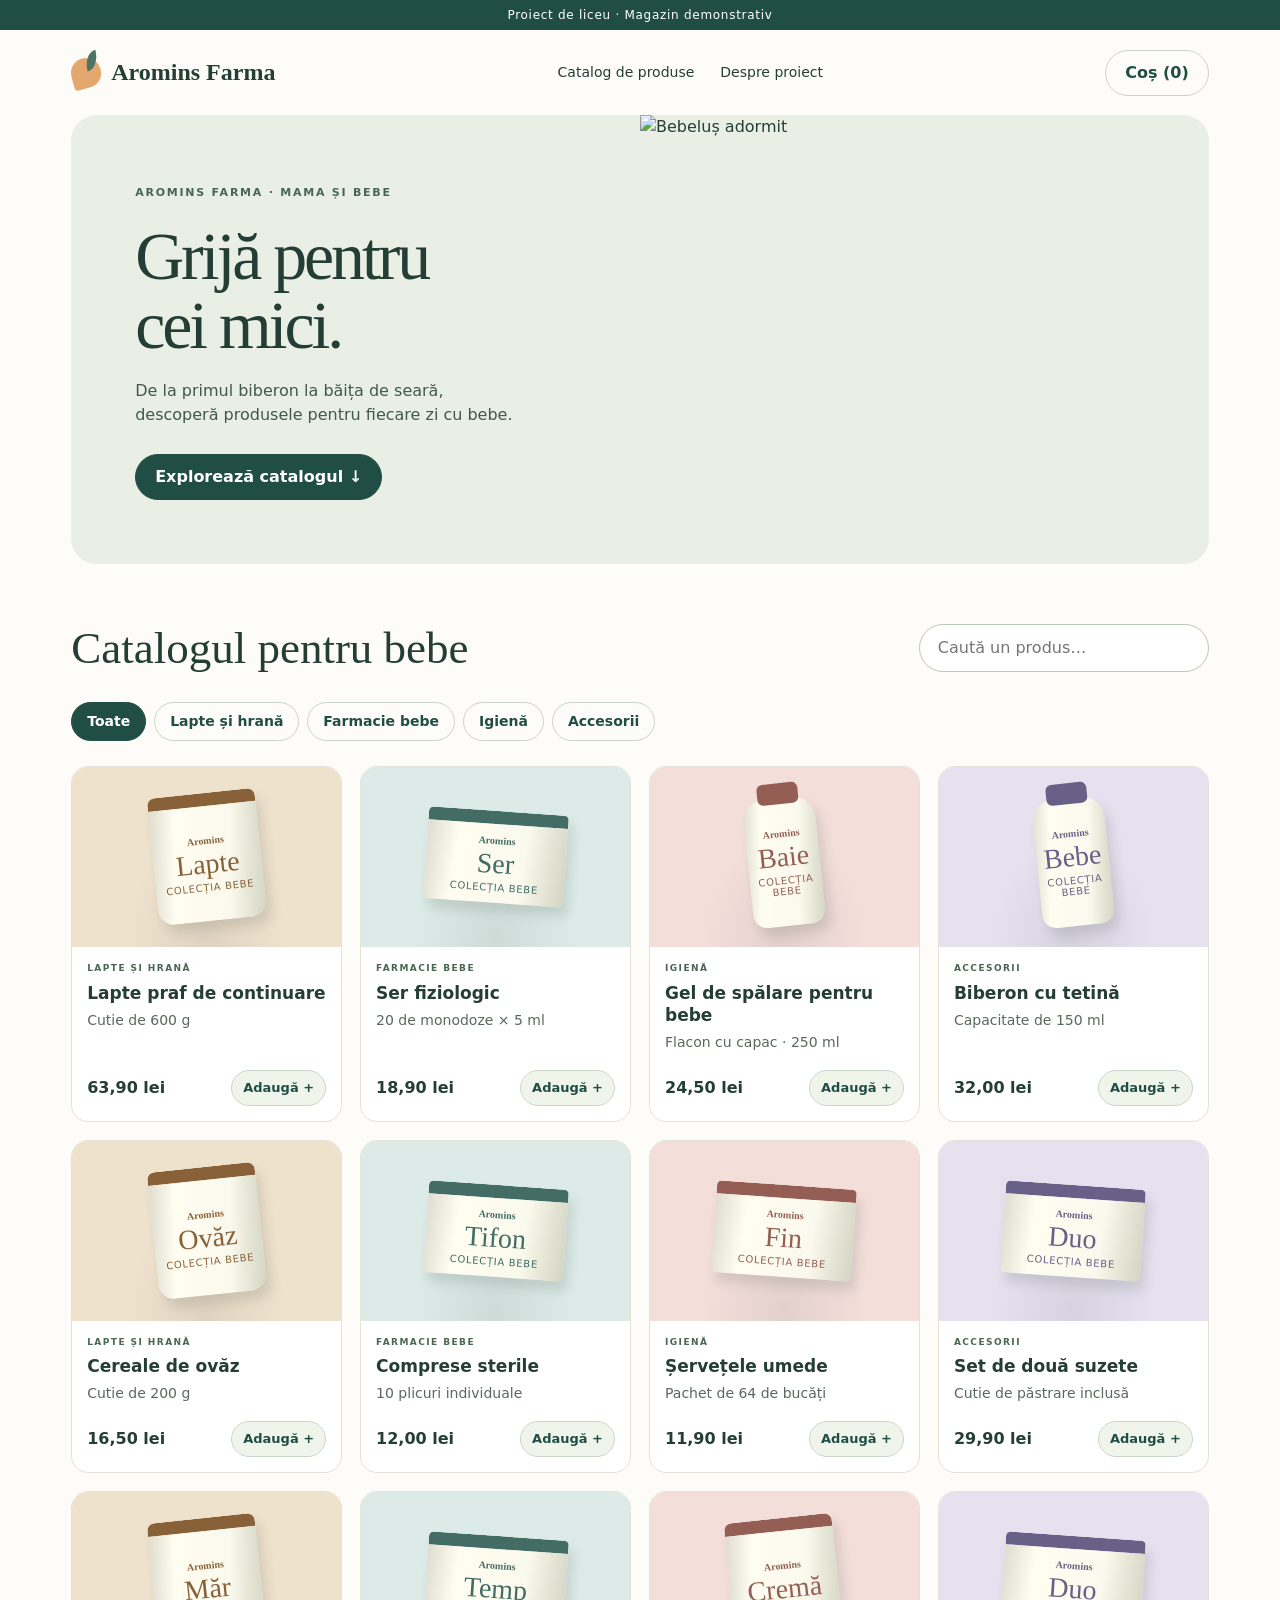
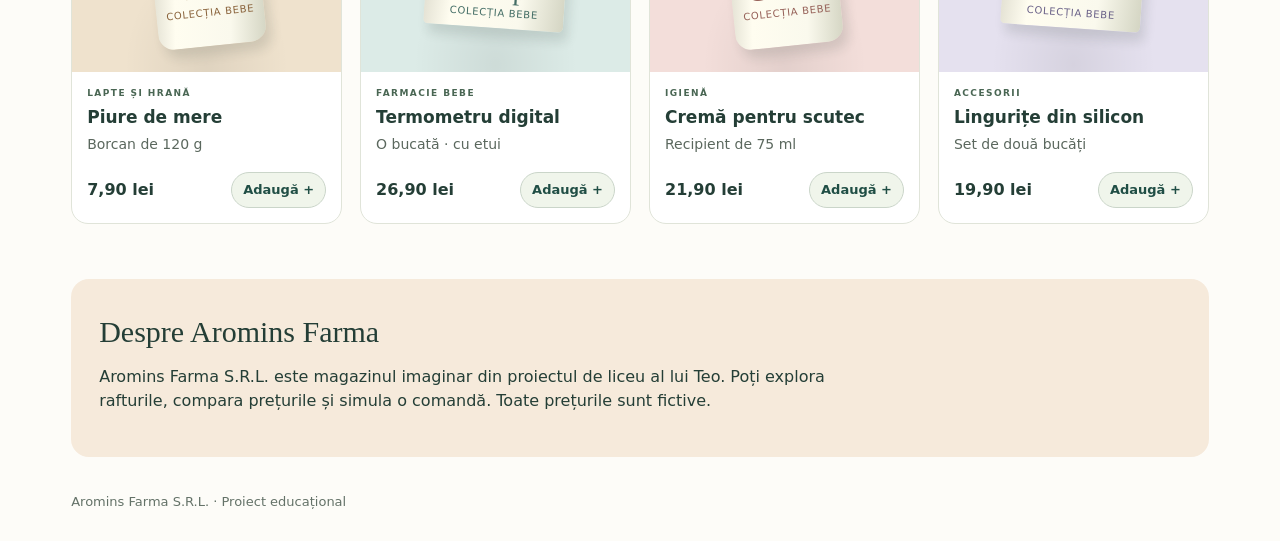
==== index.html @ c39a9236 "Adaugă index.html" ====
<!doctype html>
<html lang="ro"><head><meta charset="utf-8"><meta name="viewport" content="width=device-width,initial-scale=1"><meta name="theme-color" content="#204e45"><title>Aromins Farma · Pentru cei mici</title>
<style>
*{box-sizing:border-box}html{scroll-behavior:smooth}body{margin:0;color:#243e36;background:#fdfcf8;font:16px/1.5 system-ui,sans-serif}button,input{font:inherit}button,a{touch-action:manipulation}button{cursor:pointer}a{color:inherit;text-decoration:none}button:focus-visible,a:focus-visible,input:focus-visible{outline:3px solid #b25632;outline-offset:3px}.wrap{max-width:1240px;margin:auto;padding:0 clamp(18px,4vw,56px)}.strip{text-align:center;background:#204e45;color:white;font-size:12px;padding:6px;letter-spacing:.06em}header{display:flex;align-items:center;justify-content:space-between;gap:15px;min-height:85px}.logo{display:flex;align-items:center;gap:10px;font: bold 24px Georgia}.mark{position:relative;width:30px;height:30px;background:#e4a76d;border-radius:50% 50% 48% 12%;transform:rotate(-15deg)}.mark:after{content:'';position:absolute;width:13px;height:19px;background:#497466;border-radius:100% 0;top:-5px;right:0}nav{display:flex;gap:26px;font-size:14px}.btn,.chip,.cartbutton,.add{border:1px solid #cad5c9;border-radius:24px;padding:10px 19px;background:transparent;color:#204e45;font-weight:650}.btn,.chip[aria-pressed=true]{display:inline-block;background:#204e45;color:white;border-color:#204e45}.hero{display:grid;grid-template-columns:1fr 1fr;background:#e9efe5;border-radius:26px;overflow:hidden}.intro{padding:clamp(28px,5vw,76px);align-self:center}.eyebrow,.tag{font-weight:700;font-size:11px;letter-spacing:.16em;text-transform:uppercase;color:#496653}.intro h1{font:normal clamp(42px,5.3vw,76px)/1.02 Georgia;margin:19px 0;letter-spacing:-.045em}.intro p{max-width:380px;margin:0 0 27px;color:#42584c}.hero img{width:100%;height:100%;min-height:350px;object-fit:cover}.catalog{padding-top:50px}.heading{display:flex;align-items:center;justify-content:space-between;gap:12px;flex-wrap:wrap}h2{font:normal clamp(30px,4vw,45px) Georgia;margin:8px 0}input{background:white;color:inherit;border:1px solid #bac8ba;border-radius:24px;padding:11px 18px;width:min(100%,290px)}.filters{display:flex;flex-wrap:wrap;gap:8px;margin:20px 0 25px}.chip{font-size:14px;padding:8px 15px}.grid{display:grid;grid-template-columns:repeat(4,minmax(0,1fr));gap:18px}.card{background:white;border:1px solid #e0e4d9;border-radius:17px;overflow:hidden;display:flex;flex-direction:column}.art{height:180px;display:grid;place-items:center;background:radial-gradient(ellipse at 50% 96%,#0001,transparent 43%),var(--bg);overflow:hidden}.pack{position:relative;display:flex;flex-direction:column;align-items:center;justify-content:center;gap:2px;text-align:center;width:108px;height:128px;background:linear-gradient(95deg,#dfddcf,#fffdf0 22%,#faf9ed 69%,#d4d5c3);border-radius:8px 8px 16px 16px;border-top:13px solid var(--ink);box-shadow:5px 9px 11px #25332c21;transform:rotate(-6deg);color:var(--ink)}.pack small{font:bold 10px Georgia}.pack b{font:28px Georgia}.pack i{font:10px system-ui;letter-spacing:.07em}.art[data-shape=bottle] .pack{width:72px;border-radius:22px 22px 14px 14px;border-top:0;margin-top:10px}.art[data-shape=bottle] .pack:before{content:'';position:absolute;width:41px;height:21px;background:var(--ink);top:-15px;border-radius:6px}.art[data-shape=box] .pack{width:140px;height:92px;transform:rotate(4deg);border-radius:5px}.info{padding:15px;display:flex;flex-direction:column;flex:1}.info h3{font-size:17px;line-height:1.3;margin:6px 0}.info p{color:#5b685e;font-size:14px;margin:0 0 17px}.buy,.line,.total{display:flex;align-items:center;justify-content:space-between;gap:8px}.buy{margin-top:auto}.add{font-size:13px;padding:7px 11px;background:#f0f5eb}.tag{font-size:9px}.about{margin:55px 0 25px;padding:28px;background:#f6eadb;border-radius:18px}.about p{max-width:740px}.about h2{font-size:30px}footer{padding:10px 0 30px;color:#647268;font-size:13px}dialog{width:min(480px,94vw);border:0;border-radius:18px;color:inherit;padding:25px;box-shadow:0 12px 65px #0003}dialog::backdrop{background:#11291f70}.line{border-bottom:1px solid #dee5db;padding:12px 0}.qty{display:flex;align-items:center;gap:8px;white-space:nowrap}.qty button,.close{border:1px solid #bccbbb;background:white;border-radius:50%;height:33px;width:33px;color:inherit}.total{margin:18px 0}.notice{position:fixed;bottom:16px;left:50%;transform:translateX(-50%);background:#204e45;color:white;border-radius:16px;padding:9px 16px;pointer-events:none}.notice:empty{display:none}@media(max-width:850px){.grid{grid-template-columns:repeat(2,minmax(0,1fr))}nav{display:none}}@media(max-width:600px){header{min-height:70px}.logo{font-size:20px}.hero{grid-template-columns:1fr}.hero img{min-height:0;height:200px}.intro{padding:27px}.grid{gap:10px}.info{padding:10px}.buy{align-items:start;flex-direction:column}.art{height:145px}.pack{scale:.85}.chip{padding:7px 11px}.catalog{padding-top:30px}.cartbutton{padding:8px 13px}}@media(prefers-reduced-motion:reduce){html{scroll-behavior:auto}}
</style></head><body><div class="strip">Proiect de liceu · Magazin demonstrativ</div><div class="wrap"><header><a class="logo" href="#" aria-label="Aromins Farma, pagina principală"><span class="mark"></span>Aromins Farma</a><nav><a href="#catalog">Catalog de produse</a><a href="#despre">Despre proiect</a></nav><button class="cartbutton" id="openCart">Coș (<span id="count">0</span>)</button></header>
<main><section class="hero"><div class="intro"><span class="eyebrow">Aromins Farma · Mama și bebe</span><h1>Grijă pentru<br>cei mici.</h1><p>De la primul biberon la băița de seară, descoperă produsele pentru fiecare zi cu bebe.</p><a class="btn" href="#catalog">Explorează catalogul ↓</a></div><img alt="Bebeluș adormit" src="hero.jpg"></section>
<section class="catalog" id="catalog"><div class="heading"><h2>Catalogul pentru bebe</h2><input id="search" type="search" placeholder="Caută un produs…" aria-label="Caută un produs"></div><div id="filters" class="filters" aria-label="Categorii de produse"></div><div class="grid" id="grid"></div></section><section id="despre" class="about"><h2>Despre Aromins Farma</h2><p>Aromins Farma S.R.L. este magazinul imaginar din proiectul de liceu al lui Teo. Poți explora rafturile, compara prețurile și simula o comandă. Toate prețurile sunt fictive.</p></section></main><footer>Aromins Farma S.R.L. · Proiect educațional</footer></div>
<dialog id="cart" aria-labelledby="cartTitle"><div class="heading"><h2 id="cartTitle">Coșul tău</h2><button class="close" aria-label="Închide coșul">×</button></div><div id="items"></div><div class="total"><strong>Total</strong><strong id="total"></strong></div><button id="finish" class="btn">Finalizează comanda demo</button><p id="result" role="status"></p></dialog><div class="notice" role="status" id="notice"></div>
<script>
const categories=['Toate','Lapte și hrană','Farmacie bebe','Igienă','Accesorii'];
const products=[
['Lapte praf de continuare','Cutie de 600 g',1,6390,'Lapte','tin'],
['Ser fiziologic','20 de monodoze × 5 ml',2,1890,'Ser','box'],
['Gel de spălare pentru bebe','Flacon cu capac · 250 ml',3,2450,'Baie','bottle'],
['Biberon cu tetină','Capacitate de 150 ml',4,3200,'Bebe','bottle'],
['Cereale de ovăz','Cutie de 200 g',1,1650,'Ovăz','tin'],
['Comprese sterile','10 plicuri individuale',2,1200,'Tifon','box'],
['Șervețele umede','Pachet de 64 de bucăți',3,1190,'Fin','box'],
['Set de două suzete','Cutie de păstrare inclusă',4,2990,'Duo','box'],
['Piure de mere','Borcan de 120 g',1,790,'Măr','tin'],
['Termometru digital','O bucată · cu etui',2,2690,'Temp','box'],
['Cremă pentru scutec','Recipient de 75 ml',3,2190,'Cremă','tin'],
['Lingurițe din silicon','Set de două bucăți',4,1990,'Duo','box']];
const colors=[['#efe2cd','#886139'],['#dcebe7','#426c64'],['#f3deda','#945e55'],['#e5e1ef','#696087']];
const el=id=>document.getElementById(id);
const money=cents=>(cents/100).toLocaleString('ro-RO',{minimumFractionDigits:2,maximumFractionDigits:2})+' lei';
const normalize=s=>s.normalize('NFD').replace(/[\u0300-\u036f]/g,'').toLowerCase();
let selected=0, quantities=products.map(()=>0), timer;
try{const saved=JSON.parse(localStorage.getItem('aromins-cart'));if(Array.isArray(saved))quantities=quantities.map((_,i)=>Number.isSafeInteger(saved[i])&&saved[i]>=0&&saved[i]<=99?saved[i]:0)}catch{}
function renderCatalog(){
 el('filters').innerHTML=categories.map((name,i)=>`<button class="chip" data-cat="${i}" aria-pressed="${selected===i}">${name}</button>`).join('');
 const query=normalize(el('search').value.trim());
 el('grid').innerHTML=products.map(([name,size,cat,price,label,shape],i)=>{
 if((selected&&cat!==selected)||!normalize(name+' '+categories[cat]).includes(query))return '';
 const [bg,ink]=colors[cat-1];
 return `<article class="card"><div class="art" aria-hidden="true" data-shape="${shape}" style="--bg:${bg};--ink:${ink}"><span class="pack"><small>Aromins</small><b>${label}</b><i>COLECȚIA BEBE</i></span></div><div class="info"><span class="tag">${categories[cat]}</span><h3>${name}</h3><p>${size}</p><div class="buy"><strong>${money(price)}</strong><button class="add" data-add="${i}" aria-label="Adaugă în coș: ${name}">Adaugă +</button></div></div></article>`;
 }).join('')||'<p>Niciun produs găsit. Încearcă alt cuvânt sau altă categorie.</p>';
}
function renderCart(){
 const sum=quantities.reduce((a,b)=>a+b,0);
 el('count').textContent=sum;
 el('items').innerHTML=products.map(([name,,,price],i)=>quantities[i]?`<div class="line"><div><strong>${name}</strong><br>${money(price*quantities[i])}</div><span class="qty"><button data-index="${i}" data-change="-1" aria-label="Scade cantitatea pentru ${name}">−</button>${quantities[i]}<button data-index="${i}" data-change="1" aria-label="Crește cantitatea pentru ${name}">+</button></span></div>`:'').join('')||'<p>Coșul este gol.</p>';
 el('total').textContent=money(products.reduce((s,p,i)=>s+p[3]*quantities[i],0));
 el('finish').hidden=!sum;
 try{localStorage.setItem('aromins-cart',JSON.stringify(quantities))}catch{}
}
el('filters').onclick=e=>{if(e.target.dataset.cat!==undefined){selected=Number(e.target.dataset.cat);renderCatalog();el('filters').children[selected].focus()}};
el('search').oninput=renderCatalog;
el('grid').onclick=e=>{if(e.target.dataset.add===undefined)return;const i=Number(e.target.dataset.add);const full=quantities[i]>=99;if(!full)quantities[i]++;renderCart();el('notice').textContent=full?'Ai atins limita de 99 de bucăți.':products[i][0]+' · adăugat în coș';clearTimeout(timer);timer=setTimeout(()=>el('notice').textContent='',2200)};
el('openCart').onclick=()=>{el('result').textContent='';el('cart').showModal()};
el('cart').querySelector('.close').onclick=()=>el('cart').close();
el('items').onclick=e=>{if(e.target.dataset.change===undefined)return;const i=Number(e.target.dataset.index);quantities[i]=Math.min(99,Math.max(0,quantities[i]+Number(e.target.dataset.change)));renderCart()};
el('finish').onclick=()=>{const total=el('total').textContent;quantities.fill(0);renderCart();el('result').textContent='Comandă demonstrativă finalizată. Total simulat: '+total+'. Nu se efectuează plăți sau livrări.'};
renderCatalog();renderCart();
</script></body></html>
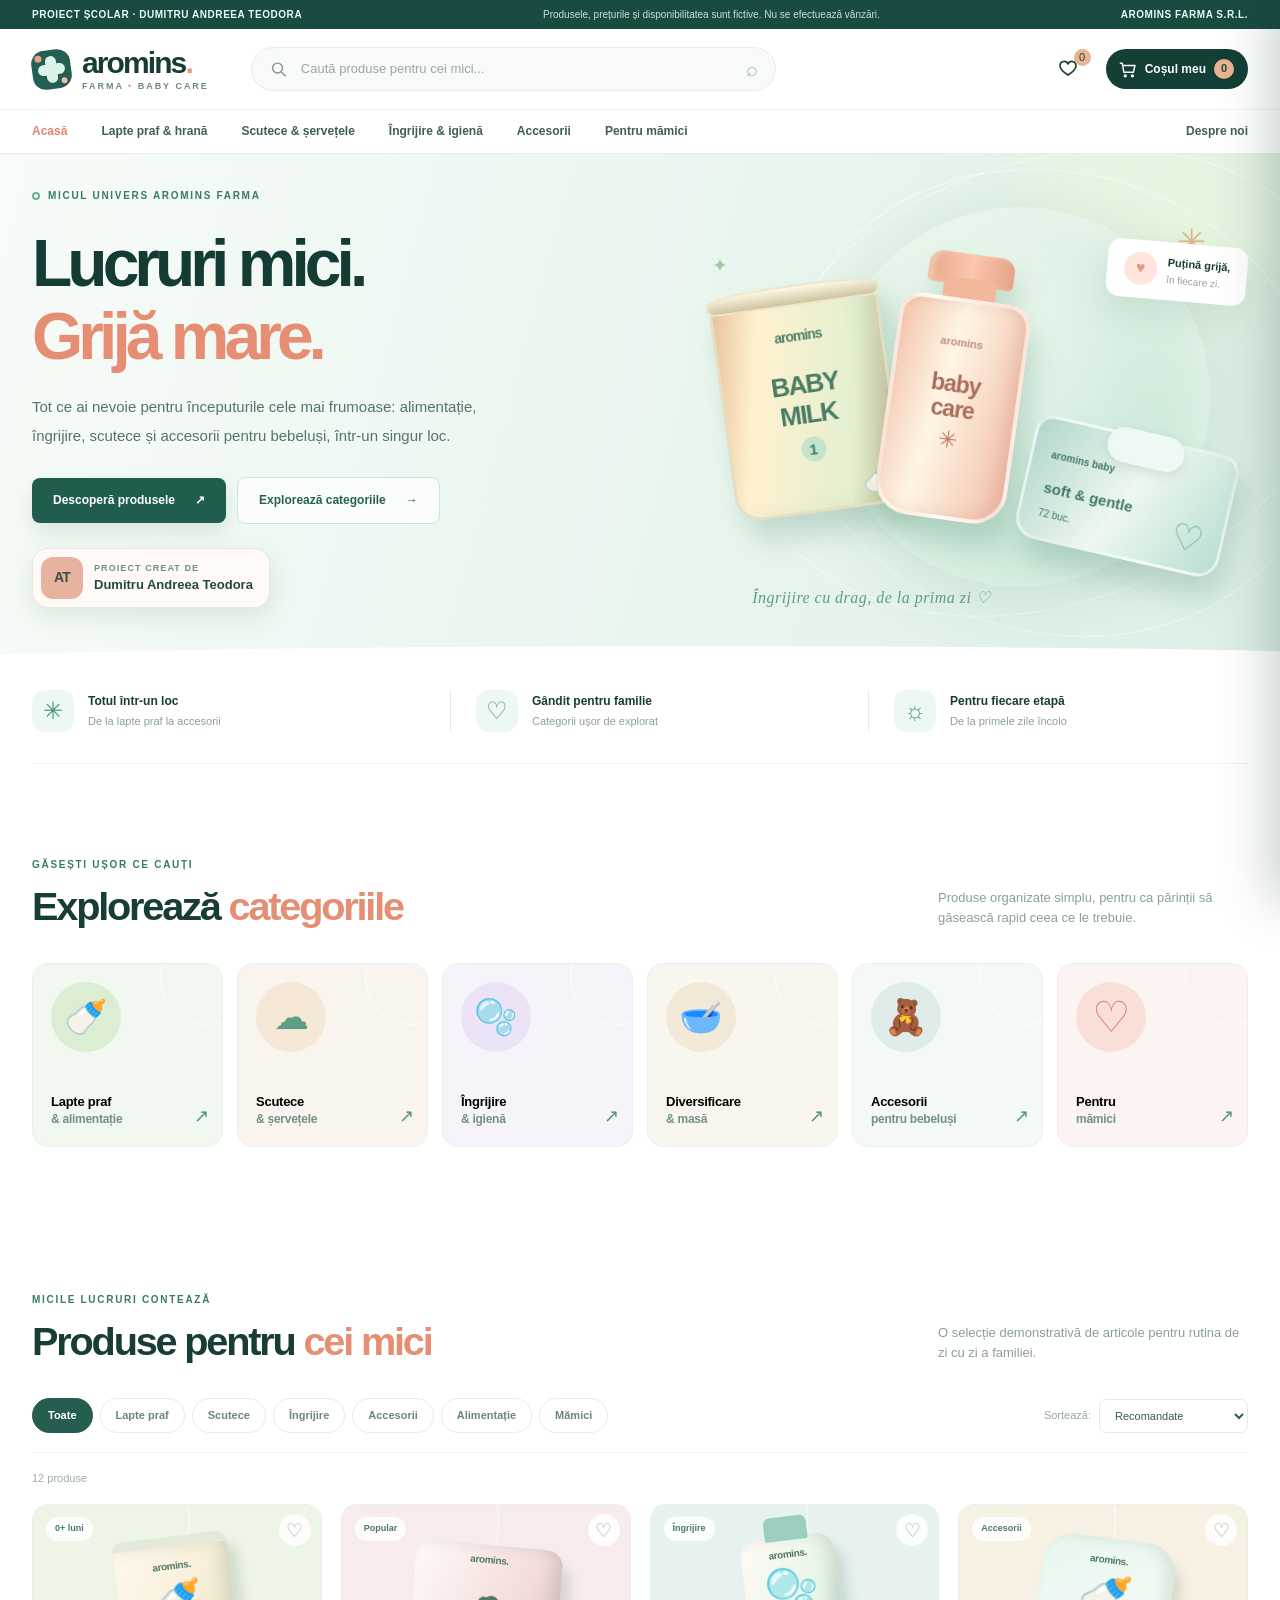
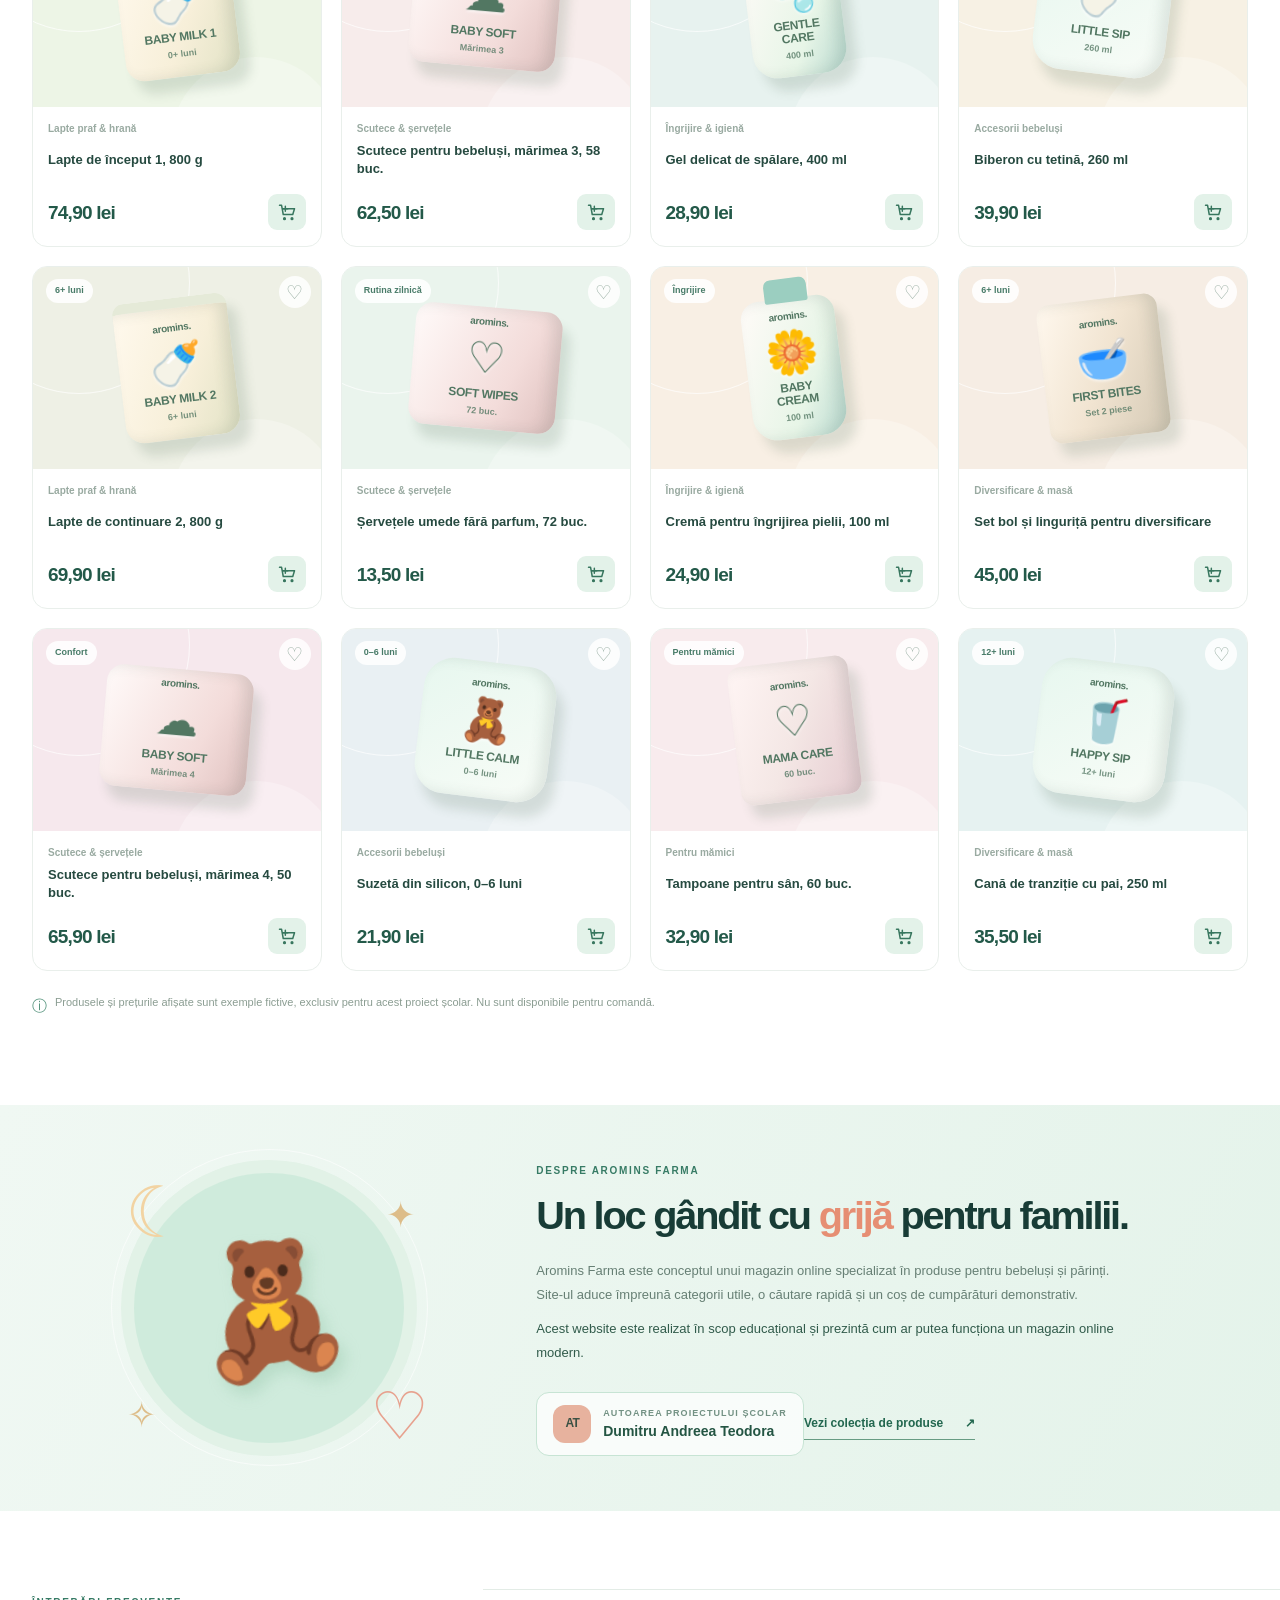
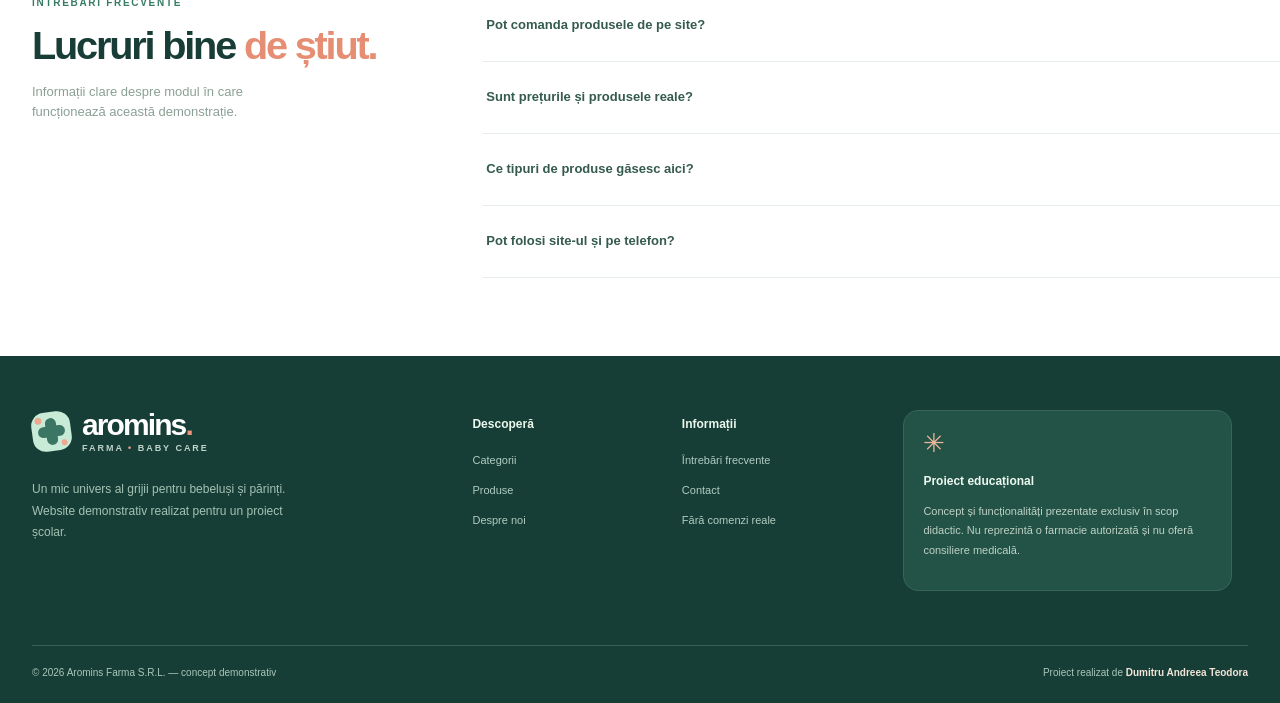
==== commit ef102b05: "Publică Aromins Farma — proiect Dumitru Andreea Teodora" ====
--- a/index.html
+++ b/index.html
@@ -1,55 +1,99 @@
 <!doctype html>
-<html lang="ro"><head><meta charset="utf-8"><meta name="viewport" content="width=device-width,initial-scale=1"><meta name="theme-color" content="#204e45"><title>Aromins Farma · Pentru cei mici</title>
-<style>
-*{box-sizing:border-box}html{scroll-behavior:smooth}body{margin:0;color:#243e36;background:#fdfcf8;font:16px/1.5 system-ui,sans-serif}button,input{font:inherit}button,a{touch-action:manipulation}button{cursor:pointer}a{color:inherit;text-decoration:none}button:focus-visible,a:focus-visible,input:focus-visible{outline:3px solid #b25632;outline-offset:3px}.wrap{max-width:1240px;margin:auto;padding:0 clamp(18px,4vw,56px)}.strip{text-align:center;background:#204e45;color:white;font-size:12px;padding:6px;letter-spacing:.06em}header{display:flex;align-items:center;justify-content:space-between;gap:15px;min-height:85px}.logo{display:flex;align-items:center;gap:10px;font: bold 24px Georgia}.mark{position:relative;width:30px;height:30px;background:#e4a76d;border-radius:50% 50% 48% 12%;transform:rotate(-15deg)}.mark:after{content:'';position:absolute;width:13px;height:19px;background:#497466;border-radius:100% 0;top:-5px;right:0}nav{display:flex;gap:26px;font-size:14px}.btn,.chip,.cartbutton,.add{border:1px solid #cad5c9;border-radius:24px;padding:10px 19px;background:transparent;color:#204e45;font-weight:650}.btn,.chip[aria-pressed=true]{display:inline-block;background:#204e45;color:white;border-color:#204e45}.hero{display:grid;grid-template-columns:1fr 1fr;background:#e9efe5;border-radius:26px;overflow:hidden}.intro{padding:clamp(28px,5vw,76px);align-self:center}.eyebrow,.tag{font-weight:700;font-size:11px;letter-spacing:.16em;text-transform:uppercase;color:#496653}.intro h1{font:normal clamp(42px,5.3vw,76px)/1.02 Georgia;margin:19px 0;letter-spacing:-.045em}.intro p{max-width:380px;margin:0 0 27px;color:#42584c}.hero img{width:100%;height:100%;min-height:350px;object-fit:cover}.catalog{padding-top:50px}.heading{display:flex;align-items:center;justify-content:space-between;gap:12px;flex-wrap:wrap}h2{font:normal clamp(30px,4vw,45px) Georgia;margin:8px 0}input{background:white;color:inherit;border:1px solid #bac8ba;border-radius:24px;padding:11px 18px;width:min(100%,290px)}.filters{display:flex;flex-wrap:wrap;gap:8px;margin:20px 0 25px}.chip{font-size:14px;padding:8px 15px}.grid{display:grid;grid-template-columns:repeat(4,minmax(0,1fr));gap:18px}.card{background:white;border:1px solid #e0e4d9;border-radius:17px;overflow:hidden;display:flex;flex-direction:column}.art{height:180px;display:grid;place-items:center;background:radial-gradient(ellipse at 50% 96%,#0001,transparent 43%),var(--bg);overflow:hidden}.pack{position:relative;display:flex;flex-direction:column;align-items:center;justify-content:center;gap:2px;text-align:center;width:108px;height:128px;background:linear-gradient(95deg,#dfddcf,#fffdf0 22%,#faf9ed 69%,#d4d5c3);border-radius:8px 8px 16px 16px;border-top:13px solid var(--ink);box-shadow:5px 9px 11px #25332c21;transform:rotate(-6deg);color:var(--ink)}.pack small{font:bold 10px Georgia}.pack b{font:28px Georgia}.pack i{font:10px system-ui;letter-spacing:.07em}.art[data-shape=bottle] .pack{width:72px;border-radius:22px 22px 14px 14px;border-top:0;margin-top:10px}.art[data-shape=bottle] .pack:before{content:'';position:absolute;width:41px;height:21px;background:var(--ink);top:-15px;border-radius:6px}.art[data-shape=box] .pack{width:140px;height:92px;transform:rotate(4deg);border-radius:5px}.info{padding:15px;display:flex;flex-direction:column;flex:1}.info h3{font-size:17px;line-height:1.3;margin:6px 0}.info p{color:#5b685e;font-size:14px;margin:0 0 17px}.buy,.line,.total{display:flex;align-items:center;justify-content:space-between;gap:8px}.buy{margin-top:auto}.add{font-size:13px;padding:7px 11px;background:#f0f5eb}.tag{font-size:9px}.about{margin:55px 0 25px;padding:28px;background:#f6eadb;border-radius:18px}.about p{max-width:740px}.about h2{font-size:30px}footer{padding:10px 0 30px;color:#647268;font-size:13px}dialog{width:min(480px,94vw);border:0;border-radius:18px;color:inherit;padding:25px;box-shadow:0 12px 65px #0003}dialog::backdrop{background:#11291f70}.line{border-bottom:1px solid #dee5db;padding:12px 0}.qty{display:flex;align-items:center;gap:8px;white-space:nowrap}.qty button,.close{border:1px solid #bccbbb;background:white;border-radius:50%;height:33px;width:33px;color:inherit}.total{margin:18px 0}.notice{position:fixed;bottom:16px;left:50%;transform:translateX(-50%);background:#204e45;color:white;border-radius:16px;padding:9px 16px;pointer-events:none}.notice:empty{display:none}@media(max-width:850px){.grid{grid-template-columns:repeat(2,minmax(0,1fr))}nav{display:none}}@media(max-width:600px){header{min-height:70px}.logo{font-size:20px}.hero{grid-template-columns:1fr}.hero img{min-height:0;height:200px}.intro{padding:27px}.grid{gap:10px}.info{padding:10px}.buy{align-items:start;flex-direction:column}.art{height:145px}.pack{scale:.85}.chip{padding:7px 11px}.catalog{padding-top:30px}.cartbutton{padding:8px 13px}}@media(prefers-reduced-motion:reduce){html{scroll-behavior:auto}}
-</style></head><body><div class="strip">Proiect de liceu · Magazin demonstrativ</div><div class="wrap"><header><a class="logo" href="#" aria-label="Aromins Farma, pagina principală"><span class="mark"></span>Aromins Farma</a><nav><a href="#catalog">Catalog de produse</a><a href="#despre">Despre proiect</a></nav><button class="cartbutton" id="openCart">Coș (<span id="count">0</span>)</button></header>
-<main><section class="hero"><div class="intro"><span class="eyebrow">Aromins Farma · Mama și bebe</span><h1>Grijă pentru<br>cei mici.</h1><p>De la primul biberon la băița de seară, descoperă produsele pentru fiecare zi cu bebe.</p><a class="btn" href="#catalog">Explorează catalogul ↓</a></div><img alt="Bebeluș adormit" src="hero.jpg"></section>
-<section class="catalog" id="catalog"><div class="heading"><h2>Catalogul pentru bebe</h2><input id="search" type="search" placeholder="Caută un produs…" aria-label="Caută un produs"></div><div id="filters" class="filters" aria-label="Categorii de produse"></div><div class="grid" id="grid"></div></section><section id="despre" class="about"><h2>Despre Aromins Farma</h2><p>Aromins Farma S.R.L. este magazinul imaginar din proiectul de liceu al lui Teo. Poți explora rafturile, compara prețurile și simula o comandă. Toate prețurile sunt fictive.</p></section></main><footer>Aromins Farma S.R.L. · Proiect educațional</footer></div>
-<dialog id="cart" aria-labelledby="cartTitle"><div class="heading"><h2 id="cartTitle">Coșul tău</h2><button class="close" aria-label="Închide coșul">×</button></div><div id="items"></div><div class="total"><strong>Total</strong><strong id="total"></strong></div><button id="finish" class="btn">Finalizează comanda demo</button><p id="result" role="status"></p></dialog><div class="notice" role="status" id="notice"></div>
-<script>
-const categories=['Toate','Lapte și hrană','Farmacie bebe','Igienă','Accesorii'];
-const products=[
-['Lapte praf de continuare','Cutie de 600 g',1,6390,'Lapte','tin'],
-['Ser fiziologic','20 de monodoze × 5 ml',2,1890,'Ser','box'],
-['Gel de spălare pentru bebe','Flacon cu capac · 250 ml',3,2450,'Baie','bottle'],
-['Biberon cu tetină','Capacitate de 150 ml',4,3200,'Bebe','bottle'],
-['Cereale de ovăz','Cutie de 200 g',1,1650,'Ovăz','tin'],
-['Comprese sterile','10 plicuri individuale',2,1200,'Tifon','box'],
-['Șervețele umede','Pachet de 64 de bucăți',3,1190,'Fin','box'],
-['Set de două suzete','Cutie de păstrare inclusă',4,2990,'Duo','box'],
-['Piure de mere','Borcan de 120 g',1,790,'Măr','tin'],
-['Termometru digital','O bucată · cu etui',2,2690,'Temp','box'],
-['Cremă pentru scutec','Recipient de 75 ml',3,2190,'Cremă','tin'],
-['Lingurițe din silicon','Set de două bucăți',4,1990,'Duo','box']];
-const colors=[['#efe2cd','#886139'],['#dcebe7','#426c64'],['#f3deda','#945e55'],['#e5e1ef','#696087']];
-const el=id=>document.getElementById(id);
-const money=cents=>(cents/100).toLocaleString('ro-RO',{minimumFractionDigits:2,maximumFractionDigits:2})+' lei';
-const normalize=s=>s.normalize('NFD').replace(/[\u0300-\u036f]/g,'').toLowerCase();
-let selected=0, quantities=products.map(()=>0), timer;
-try{const saved=JSON.parse(localStorage.getItem('aromins-cart'));if(Array.isArray(saved))quantities=quantities.map((_,i)=>Number.isSafeInteger(saved[i])&&saved[i]>=0&&saved[i]<=99?saved[i]:0)}catch{}
-function renderCatalog(){
- el('filters').innerHTML=categories.map((name,i)=>`<button class="chip" data-cat="${i}" aria-pressed="${selected===i}">${name}</button>`).join('');
- const query=normalize(el('search').value.trim());
- el('grid').innerHTML=products.map(([name,size,cat,price,label,shape],i)=>{
- if((selected&&cat!==selected)||!normalize(name+' '+categories[cat]).includes(query))return '';
- const [bg,ink]=colors[cat-1];
- return `<article class="card"><div class="art" aria-hidden="true" data-shape="${shape}" style="--bg:${bg};--ink:${ink}"><span class="pack"><small>Aromins</small><b>${label}</b><i>COLECȚIA BEBE</i></span></div><div class="info"><span class="tag">${categories[cat]}</span><h3>${name}</h3><p>${size}</p><div class="buy"><strong>${money(price)}</strong><button class="add" data-add="${i}" aria-label="Adaugă în coș: ${name}">Adaugă +</button></div></div></article>`;
- }).join('')||'<p>Niciun produs găsit. Încearcă alt cuvânt sau altă categorie.</p>';
-}
-function renderCart(){
- const sum=quantities.reduce((a,b)=>a+b,0);
- el('count').textContent=sum;
- el('items').innerHTML=products.map(([name,,,price],i)=>quantities[i]?`<div class="line"><div><strong>${name}</strong><br>${money(price*quantities[i])}</div><span class="qty"><button data-index="${i}" data-change="-1" aria-label="Scade cantitatea pentru ${name}">−</button>${quantities[i]}<button data-index="${i}" data-change="1" aria-label="Crește cantitatea pentru ${name}">+</button></span></div>`:'').join('')||'<p>Coșul este gol.</p>';
- el('total').textContent=money(products.reduce((s,p,i)=>s+p[3]*quantities[i],0));
- el('finish').hidden=!sum;
- try{localStorage.setItem('aromins-cart',JSON.stringify(quantities))}catch{}
-}
-el('filters').onclick=e=>{if(e.target.dataset.cat!==undefined){selected=Number(e.target.dataset.cat);renderCatalog();el('filters').children[selected].focus()}};
-el('search').oninput=renderCatalog;
-el('grid').onclick=e=>{if(e.target.dataset.add===undefined)return;const i=Number(e.target.dataset.add);const full=quantities[i]>=99;if(!full)quantities[i]++;renderCart();el('notice').textContent=full?'Ai atins limita de 99 de bucăți.':products[i][0]+' · adăugat în coș';clearTimeout(timer);timer=setTimeout(()=>el('notice').textContent='',2200)};
-el('openCart').onclick=()=>{el('result').textContent='';el('cart').showModal()};
-el('cart').querySelector('.close').onclick=()=>el('cart').close();
-el('items').onclick=e=>{if(e.target.dataset.change===undefined)return;const i=Number(e.target.dataset.index);quantities[i]=Math.min(99,Math.max(0,quantities[i]+Number(e.target.dataset.change)));renderCart()};
-el('finish').onclick=()=>{const total=el('total').textContent;quantities.fill(0);renderCart();el('result').textContent='Comandă demonstrativă finalizată. Total simulat: '+total+'. Nu se efectuează plăți sau livrări.'};
-renderCatalog();renderCart();
-</script></body></html>+<html lang="ro">
+<head>
+  <meta charset="UTF-8" />
+  <meta name="viewport" content="width=device-width, initial-scale=1" />
+  <meta name="description" content="Aromins Farma S.R.L. — concept de magazin online pentru bebeluși, proiect școlar realizat de Dumitru Andreea Teodora." />
+  <meta name="author" content="Dumitru Andreea Teodora" />
+  <meta name="theme-color" content="#194b43" />
+  <title>Aromins Farma — proiect Dumitru Andreea Teodora</title>
+  <link rel="stylesheet" href="styles.css" />
+  <script src="app.js" defer></script>
+</head>
+<body>
+  <div class="demo-strip"><span>PROIECT ȘCOLAR · DUMITRU ANDREEA TEODORA</span><span class="strip-mid">Produsele, prețurile și disponibilitatea sunt fictive. Nu se efectuează vânzări.</span><span>AROMINS FARMA S.R.L.</span></div>
+  <header class="site-header">
+    <div class="header-primary container">
+      <a class="brand" href="#acasa" aria-label="Aromins Farma - prima pagină">
+        <span class="brand-mark"><span></span><span></span><span></span><span></span></span>
+        <span class="brand-stack"><strong>aromins<span>.</span></strong><small>FARMA <em>•</em> BABY CARE</small></span>
+      </a>
+      <div class="header-search">
+        <svg viewBox="0 0 24 24" aria-hidden="true"><circle cx="10.8" cy="10.8" r="6.2"/><path d="m16 16 4.5 4.5"/></svg>
+        <input id="searchInput" type="search" placeholder="Caută produse pentru cei mici..." aria-label="Caută produse" autocomplete="off" />
+        <kbd>⌕</kbd>
+      </div>
+      <div class="header-actions">
+        <button class="icon-button mobile-search-button" id="mobileSearchButton" aria-label="Deschide căutarea"><svg viewBox="0 0 24 24"><circle cx="10.8" cy="10.8" r="6.2"/><path d="m16 16 4.5 4.5"/></svg></button>
+        <button class="icon-button favorites-button" id="favoritesButton" aria-label="Afișează produsele favorite" title="Favorite"><svg viewBox="0 0 24 24"><path d="M20.8 8.1c0 4.8-8.8 10.5-8.8 10.5S3.2 12.9 3.2 8.1a4.6 4.6 0 0 1 8.8-1.6 4.6 4.6 0 0 1 8.8 1.6Z"/></svg><span class="counter favorite-counter" id="favoriteCount" hidden>0</span></button>
+        <button class="cart-button" id="cartButton" aria-label="Deschide coșul"><svg viewBox="0 0 24 24"><path d="M3 4h2.3l2.2 11.5h11.9l2-8.5H6"/><circle cx="9.2" cy="20" r="1.15"/><circle cx="18.2" cy="20" r="1.15"/></svg><span>Coșul meu</span><span class="counter" id="cartCount">0</span></button>
+      </div>
+    </div>
+    <nav class="header-nav" aria-label="Navigare principală"><div class="container nav-links">
+      <a class="nav-home" href="#acasa">Acasă</a>
+      <button type="button" data-cat-nav="lapte">Lapte praf & hrană</button>
+      <button type="button" data-cat-nav="scutece">Scutece & șervețele</button>
+      <button type="button" data-cat-nav="ingrijire">Îngrijire & igienă</button>
+      <button type="button" data-cat-nav="accesorii">Accesorii</button>
+      <button type="button" data-cat-nav="mamici">Pentru mămici</button>
+      <a class="nav-about" href="#despre">Despre noi</a>
+    </div></nav>
+  </header>
+  <main>
+    <section class="hero" id="acasa">
+      <div class="container hero-inner">
+        <div class="hero-copy">
+          <div class="eyebrow"><span class="eyebrow-dot"></span> MICUL UNIVERS AROMINS FARMA</div>
+          <h1>Lucruri mici.<br><em>Grijă mare.</em></h1>
+          <p>Tot ce ai nevoie pentru începuturile cele mai frumoase: alimentație, îngrijire, scutece și accesorii pentru bebeluși, într-un singur loc.</p>
+          <div class="hero-actions"><a href="#produse" class="btn btn-primary">Descoperă produsele <span aria-hidden="true">↗</span></a><a href="#categorii" class="btn btn-soft">Explorează categoriile <span aria-hidden="true">→</span></a></div>
+          <div class="project-author"><span class="project-author-mark" aria-hidden="true">AT</span><span class="project-author-details"><small>PROIECT CREAT DE</small><strong>Dumitru Andreea Teodora</strong></span></div>
+        </div>
+        <div class="hero-art" aria-label="Ilustrație cu produse pentru bebeluși" role="img">
+          <div class="hero-sun"></div>
+          <div class="hero-orbit orbit-1"></div><div class="hero-orbit orbit-2"></div>
+          <div class="hero-circle"></div>
+          <div class="hero-sparkle sparkle-one">✳</div><div class="hero-sparkle sparkle-two">✦</div>
+          <div class="hero-item hero-tin"><div class="tin-lid"></div><small>aromins</small><strong>BABY<br>MILK</strong><span>1</span><i>🍼</i></div>
+          <div class="hero-item hero-bottle"><div class="bottle-cap"></div><div class="bottle-neck"></div><div class="bottle-body"><small>aromins</small><b>baby<br>care</b><i>✳</i></div></div>
+          <div class="hero-item hero-wipes"><small>aromins baby</small><b>soft & gentle</b><span>72 buc.</span><i>♡</i></div>
+          <div class="float-card"><span class="float-heart">♥</span><span><b>Puțină grijă,</b><small>în fiecare zi.</small></span></div>
+          <div class="hero-caption">Îngrijire cu drag, de la prima zi ♡</div>
+        </div>
+      </div>
+      <div class="hero-bottom-wave"></div>
+    </section>
+
+    <section class="benefits container" aria-label="Avantajele proiectului"><div class="benefit"><span class="benefit-icon">✳</span><div><strong>Totul într-un loc</strong><small>De la lapte praf la accesorii</small></div></div><div class="benefit"><span class="benefit-icon">♡</span><div><strong>Gândit pentru familie</strong><small>Categorii ușor de explorat</small></div></div><div class="benefit"><span class="benefit-icon">☼</span><div><strong>Pentru fiecare etapă</strong><small>De la primele zile încolo</small></div></div></section>
+
+    <section class="section categories-section" id="categorii"><div class="container">
+      <div class="section-heading"><div><span class="section-kicker">GĂSEȘTI UȘOR CE CAUȚI</span><h2>Explorează <em>categoriile</em></h2></div><p>Produse organizate simplu, pentru ca părinții să găsească rapid ceea ce le trebuie.</p></div>
+      <div class="category-grid">
+        <button class="category-card category-milk" data-category="lapte"><span class="cat-icon">🍼</span><span class="cat-label">Lapte praf <small>& alimentație</small></span><span class="cat-arrow">↗</span></button>
+        <button class="category-card category-diapers" data-category="scutece"><span class="cat-icon">☁</span><span class="cat-label">Scutece <small>& șervețele</small></span><span class="cat-arrow">↗</span></button>
+        <button class="category-card category-care" data-category="ingrijire"><span class="cat-icon">🫧</span><span class="cat-label">Îngrijire <small>& igienă</small></span><span class="cat-arrow">↗</span></button>
+        <button class="category-card category-feeding" data-category="alimentatie"><span class="cat-icon">🥣</span><span class="cat-label">Diversificare <small>& masă</small></span><span class="cat-arrow">↗</span></button>
+        <button class="category-card category-accessories" data-category="accesorii"><span class="cat-icon">🧸</span><span class="cat-label">Accesorii <small>pentru bebeluși</small></span><span class="cat-arrow">↗</span></button>
+        <button class="category-card category-mom" data-category="mamici"><span class="cat-icon">♡</span><span class="cat-label">Pentru <small>mămici</small></span><span class="cat-arrow">↗</span></button>
+      </div>
+    </div></section>
+
+    <section class="section products-section" id="produse"><div class="container">
+      <div class="section-heading product-heading"><div><span class="section-kicker">MICILE LUCRURI CONTEAZĂ</span><h2>Produse pentru <em>cei mici</em></h2></div><p>O selecție demonstrativă de articole pentru rutina de zi cu zi a familiei.</p></div>
+      <div class="catalog-bar"><div class="filter-pills" id="filterPills" aria-label="Filtrează produsele"><button class="pill active" data-filter="all" aria-pressed="true">Toate</button><button class="pill" data-filter="lapte" aria-pressed="false">Lapte praf</button><button class="pill" data-filter="scutece" aria-pressed="false">Scutece</button><button class="pill" data-filter="ingrijire" aria-pressed="false">Îngrijire</button><button class="pill" data-filter="accesorii" aria-pressed="false">Accesorii</button><button class="pill" data-filter="alimentatie" aria-pressed="false">Alimentație</button><button class="pill" data-filter="mamici" aria-pressed="false">Mămici</button></div><div class="catalog-sort"><label for="sortSelect">Sortează:</label><select id="sortSelect"><option value="featured">Recomandate</option><option value="asc">Preț crescător</option><option value="desc">Preț descrescător</option><option value="alpha">Nume A–Z</option></select></div></div>
+      <div class="catalog-meta"><span id="resultCount">12 produse</span><button id="clearFilters" hidden>Șterge filtrele ×</button></div>
+      <div class="product-grid" id="productGrid" aria-live="polite"></div>
+      <div class="catalog-note"><span>ⓘ</span> Produsele și prețurile afișate sunt exemple fictive, exclusiv pentru acest proiect școlar. Nu sunt disponibile pentru comandă.</div>
+    </div></section>
+
+    <section class="story-band" id="despre"><div class="container story-inner"><div class="story-illustration"><span class="story-moon">☾</span><span class="story-star star-1">✦</span><span class="story-star star-2">✧</span><span class="story-heart">♡</span><div class="story-baby">🧸</div></div><div class="story-text"><span class="section-kicker">DESPRE AROMINS FARMA</span><h2>Un loc gândit cu <em>grijă</em> pentru familii.</h2><p>Aromins Farma este conceptul unui magazin online specializat în produse pentru bebeluși și părinți. Site-ul aduce împreună categorii utile, o căutare rapidă și un coș de cumpărături demonstrativ.</p><p class="story-highlight">Acest website este realizat în scop educațional și prezintă cum ar putea funcționa un magazin online modern.</p><div class="story-author"><span class="story-author-icon" aria-hidden="true">AT</span><span><small>AUTOAREA PROIECTULUI ȘCOLAR</small><strong>Dumitru Andreea Teodora</strong></span></div><a href="#produse" class="story-link">Vezi colecția de produse <span>↗</span></a></div></div></section>
+
+    <section class="section faq-section" id="intrebari"><div class="container faq-inner"><div><span class="section-kicker">ÎNTREBĂRI FRECVENTE</span><h2>Lucruri bine <em>de știut.</em></h2><p>Informații clare despre modul în care funcționează această demonstrație.</p></div><div class="faq-list"><details><summary>Pot comanda produsele de pe site?<span>+</span></summary><p>Nu. Site-ul este un proiect școlar, iar funcțiile de adăugare în coș sunt demonstrative. Nu se procesează comenzi sau plăți.</p></details><details><summary>Sunt prețurile și produsele reale?<span>+</span></summary><p>Nu. Numele produselor, ambalajele, prețurile și disponibilitatea sunt exemple fictive folosite pentru prezentare.</p></details><details><summary>Ce tipuri de produse găsesc aici?<span>+</span></summary><p>Lapte praf, scutece, șervețele, produse de igienă, accesorii de hrănire și articole pentru mămici.</p></details><details><summary>Pot folosi site-ul și pe telefon?<span>+</span></summary><p>Da. Aspectul și navigarea sunt adaptate atât pentru telefoane, cât și pentru tablete și calculatoare.</p></details></div></div></section>
+  </main>
+  <footer class="footer" id="contact"><div class="container footer-main"><div class="footer-about"><a class="brand brand-footer" href="#acasa"><span class="brand-mark"><span></span><span></span><span></span><span></span></span><span class="brand-stack"><strong>aromins<span>.</span></strong><small>FARMA <em>•</em> BABY CARE</small></span></a><p>Un mic univers al grijii pentru bebeluși și părinți. Website demonstrativ realizat pentru un proiect școlar.</p></div><div class="footer-column"><strong>Descoperă</strong><a href="#categorii">Categorii</a><a href="#produse">Produse</a><a href="#despre">Despre noi</a></div><div class="footer-column"><strong>Informații</strong><a href="#intrebari">Întrebări frecvente</a><a href="#contact">Contact</a><span>Fără comenzi reale</span></div><div class="footer-demo"><span class="demo-icon">✳</span><strong>Proiect educațional</strong><p>Concept și funcționalități prezentate exclusiv în scop didactic. Nu reprezintă o farmacie autorizată și nu oferă consiliere medicală.</p></div></div><div class="container footer-bottom"><span>© <span id="year">2026</span> Aromins Farma S.R.L. — concept demonstrativ</span><span>Proiect realizat de <strong>Dumitru Andreea Teodora</strong></span></div></footer>
+  <div class="overlay" id="overlay" hidden></div>
+  <aside class="cart-drawer" id="cartDrawer" role="dialog" aria-modal="true" aria-label="Coșul demonstrativ" aria-hidden="true" tabindex="-1"><div class="drawer-header"><div><span class="section-kicker">AROMINS FARMA</span><h3>Coșul meu <span id="drawerCount">(0)</span></h3></div><button class="close-button" id="closeCart" aria-label="Închide coșul">×</button></div><div class="cart-items" id="cartItems"></div><div class="drawer-footer" id="cartFooter"><div class="cart-total"><span>Total demonstrativ</span><strong id="cartTotal">0,00 lei</strong></div><p>Acest coș nu permite efectuarea unei comenzi reale.</p><button class="btn btn-primary checkout-btn" id="checkoutButton">Finalizează (demo) <span>→</span></button></div></aside>
+  <div class="product-modal" id="productModal" role="dialog" aria-modal="true" aria-labelledby="modalName" aria-hidden="true" tabindex="-1"><button class="modal-close close-button" id="closeModal" aria-label="Închide detaliile">×</button><div id="modalContents"></div></div>
+  <div id="toast" class="toast" role="status" aria-live="polite"></div>
+</body>
+</html>
--- a/styles.css
+++ b/styles.css
@@ -0,0 +1,19 @@
+:root{--ink:#183c36;--muted:#678078;--green:#245c50;--deep:#143f36;--mint:#d9f0e7;--mint-2:#f0f8f4;--cream:#fbfaf6;--peach:#ffe1d5;--coral:#e98a72;--line:#e5ece7;--shadow:0 15px 40px rgba(29,72,62,.08)}
+*{box-sizing:border-box}html{scroll-behavior:smooth;scroll-padding-top:120px}body{margin:0;background:#fff;color:var(--ink);font-family:Inter,ui-sans-serif,-apple-system,BlinkMacSystemFont,"Segoe UI",Arial,sans-serif;font-size:15px;line-height:1.55}body.modal-open{overflow:hidden}button,input,select{font:inherit}button{cursor:pointer}a{color:inherit;text-decoration:none}svg{width:22px;height:22px;stroke:currentColor;stroke-width:1.8;fill:none;stroke-linecap:round;stroke-linejoin:round}.container{width:min(1216px,calc(100% - 64px));margin-inline:auto}.demo-strip{min-height:29px;display:flex;align-items:center;justify-content:space-between;gap:20px;padding:5px max(32px,calc((100% - 1216px)/2));background:#194b43;color:#e8fbf3;font-size:10px;font-weight:650;letter-spacing:.055em}.strip-mid{font-weight:400;opacity:.85;letter-spacing:0}.site-header{position:sticky;top:0;z-index:20;background:rgba(255,255,255,.96);backdrop-filter:blur(18px);box-shadow:0 1px 0 #e5eee8}.header-primary{height:80px;display:flex;align-items:center;gap:42px}.brand{display:inline-flex;align-items:center;gap:11px;flex-shrink:0;line-height:1}.brand-mark{position:relative;display:block;width:39px;height:39px;border-radius:13px;background:#245f54;transform:rotate(-8deg);overflow:hidden}.brand-mark span{position:absolute;background:#daf4e8;border-radius:20px}.brand-mark span:first-child{width:11px;height:27px;left:14px;top:6px}.brand-mark span:nth-child(2){width:27px;height:11px;left:6px;top:14px}.brand-mark span:nth-child(3){width:7px;height:7px;left:4px;top:4px;background:#eaa18e}.brand-mark span:last-child{width:6px;height:6px;right:5px;bottom:4px;background:#f5bc9d}.brand-stack{display:grid;gap:4px}.brand-stack strong{font-size:30px;font-weight:800;letter-spacing:-1.9px}.brand-stack strong span{color:#eb947b}.brand-stack small{font-size:9px;letter-spacing:.22em;color:#6c8980;font-weight:800}.brand-stack em{font-style:normal;color:#e8a18d}.header-search{height:44px;flex:1;max-width:525px;display:flex;align-items:center;padding:0 17px;gap:11px;border:1px solid #e7eee9;border-radius:50px;background:#f7faf8;color:#819a91}.header-search svg{width:19px}.header-search input{border:0;outline:0;background:transparent;min-width:0;flex:1;color:var(--ink);font-size:13px}.header-search input::placeholder{color:#95a9a0}.header-search:focus-within{border-color:#80b8a4;box-shadow:0 0 0 3px #80b8a420}.header-search kbd{font-size:20px;font-family:inherit;line-height:1;color:#a3b7aa}.header-actions{margin-left:auto;display:flex;align-items:center;gap:18px}.icon-button{position:relative;display:flex;align-items:center;justify-content:center;width:40px;height:40px;background:transparent;border:0;color:var(--deep);border-radius:50%}.icon-button:hover{background:var(--mint-2)}.cart-button{display:flex;align-items:center;gap:8px;border:0;padding:10px 14px 10px 12px;background:var(--deep);color:white;border-radius:30px;font-size:12px;font-weight:750;white-space:nowrap}.cart-button svg{width:19px;height:19px}.cart-button:hover,.btn-primary:hover{background:#286a5c}.counter{display:inline-flex;align-items:center;justify-content:center;min-width:20px;height:20px;border-radius:100%;background:#eab394;color:#25463d;font-size:11px;padding:0 4px}.favorite-counter{position:absolute;right:-3px;top:0;min-width:17px;height:17px}.mobile-search-button{display:none}.header-nav{height:44px;border-top:1px solid #edf2ef}.nav-links{height:100%;display:flex;align-items:center;gap:34px}.nav-links a,.nav-links button{font-size:12px;font-weight:720;border:0;background:none;color:#3f5e55;padding:7px 0;white-space:nowrap}.nav-links button:hover,.nav-links a:hover{color:var(--coral)}.nav-home{color:#e5836d!important}.nav-about{margin-left:auto}
+.hero{position:relative;overflow:hidden;background:linear-gradient(105deg,#f7fbf7 2%,#e7f5ed 60%,#dcefe5 100%)}.hero-inner{height:508px;display:grid;grid-template-columns:51% 49%;align-items:center;position:relative}.hero-copy{position:relative;z-index:3;padding-bottom:18px}.eyebrow,.section-kicker{font-size:10px;color:#377b65;font-weight:850;letter-spacing:.17em}.eyebrow{display:flex;align-items:center;gap:8px}.eyebrow-dot{width:8px;height:8px;border:2px solid #70b08f;border-radius:50%}.hero h1{font-size:clamp(48px,5.15vw,77px);line-height:1.11;font-weight:800;letter-spacing:-.075em;margin:23px 0 20px;color:#143c34}.hero h1 em,.section-heading h2 em,.story-text h2 em,.faq-inner h2 em{font-style:normal;color:#e68e73}.hero-copy>p{max-width:470px;color:#55736a;font-size:15px;line-height:1.9;margin:0 0 27px}.hero-actions{display:flex;align-items:center;gap:11px;flex-wrap:wrap}.btn{border:0;display:inline-flex;align-items:center;justify-content:center;gap:20px;padding:13px 21px;font-weight:800;font-size:12px;border-radius:8px;min-height:45px;transition:.2s}.btn-primary{background:#215d4e;color:white;box-shadow:0 9px 20px #265e4b20}.btn-soft{border:1px solid #cce5d8;color:#27624f;background:#ffffffa8}.btn-soft:hover{border-color:#9ccab6;background:#fff}.hero-points{margin-top:28px;display:flex;gap:24px;color:#668376;font-size:11px}.hero-points span{display:flex;gap:8px;align-items:center}.hero-points i{display:inline-flex;align-items:center;justify-content:center;font-size:9px;font-style:normal;width:17px;height:17px;background:#d0ebdb;color:#428669;border-radius:50%}.hero-art{height:100%;position:relative;isolation:isolate}.hero-circle{position:absolute;width:380px;height:380px;right:38px;top:54px;border-radius:50%;background:radial-gradient(circle at 40% 30%,#eff9f0,#c0e4d1 80%);box-shadow:inset 0 5px 80px #eff8ee,0 12px 60px #6397832e}.hero-sun{position:absolute;right:-40px;top:-72px;width:260px;height:260px;background:#f5ffcb45;border-radius:50%;filter:blur(30px)}.hero-orbit{position:absolute;right:-110px;top:10px;width:620px;height:440px;border:1px solid #ffffff70;border-radius:50%;transform:rotate(-21deg)}.orbit-2{right:-80px;top:20px;width:540px;height:460px;transform:rotate(18deg)}.hero-sparkle{position:absolute;color:#e2b58b;font-size:35px}.sparkle-one{right:42px;top:62px}.sparkle-two{left:60px;top:98px;font-size:19px;color:#a3c9a5}.hero-item{position:absolute;z-index:2;filter:drop-shadow(9px 20px 14px #3b79623b)}.hero-tin{width:170px;height:223px;left:70px;top:137px;border-radius:20px 20px 26px 26px;background:linear-gradient(100deg,#e8c19b,#fff1cf 23%,#e3f0d0 74%,#c8be97);border:3px solid #e4dfc1;text-align:center;padding-top:32px;transform:rotate(-8deg);box-shadow:inset -18px 0 18px #57705c16}.tin-lid{position:absolute;height:21px;top:-9px;left:-5px;right:-5px;border-radius:45% 45% 8px 8px;background:linear-gradient(#fef9e6,#cec49f);border:2px solid #eee5cc}.hero-tin small{display:block;font-weight:800;font-size:14px;color:#4c7f69;letter-spacing:-1px}.hero-tin strong{display:block;line-height:1.15;font-size:26px;margin-top:23px;color:#497d65;letter-spacing:-1.5px}.hero-tin span{display:inline-flex;align-items:center;justify-content:center;background:#c5e4ce;color:#427e62;width:25px;height:25px;border-radius:50%;font-size:15px;font-weight:800;margin-top:8px}.hero-tin i{position:absolute;font-style:normal;font-size:24px;right:8px;bottom:3px}.hero-bottle{left:237px;top:100px;width:132px;height:275px;transform:rotate(8deg)}.bottle-cap{position:absolute;width:86px;height:32px;top:0;left:23px;border-radius:14px 14px 5px 5px;background:linear-gradient(90deg,#e8a989,#fac6ae,#e6a486);box-shadow:inset 6px 0 5px #ffffff50}.bottle-neck{position:absolute;top:25px;left:40px;width:53px;height:28px;background:#f3b89c;border-radius:4px}.bottle-body{position:absolute;top:45px;left:0;width:132px;height:222px;border:4px solid #ffffff7c;background:linear-gradient(100deg,#f3c6ae,#fff5e5 40%,#f2c0a9 100%);border-radius:23px 23px 34px 34px;display:flex;flex-direction:column;align-items:center;box-shadow:inset -9px 0 16px #b86e6830}.bottle-body small{font-size:11px;color:#bf8c80;margin-top:32px;font-weight:850}.bottle-body b{text-align:center;font-size:23px;line-height:1.1;letter-spacing:-1px;color:#aa6d5d;margin-top:21px}.bottle-body i{font-size:23px;font-style:normal;color:#b87a62}.hero-wipes{right:17px;bottom:102px;width:208px;height:125px;border-radius:18px 18px 22px 22px;background:linear-gradient(115deg,#b3d6cb,#edf8ef 50%,#b9ded1);border:3px solid #ffffff91;transform:rotate(13deg);padding:22px 18px;color:#417866}.hero-wipes:before{content:'';position:absolute;width:78px;height:35px;left:70px;top:-8px;border-radius:60px;background:#eff9f4;box-shadow:0 4px 12px #678a7c30}.hero-wipes small{font-size:10px;font-weight:800}.hero-wipes b{display:block;font-size:15px;margin-top:12px}.hero-wipes span{font-size:10px}.hero-wipes i{position:absolute;right:17px;bottom:4px;font-size:36px;font-style:normal;color:#79b5a1}.float-card{position:absolute;right:1px;top:90px;z-index:4;background:white;border-radius:13px;box-shadow:0 14px 34px #43726020;display:flex;align-items:center;gap:10px;padding:12px 17px;transform:rotate(5deg);font-size:11px}.float-heart{font-size:16px;width:33px;height:33px;display:grid;place-items:center;background:#ffe5dc;color:#e59683;border-radius:50%}.float-card b,.float-card small{display:block}.float-card small{color:#91a299;font-size:10px;margin-top:1px}.hero-caption{position:absolute;bottom:50px;left:100px;font-family:Georgia,serif;color:#5d9d83;letter-spacing:.03em;font-style:italic;font-size:16px}.hero-bottom-wave{position:absolute;width:140%;height:44px;bottom:-29px;left:-15%;border-radius:50% 50% 0 0;background:white}.benefits{position:relative;z-index:1;display:grid;grid-template-columns:repeat(3,1fr);align-items:center;padding:29px 0 31px;gap:38px;border-bottom:1px solid #edf1ec}.benefit{display:flex;align-items:center;gap:14px}.benefit+.benefit{border-left:1px solid #e3ece7;padding-left:25px}.benefit-icon{display:grid;place-items:center;width:42px;height:42px;flex:none;border-radius:13px;background:#eef8f2;color:#4b957c;font-size:24px}.benefit strong{display:block;font-size:12px}.benefit small{display:block;font-size:11px;color:#8ca198;margin-top:3px}.section{padding:87px 0}.section-heading{display:flex;align-items:end;justify-content:space-between;gap:30px;margin-bottom:33px}.section-heading h2,.story-text h2,.faq-inner h2{font-size:clamp(27px,3.1vw,42px);letter-spacing:-.055em;margin:9px 0 0;line-height:1.18;font-weight:790}.section-heading p{max-width:310px;color:#8a9f96;font-size:13px;margin:0 0 2px}.category-grid{display:grid;grid-template-columns:repeat(6,minmax(0,1fr));gap:14px}.category-card{min-width:0;min-height:184px;border:1px solid #eaf1eb;border-radius:16px;background:#f6faf7;display:flex;flex-direction:column;align-items:flex-start;padding:18px;position:relative;text-align:left;transition:transform .2s,box-shadow .2s,border-color .2s;overflow:hidden}.category-card:before{content:'';position:absolute;right:-32px;top:-33px;width:92px;height:92px;border:1px solid #ffffffbc;border-radius:50%}.category-card:hover{transform:translateY(-4px);box-shadow:var(--shadow);border-color:#b9d9ca}.cat-icon{display:grid;place-items:center;width:70px;height:70px;border-radius:50%;background:#dcece0;color:#5d9d84;font-size:35px;margin-bottom:auto}.cat-label{display:block;font-size:13px;line-height:1.4;letter-spacing:-.02em;font-weight:820;margin-top:13px}.cat-label small{display:block;font-size:12px;font-weight:550;color:#719086}.cat-arrow{position:absolute;bottom:15px;right:13px;color:#4f947d;font-size:18px}.category-milk{background:#f1f8ef}.category-milk .cat-icon{background:#dbeed3}.category-diapers{background:#f9f5ee}.category-diapers .cat-icon{background:#f5e8d7}.category-care{background:#f6f4fa}.category-care .cat-icon{background:#ece3f7}.category-feeding{background:#f9f5ef}.category-feeding .cat-icon{background:#f2e9d8}.category-accessories{background:#f4f9f8}.category-accessories .cat-icon{background:#dfece9}.category-mom{background:#fbf4f2}.category-mom .cat-icon{background:#f8e0d8;color:#d78880;font-size:43px}.products-section{padding-top:52px}.catalog-bar{display:flex;align-items:center;justify-content:space-between;gap:20px;padding-bottom:19px;border-bottom:1px solid #edf1ed}.filter-pills{display:flex;align-items:center;gap:7px;flex-wrap:wrap}.pill{border:1px solid #e6ede9;border-radius:30px;background:white;padding:8px 15px;color:#6d867c;font-size:11px;font-weight:760}.pill.active,.pill:hover{background:#255e50;color:white;border-color:#255e50}.catalog-sort{display:flex;align-items:center;gap:8px;white-space:nowrap}.catalog-sort label{color:#94a79e;font-size:11px}.catalog-sort select{border:1px solid #e2ebe4;padding:9px 29px 9px 11px;color:#365c50;border-radius:8px;background:#fff;font-size:11px;outline-color:#66a48d}.catalog-meta{display:flex;align-items:center;justify-content:space-between;color:#9caea4;font-size:11px;margin:17px 0}.catalog-meta button{background:none;border:0;color:#427e69;text-decoration:underline}.product-grid{display:grid;grid-template-columns:repeat(4,minmax(0,1fr));gap:19px}.product-card{border:1px solid #e9efeb;border-radius:15px;overflow:hidden;background:#fff;min-width:0;transition:box-shadow .2s,transform .2s}.product-card:hover{box-shadow:var(--shadow);transform:translateY(-3px)}.product-visual{height:202px;background:var(--product-bg,#f2f7f1);position:relative;display:grid;place-items:center;overflow:hidden;cursor:pointer}.product-visual:before{content:'';position:absolute;width:220px;height:220px;border-radius:50%;border:1px solid #ffffffb0;top:-95px;left:-65px}.product-visual:after{content:'';position:absolute;width:170px;height:170px;border-radius:50%;background:#ffffff44;bottom:-120px;right:-20px}.product-tag{position:absolute;top:12px;left:13px;z-index:2;border-radius:50px;background:#ffffffdf;color:#487b68;padding:5px 9px;font-size:9px;font-weight:750}.favorite-toggle{position:absolute;top:9px;right:10px;z-index:3;display:grid;place-items:center;border:0;width:32px;height:32px;border-radius:50%;background:#ffffffd9;color:#96aca0;font-size:19px}.favorite-toggle.is-favorite{color:#e78c76}.product-package{position:relative;z-index:1;transform:rotate(-7deg);display:flex;flex-direction:column;align-items:center;justify-content:center;text-align:center;background:linear-gradient(115deg,#fff9ed,#f7efd9 58%,#e1e2c5);color:#527762;box-shadow:9px 14px 11px #45664b29,inset -8px 0 14px #344d4720;padding:11px}.package-tin{width:115px;height:141px;border-radius:12px 12px 19px 19px;border-top:10px solid #e5ead8}.package-bag{width:147px;height:122px;border-radius:17px;background:linear-gradient(115deg,#fffaf9,#f3dcda 65%,#dfc1bf);transform:rotate(5deg)}.package-bottle{width:94px;height:140px;border-radius:18px 18px 25px 25px;background:linear-gradient(115deg,#fffbf8,#e7f5e7 65%,#b8d9cf)}.package-bottle:before{content:'';position:absolute;top:-20px;height:24px;width:43px;border-radius:7px 7px 2px 2px;background:#9bcec0}.package-box{width:121px;height:139px;border-radius:13px;background:linear-gradient(115deg,#fff8ee,#f1e4d1,#d3c8b4)}.package-accessory{width:133px;height:136px;border-radius:30px;background:linear-gradient(145deg,#e7f7ef,#f8fcf7);transform:rotate(7deg)}.package-mom{background:linear-gradient(115deg,#fff5f4,#f4e7e5,#e5cbd0)}.package-brand{font-size:10px;font-weight:850;letter-spacing:-.04em;line-height:1}.package-icon{font-size:43px;line-height:1.15;margin:7px 0 4px;filter:drop-shadow(0 2px 1px #ffffff93)}.package-name{font-size:12px;line-height:1.1;font-weight:900;letter-spacing:-.035em;text-transform:uppercase}.package-size{font-size:9px;margin-top:4px;opacity:.78;font-weight:800}.product-info{padding:14px 15px 16px}.product-category{display:block;color:#99aaa1;font-size:10px;font-weight:700;min-height:16px}.product-name{display:block;border:0;background:none;text-align:left;color:#264a40;padding:0;line-height:1.4;font-size:13px;font-weight:760;height:37px;margin:4px 0 16px;overflow:hidden}.product-name:hover{text-decoration:underline}.product-price-row{display:flex;justify-content:space-between;align-items:center;gap:7px}.product-price{font-size:19px;color:#235949;letter-spacing:-.04em;font-weight:850;white-space:nowrap}.product-price small{font-size:10px;letter-spacing:0;font-weight:550}.add-cart{background:#e3f2e9;border:0;color:#37765e;width:38px;height:36px;display:grid;place-items:center;border-radius:9px}.add-cart svg{width:20px;height:20px}.add-cart:hover{background:#2a6b59;color:#fff}.empty-results{grid-column:1/-1;background:#f7fbf8;padding:65px 20px;text-align:center;border-radius:15px}.empty-results div{font-size:36px}.empty-results h3{margin:12px 0 5px}.empty-results p{color:#82988e;font-size:13px}.empty-results button{margin-top:16px}.catalog-note{margin-top:23px;display:flex;align-items:start;gap:8px;font-size:11px;color:#8b9d92}.catalog-note span{font-size:15px;color:#53927b}.story-band{background:linear-gradient(115deg,#f0f8f3,#e4f3ea);overflow:hidden}.story-inner{min-height:380px;display:grid;grid-template-columns:39% 61%;align-items:center;gap:30px}.story-illustration{width:320px;height:310px;position:relative;justify-self:center;display:grid;place-items:center}.story-illustration:before{content:'';position:absolute;border-radius:50%;width:270px;height:270px;background:#cfebdc;border:13px solid #e2f2e7}.story-illustration:after{content:'';position:absolute;border:1px solid #fff9;border-radius:50%;width:315px;height:315px}.story-baby{z-index:2;font-size:130px;filter:drop-shadow(5px 10px 8px #6eaa873f);transform:rotate(-10deg)}.story-moon{position:absolute;left:16px;top:5px;font-size:71px;color:#f2d3a2;z-index:2}.story-star{position:absolute;z-index:2;color:#ddbd89;font-size:35px}.star-1{right:14px;top:35px}.star-2{bottom:20px;left:18px}.story-heart{position:absolute;font-size:66px;bottom:-5px;right:0;color:#e7a18e;z-index:2}.story-text{padding:52px 90px 52px 0}.story-text h2{max-width:600px;margin:12px 0 20px}.story-text p{font-size:13px;line-height:1.85;color:#667f74;max-width:590px;margin:0 0 10px}.story-text .story-highlight{color:#315b4b}.story-link{display:inline-flex;gap:22px;border-bottom:1px solid #679c83;padding-bottom:6px;color:#22674f;font-size:12px;font-weight:800;margin-top:14px}.faq-section{padding:78px 0}.faq-inner{display:grid;grid-template-columns:33% 67%;gap:50px}.faq-inner h2{margin-top:10px}.faq-inner>div:first-child p{font-size:13px;color:#8ba095;max-width:260px}.faq-list details{border-bottom:1px solid #e3ece6}.faq-list details:first-child{border-top:1px solid #e3ece6}.faq-list summary{list-style:none;cursor:pointer;padding:20px 3px;display:flex;justify-content:space-between;align-items:center;gap:15px;font-weight:750;font-size:13px;color:#345b4c}.faq-list summary::-webkit-details-marker{display:none}.faq-list summary span{font-size:20px;color:#78a791;font-weight:400}.faq-list details[open] summary span{transform:rotate(45deg)}.faq-list details p{font-size:12px;color:#82998e;max-width:560px;padding:0 14px 16px 3px;line-height:1.8;margin:0}.footer{background:#173e36;color:#ecf8ee}.footer-main{display:grid;grid-template-columns:34% 15% 16% 27%;gap:27px;padding:54px 0}.brand-footer .brand-mark{background:#c8ebd8}.brand-footer .brand-mark span{background:#3b7564}.brand-footer .brand-mark span:nth-child(3),.brand-footer .brand-mark span:nth-child(4){background:#eda88f}.brand-footer .brand-stack strong{color:#fff}.brand-footer .brand-stack small{color:#bed3c9}.footer-about p{font-size:12px;color:#a3c3b3;line-height:1.8;max-width:285px;margin-top:22px}.footer-column{display:flex;flex-direction:column;gap:13px}.footer-column strong{font-size:12px;margin:5px 0 6px}.footer-column a,.footer-column span{font-size:11px;color:#b0ccc0}.footer-column a:hover{color:white}.footer-demo{background:#235246;border:1px solid #376659;padding:19px;border-radius:15px}.demo-icon{color:#edb89a;font-size:26px;display:block;line-height:1;margin-bottom:12px}.footer-demo strong{font-size:12px}.footer-demo p{font-size:11px;color:#bed2c5;line-height:1.75}.footer-bottom{padding:19px 0 23px;display:flex;justify-content:space-between;gap:12px;border-top:1px solid #346154;color:#aac7b9;font-size:10px}.overlay{position:fixed;inset:0;background:#123c32a1;backdrop-filter:blur(2px);z-index:29}.cart-drawer{position:fixed;top:0;right:0;z-index:30;width:min(430px,100%);height:100dvh;background:#fff;box-shadow:-15px 0 50px #072b2340;transform:translateX(102%);transition:transform .27s;display:flex;flex-direction:column}.cart-drawer.open{transform:translateX(0)}.drawer-header{padding:27px;border-bottom:1px solid #e7eee8;display:flex;justify-content:space-between;align-items:center}.drawer-header h3{font-size:24px;letter-spacing:-.05em;margin:7px 0 0}.drawer-header h3 span{font-size:15px;color:#9caca3}.close-button{width:36px;height:36px;border:0;border-radius:50%;background:#f2f7f3;font-size:25px;color:#4b7966;display:grid;place-items:center;line-height:1}.cart-items{flex:1;overflow:auto;padding:13px 25px}.cart-item{display:grid;grid-template-columns:72px 1fr auto;gap:13px;align-items:center;border-bottom:1px solid #edf1ed;padding:16px 0}.cart-thumbnail{height:70px;border-radius:10px;background:var(--product-bg,#e8f3e9);display:grid;place-items:center;font-size:32px}.cart-item-title{font-size:12px;font-weight:750;line-height:1.3}.cart-item-price{font-size:12px;margin-top:4px;color:#37705a;font-weight:800}.cart-qty{display:flex;align-items:center;gap:11px;margin-top:10px}.cart-qty button{width:23px;height:23px;background:#f0f6f2;border:0;border-radius:5px;color:#32634e}.cart-qty span{font-size:11px}.remove-item{border:0;background:transparent;color:#bb8c83;font-size:10px;align-self:start}.drawer-footer{border-top:1px solid #e7eee8;padding:23px 27px}.cart-total{display:flex;justify-content:space-between;gap:12px;font-size:12px}.cart-total strong{font-size:21px;color:#245e4e}.drawer-footer p{font-size:11px;color:#96a99d}.checkout-btn{width:100%;margin-top:9px}.cart-empty{text-align:center;padding:75px 10px;color:#869f92}.cart-empty div{font-size:50px}.cart-empty strong{display:block;font-size:19px;color:#285c49;margin-top:10px}.cart-empty p{font-size:12px;max-width:240px;margin:12px auto}.cart-empty button{margin-top:12px}.product-modal{position:fixed;z-index:31;top:50%;left:50%;width:min(730px,calc(100% - 28px));max-height:min(90dvh,720px);overflow:auto;transform:translate(-50%,-45%) scale(.97);background:#fff;box-shadow:0 20px 80px #072b2340;border-radius:19px;opacity:0;pointer-events:none;transition:.22s}.product-modal.open{opacity:1;pointer-events:auto;transform:translate(-50%,-50%) scale(1)}.modal-close{position:absolute;right:19px;top:19px;z-index:3}.modal-inner{display:grid;grid-template-columns:46% 54%;min-height:420px}.modal-art{display:grid;place-items:center;background:var(--product-bg,#ecf7ef);padding:48px;position:relative}.modal-art .product-package{transform:scale(1.55) rotate(-5deg)}.modal-info{padding:55px 34px 34px}.modal-category{color:#77a18d;font-size:10px;letter-spacing:.1em;font-weight:800;text-transform:uppercase}.modal-info h3{font-size:30px;letter-spacing:-.055em;line-height:1.2;margin:14px 0}.modal-description{font-size:13px;line-height:1.85;color:#688477}.modal-info .product-price{font-size:27px;margin:15px 0}.modal-meta{padding:13px;border-radius:10px;background:#f4faf5;color:#6f9181;font-size:11px;line-height:1.7;margin-bottom:20px}.modal-info .btn{width:100%}.toast{position:fixed;left:50%;bottom:23px;transform:translate(-50%,25px);z-index:50;background:#173f35;color:#fff;font-size:12px;font-weight:690;border-radius:12px;padding:12px 20px;box-shadow:0 10px 40px #173e3633;opacity:0;pointer-events:none;transition:.3s;text-align:center;width:max-content;max-width:min(420px,90vw)}.toast.show{opacity:1;transform:translate(-50%,0)}
+@media(max-width:1100px){.header-primary{gap:25px}.nav-links{gap:18px}.category-grid{gap:10px}.category-card{padding:14px}.cat-icon{width:58px;height:58px}.hero-circle{right:2px}.hero-tin{left:40px}.hero-bottle{left:185px}.hero-wipes{right:-5px}.footer-main{grid-template-columns:30% 15% 15% 29%;gap:20px}}
+@media(max-width:850px){.container{width:min(100% - 40px,1216px)}.demo-strip{padding-inline:20px}.demo-strip>span:last-child{display:none}.header-primary{height:72px}.header-search{max-width:400px}.header-nav{overflow-x:auto;scrollbar-width:none}.header-nav::-webkit-scrollbar{display:none}.nav-links{width:max-content;gap:23px}.nav-about{margin-left:0}.hero-inner{height:auto;min-height:490px;grid-template-columns:52% 48%}.hero h1{font-size:55px}.hero-copy>p{font-size:13px}.hero-art{height:465px;transform:scale(.8);transform-origin:center center}.hero-circle{right:-100px}.hero-tin{left:-20px}.hero-bottle{left:110px}.hero-wipes{right:-95px}.float-card{right:-105px}.hero-caption{left:0}.benefits{gap:10px}.benefit+.benefit{padding-left:12px}.category-grid{grid-template-columns:repeat(3,1fr)}.category-card{min-height:150px;padding:18px}.cat-label{margin-top:10px}.product-grid{grid-template-columns:repeat(3,1fr)}.catalog-bar{align-items:start;flex-direction:column}.story-inner{grid-template-columns:40% 60%;gap:12px}.story-illustration{transform:scale(.8)}.story-text{padding:40px 16px 40px 0}.faq-inner{grid-template-columns:1fr;gap:30px}.footer-main{grid-template-columns:1.4fr 1fr 1fr;row-gap:35px}.footer-demo{grid-column:1/-1}}
+@media(max-width:600px){html{scroll-padding-top:98px}.container{width:calc(100% - 36px)}.demo-strip{font-size:8px;justify-content:center;min-height:27px;letter-spacing:.08em}.strip-mid{display:none}.header-primary{height:66px;gap:5px}.brand{gap:7px}.brand-mark{width:32px;height:32px;border-radius:11px}.brand-mark span:first-child{width:9px;height:23px;left:12px;top:5px}.brand-mark span:nth-child(2){width:23px;height:9px;left:5px;top:12px}.brand-stack strong{font-size:24px}.brand-stack small{font-size:7px;letter-spacing:.15em}.header-search{display:none;position:absolute;top:66px;left:0;width:100%;max-width:none;background:#fff;padding:12px 18px;height:65px;border-radius:0;border-left:0;border-right:0}.header-search.mobile-visible{display:flex}.header-search.mobile-visible input{background:#f4f8f4;border-radius:10px;padding:11px}.header-search.mobile-visible svg{position:absolute;left:30px}.header-search.mobile-visible input{padding-left:38px}.header-search kbd{display:none}.header-actions{gap:3px}.icon-button{width:33px;height:33px}.header-actions .mobile-search-button{display:grid;place-items:center}.cart-button{padding:8px 10px;gap:5px}.cart-button span:not(.counter){display:none}.cart-button svg{width:18px}.counter{min-width:17px;height:17px;font-size:10px}.header-nav{height:40px}.nav-links{gap:19px}.nav-links a,.nav-links button{font-size:11px}.hero{padding:32px 0 0}.hero-inner{display:flex;flex-direction:column;min-height:auto;gap:0}.hero-copy{width:100%;padding:0}.hero h1{font-size:52px;line-height:1.03;letter-spacing:-.065em;margin:16px 0}.hero-copy>p{font-size:13px;max-width:410px;line-height:1.7}.hero-actions{gap:8px}.btn{font-size:11px;padding:11px 14px;gap:9px;min-height:41px}.hero-points{margin-top:20px;gap:11px;flex-wrap:wrap;font-size:10px}.hero-art{width:400px;height:315px;min-height:315px;align-self:center;transform:scale(.72);transform-origin:top center;margin-bottom:-87px}.hero-circle{right:4px;top:-1px;width:360px;height:360px}.hero-tin{left:43px;top:75px}.hero-bottle{left:183px;top:40px}.hero-wipes{right:0;bottom:-1px}.float-card{right:-30px;top:20px}.hero-caption{display:none}.benefits{grid-template-columns:1fr;gap:12px;padding:26px 0}.benefit+.benefit{border:0;padding-left:0}.benefit-icon{width:36px;height:36px;font-size:19px}.benefit strong{font-size:11px}.benefit small{font-size:10px}.section{padding:54px 0}.section-heading{display:block;margin-bottom:23px}.section-heading h2,.story-text h2,.faq-inner h2{font-size:32px}.section-heading p{max-width:100%;margin-top:12px;font-size:12px}.category-grid{grid-template-columns:repeat(2,minmax(0,1fr));gap:10px}.category-card{min-height:141px;padding:12px}.cat-icon{height:52px;width:52px;font-size:27px}.cat-label{font-size:12px}.cat-label small{font-size:11px}.cat-arrow{bottom:10px;right:10px;font-size:15px}.products-section{padding-top:31px}.filter-pills{display:flex;flex-wrap:nowrap;overflow-x:auto;max-width:100%;width:100%;padding-bottom:6px;scrollbar-width:none}.filter-pills::-webkit-scrollbar{display:none}.pill{flex:none;font-size:10px;padding:7px 11px}.catalog-sort{margin-top:4px}.product-grid{grid-template-columns:repeat(2,minmax(0,1fr));gap:10px}.product-visual{height:165px}.product-info{padding:11px}.product-name{font-size:12px;line-height:1.35;height:34px;margin:5px 0 14px}.product-price{font-size:16px}.add-cart{width:34px;height:32px}.product-package{transform:scale(.84) rotate(-7deg)}.product-tag{top:8px;left:8px;padding:4px 7px;font-size:8px}.favorite-toggle{top:7px;right:7px;width:28px;height:28px}.story-inner{display:flex;flex-direction:column;gap:0}.story-illustration{height:220px;transform:scale(.67);margin:-32px 0 -28px}.story-text{padding:0 0 42px}.story-text p{font-size:12px}.faq-section{padding:55px 0}.faq-list summary{font-size:12px}.footer-main{grid-template-columns:1fr 1fr;gap:30px 15px;padding:44px 0 28px}.footer-about{grid-column:1/-1}.footer-demo{grid-column:1/-1}.footer-bottom{flex-direction:column;font-size:10px}.modal-inner{grid-template-columns:1fr}.modal-art{height:220px;padding:24px}.modal-art .product-package{transform:scale(1.1)}.modal-info{padding:27px 25px}.modal-info h3{font-size:23px}.modal-description{font-size:12px}.cart-item{grid-template-columns:62px 1fr auto;gap:9px}.cart-thumbnail{height:63px}.cart-items{padding:13px 17px}.drawer-header,.drawer-footer{padding:20px}.toast{bottom:15px}}
+@media(prefers-reduced-motion:reduce){*{scroll-behavior:auto!important;transition:none!important}}
+
+/* Semnătura personalizată a proiectului școlar */
+.project-author{display:inline-flex;align-items:center;gap:11px;margin-top:24px;padding:8px 16px 8px 8px;background:#fffaf7;border:1px solid #e8e9db;border-radius:16px;box-shadow:0 8px 24px #305d4520;max-width:100%}
+.project-author-mark,.story-author-icon{display:grid;place-items:center;flex:none;width:42px;height:42px;border-radius:12px;background:#e7b29e;color:#3b5144;font-size:14px;font-weight:900;letter-spacing:-.06em}
+.project-author-details,.story-author>span:last-child{display:flex;flex-direction:column;gap:1px;min-width:0}
+.project-author-details small,.story-author small{font-size:9px;letter-spacing:.12em;color:#729183;font-weight:850}
+.project-author-details strong{font-size:13px;line-height:1.25;color:#204b3c;font-weight:850}
+.story-author{margin:17px 0 3px;display:inline-flex;align-items:center;gap:12px;padding:12px 16px;border:1px solid #c7e4d4;background:#ffffffb8;border-radius:13px;max-width:100%}
+.story-author-icon{width:38px;height:38px;font-size:12px}
+.story-author strong{font-size:14px;line-height:1.35;color:#245543}
+.footer-bottom strong{font-weight:750;color:#f1e4d8}
+@media(max-width:600px){.project-author{margin-top:20px}.project-author-details strong{font-size:12px}.story-author{padding:10px}.story-author strong{font-size:12px}.story-author small{font-size:8px}.demo-strip{letter-spacing:.03em}}
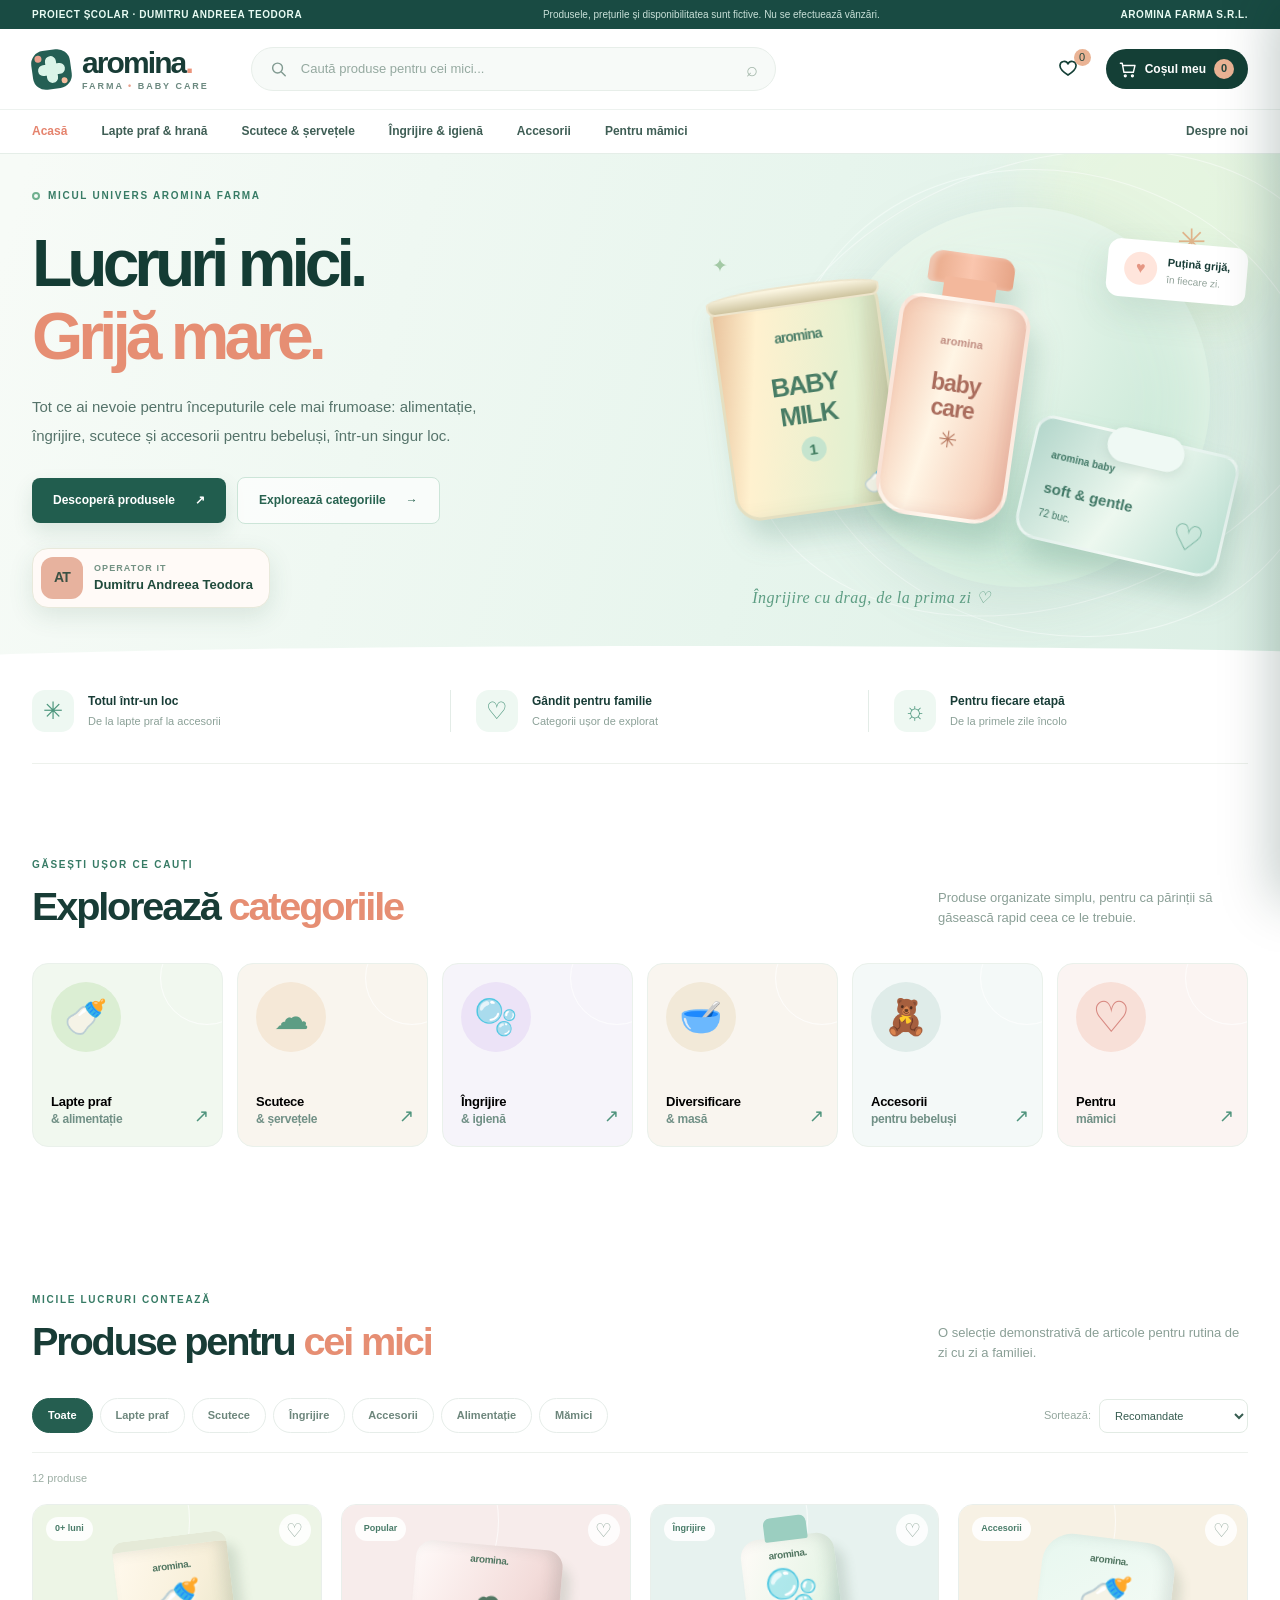
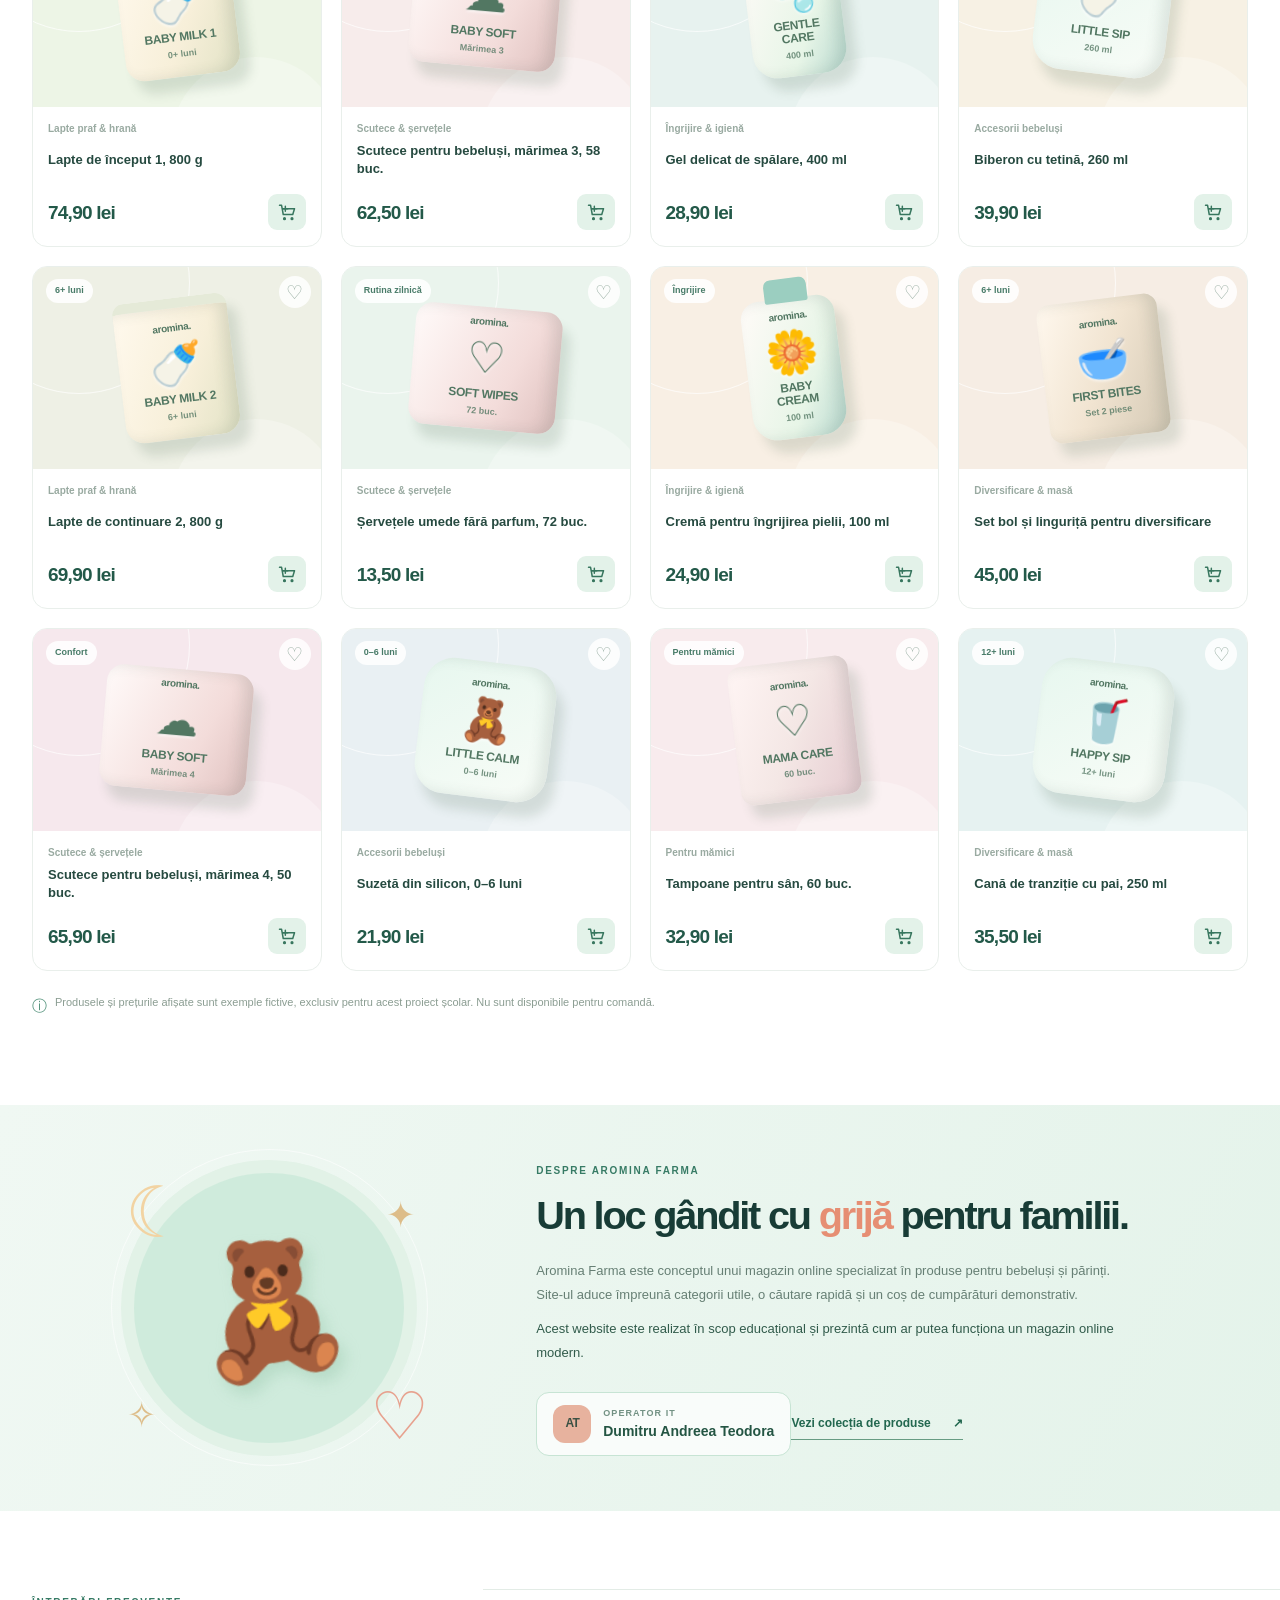
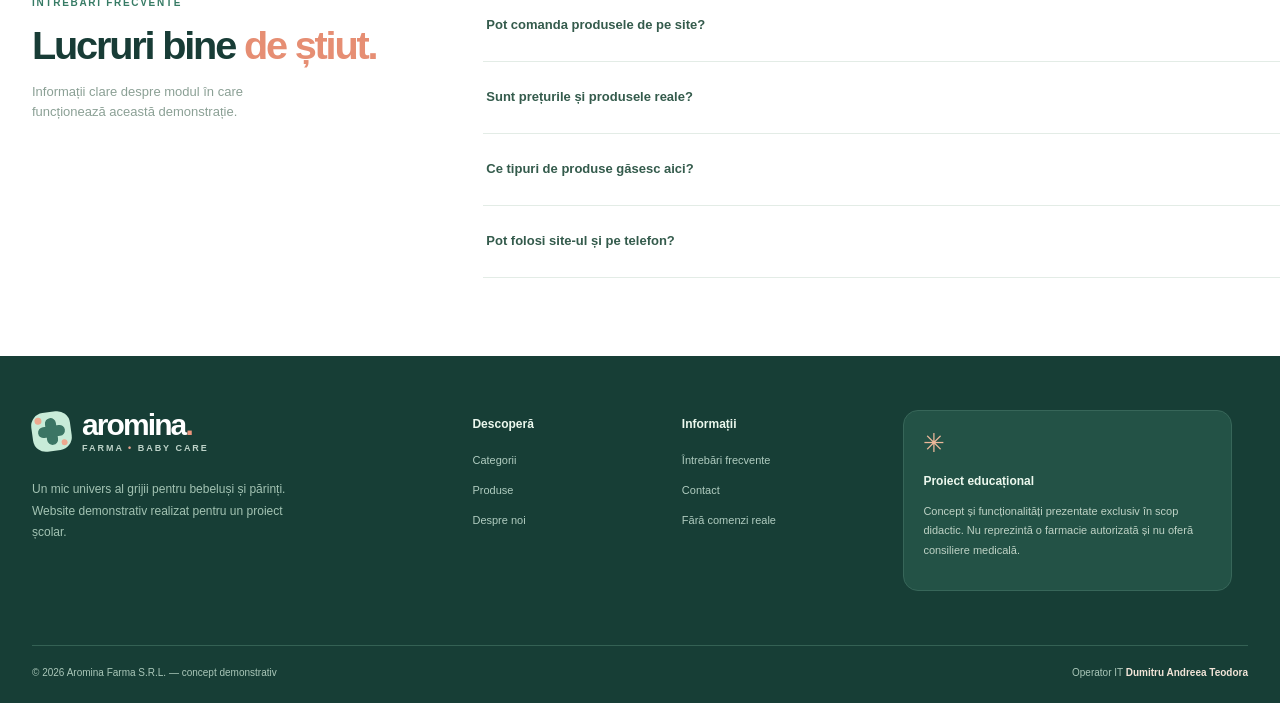
==== commit b6bf46d0: "Corectează brandul Aromina și creditul Operator IT" ====
--- a/index.html
+++ b/index.html
@@ -3,20 +3,20 @@
 <head>
   <meta charset="UTF-8" />
   <meta name="viewport" content="width=device-width, initial-scale=1" />
-  <meta name="description" content="Aromins Farma S.R.L. — concept de magazin online pentru bebeluși, proiect școlar realizat de Dumitru Andreea Teodora." />
+  <meta name="description" content="Aromina Farma S.R.L. — concept de magazin online pentru bebeluși, proiect școlar realizat de Dumitru Andreea Teodora." />
   <meta name="author" content="Dumitru Andreea Teodora" />
   <meta name="theme-color" content="#194b43" />
-  <title>Aromins Farma — proiect Dumitru Andreea Teodora</title>
+  <title>Aromina Farma — proiect Dumitru Andreea Teodora</title>
   <link rel="stylesheet" href="styles.css" />
   <script src="app.js" defer></script>
 </head>
 <body>
-  <div class="demo-strip"><span>PROIECT ȘCOLAR · DUMITRU ANDREEA TEODORA</span><span class="strip-mid">Produsele, prețurile și disponibilitatea sunt fictive. Nu se efectuează vânzări.</span><span>AROMINS FARMA S.R.L.</span></div>
+  <div class="demo-strip"><span>PROIECT ȘCOLAR · DUMITRU ANDREEA TEODORA</span><span class="strip-mid">Produsele, prețurile și disponibilitatea sunt fictive. Nu se efectuează vânzări.</span><span>AROMINA FARMA S.R.L.</span></div>
   <header class="site-header">
     <div class="header-primary container">
-      <a class="brand" href="#acasa" aria-label="Aromins Farma - prima pagină">
+      <a class="brand" href="#acasa" aria-label="Aromina Farma - prima pagină">
         <span class="brand-mark"><span></span><span></span><span></span><span></span></span>
-        <span class="brand-stack"><strong>aromins<span>.</span></strong><small>FARMA <em>•</em> BABY CARE</small></span>
+        <span class="brand-stack"><strong>aromina<span>.</span></strong><small>FARMA <em>•</em> BABY CARE</small></span>
       </a>
       <div class="header-search">
         <svg viewBox="0 0 24 24" aria-hidden="true"><circle cx="10.8" cy="10.8" r="6.2"/><path d="m16 16 4.5 4.5"/></svg>
@@ -43,20 +43,20 @@
     <section class="hero" id="acasa">
       <div class="container hero-inner">
         <div class="hero-copy">
-          <div class="eyebrow"><span class="eyebrow-dot"></span> MICUL UNIVERS AROMINS FARMA</div>
+          <div class="eyebrow"><span class="eyebrow-dot"></span> MICUL UNIVERS AROMINA FARMA</div>
           <h1>Lucruri mici.<br><em>Grijă mare.</em></h1>
           <p>Tot ce ai nevoie pentru începuturile cele mai frumoase: alimentație, îngrijire, scutece și accesorii pentru bebeluși, într-un singur loc.</p>
           <div class="hero-actions"><a href="#produse" class="btn btn-primary">Descoperă produsele <span aria-hidden="true">↗</span></a><a href="#categorii" class="btn btn-soft">Explorează categoriile <span aria-hidden="true">→</span></a></div>
-          <div class="project-author"><span class="project-author-mark" aria-hidden="true">AT</span><span class="project-author-details"><small>PROIECT CREAT DE</small><strong>Dumitru Andreea Teodora</strong></span></div>
+          <div class="project-author"><span class="project-author-mark" aria-hidden="true">AT</span><span class="project-author-details"><small>OPERATOR IT</small><strong>Dumitru Andreea Teodora</strong></span></div>
         </div>
         <div class="hero-art" aria-label="Ilustrație cu produse pentru bebeluși" role="img">
           <div class="hero-sun"></div>
           <div class="hero-orbit orbit-1"></div><div class="hero-orbit orbit-2"></div>
           <div class="hero-circle"></div>
           <div class="hero-sparkle sparkle-one">✳</div><div class="hero-sparkle sparkle-two">✦</div>
-          <div class="hero-item hero-tin"><div class="tin-lid"></div><small>aromins</small><strong>BABY<br>MILK</strong><span>1</span><i>🍼</i></div>
-          <div class="hero-item hero-bottle"><div class="bottle-cap"></div><div class="bottle-neck"></div><div class="bottle-body"><small>aromins</small><b>baby<br>care</b><i>✳</i></div></div>
-          <div class="hero-item hero-wipes"><small>aromins baby</small><b>soft & gentle</b><span>72 buc.</span><i>♡</i></div>
+          <div class="hero-item hero-tin"><div class="tin-lid"></div><small>aromina</small><strong>BABY<br>MILK</strong><span>1</span><i>🍼</i></div>
+          <div class="hero-item hero-bottle"><div class="bottle-cap"></div><div class="bottle-neck"></div><div class="bottle-body"><small>aromina</small><b>baby<br>care</b><i>✳</i></div></div>
+          <div class="hero-item hero-wipes"><small>aromina baby</small><b>soft & gentle</b><span>72 buc.</span><i>♡</i></div>
           <div class="float-card"><span class="float-heart">♥</span><span><b>Puțină grijă,</b><small>în fiecare zi.</small></span></div>
           <div class="hero-caption">Îngrijire cu drag, de la prima zi ♡</div>
         </div>
@@ -86,13 +86,13 @@
       <div class="catalog-note"><span>ⓘ</span> Produsele și prețurile afișate sunt exemple fictive, exclusiv pentru acest proiect școlar. Nu sunt disponibile pentru comandă.</div>
     </div></section>
 
-    <section class="story-band" id="despre"><div class="container story-inner"><div class="story-illustration"><span class="story-moon">☾</span><span class="story-star star-1">✦</span><span class="story-star star-2">✧</span><span class="story-heart">♡</span><div class="story-baby">🧸</div></div><div class="story-text"><span class="section-kicker">DESPRE AROMINS FARMA</span><h2>Un loc gândit cu <em>grijă</em> pentru familii.</h2><p>Aromins Farma este conceptul unui magazin online specializat în produse pentru bebeluși și părinți. Site-ul aduce împreună categorii utile, o căutare rapidă și un coș de cumpărături demonstrativ.</p><p class="story-highlight">Acest website este realizat în scop educațional și prezintă cum ar putea funcționa un magazin online modern.</p><div class="story-author"><span class="story-author-icon" aria-hidden="true">AT</span><span><small>AUTOAREA PROIECTULUI ȘCOLAR</small><strong>Dumitru Andreea Teodora</strong></span></div><a href="#produse" class="story-link">Vezi colecția de produse <span>↗</span></a></div></div></section>
+    <section class="story-band" id="despre"><div class="container story-inner"><div class="story-illustration"><span class="story-moon">☾</span><span class="story-star star-1">✦</span><span class="story-star star-2">✧</span><span class="story-heart">♡</span><div class="story-baby">🧸</div></div><div class="story-text"><span class="section-kicker">DESPRE AROMINA FARMA</span><h2>Un loc gândit cu <em>grijă</em> pentru familii.</h2><p>Aromina Farma este conceptul unui magazin online specializat în produse pentru bebeluși și părinți. Site-ul aduce împreună categorii utile, o căutare rapidă și un coș de cumpărături demonstrativ.</p><p class="story-highlight">Acest website este realizat în scop educațional și prezintă cum ar putea funcționa un magazin online modern.</p><div class="story-author"><span class="story-author-icon" aria-hidden="true">AT</span><span><small>OPERATOR IT</small><strong>Dumitru Andreea Teodora</strong></span></div><a href="#produse" class="story-link">Vezi colecția de produse <span>↗</span></a></div></div></section>
 
     <section class="section faq-section" id="intrebari"><div class="container faq-inner"><div><span class="section-kicker">ÎNTREBĂRI FRECVENTE</span><h2>Lucruri bine <em>de știut.</em></h2><p>Informații clare despre modul în care funcționează această demonstrație.</p></div><div class="faq-list"><details><summary>Pot comanda produsele de pe site?<span>+</span></summary><p>Nu. Site-ul este un proiect școlar, iar funcțiile de adăugare în coș sunt demonstrative. Nu se procesează comenzi sau plăți.</p></details><details><summary>Sunt prețurile și produsele reale?<span>+</span></summary><p>Nu. Numele produselor, ambalajele, prețurile și disponibilitatea sunt exemple fictive folosite pentru prezentare.</p></details><details><summary>Ce tipuri de produse găsesc aici?<span>+</span></summary><p>Lapte praf, scutece, șervețele, produse de igienă, accesorii de hrănire și articole pentru mămici.</p></details><details><summary>Pot folosi site-ul și pe telefon?<span>+</span></summary><p>Da. Aspectul și navigarea sunt adaptate atât pentru telefoane, cât și pentru tablete și calculatoare.</p></details></div></div></section>
   </main>
-  <footer class="footer" id="contact"><div class="container footer-main"><div class="footer-about"><a class="brand brand-footer" href="#acasa"><span class="brand-mark"><span></span><span></span><span></span><span></span></span><span class="brand-stack"><strong>aromins<span>.</span></strong><small>FARMA <em>•</em> BABY CARE</small></span></a><p>Un mic univers al grijii pentru bebeluși și părinți. Website demonstrativ realizat pentru un proiect școlar.</p></div><div class="footer-column"><strong>Descoperă</strong><a href="#categorii">Categorii</a><a href="#produse">Produse</a><a href="#despre">Despre noi</a></div><div class="footer-column"><strong>Informații</strong><a href="#intrebari">Întrebări frecvente</a><a href="#contact">Contact</a><span>Fără comenzi reale</span></div><div class="footer-demo"><span class="demo-icon">✳</span><strong>Proiect educațional</strong><p>Concept și funcționalități prezentate exclusiv în scop didactic. Nu reprezintă o farmacie autorizată și nu oferă consiliere medicală.</p></div></div><div class="container footer-bottom"><span>© <span id="year">2026</span> Aromins Farma S.R.L. — concept demonstrativ</span><span>Proiect realizat de <strong>Dumitru Andreea Teodora</strong></span></div></footer>
+  <footer class="footer" id="contact"><div class="container footer-main"><div class="footer-about"><a class="brand brand-footer" href="#acasa"><span class="brand-mark"><span></span><span></span><span></span><span></span></span><span class="brand-stack"><strong>aromina<span>.</span></strong><small>FARMA <em>•</em> BABY CARE</small></span></a><p>Un mic univers al grijii pentru bebeluși și părinți. Website demonstrativ realizat pentru un proiect școlar.</p></div><div class="footer-column"><strong>Descoperă</strong><a href="#categorii">Categorii</a><a href="#produse">Produse</a><a href="#despre">Despre noi</a></div><div class="footer-column"><strong>Informații</strong><a href="#intrebari">Întrebări frecvente</a><a href="#contact">Contact</a><span>Fără comenzi reale</span></div><div class="footer-demo"><span class="demo-icon">✳</span><strong>Proiect educațional</strong><p>Concept și funcționalități prezentate exclusiv în scop didactic. Nu reprezintă o farmacie autorizată și nu oferă consiliere medicală.</p></div></div><div class="container footer-bottom"><span>© <span id="year">2026</span> Aromina Farma S.R.L. — concept demonstrativ</span><span>Operator IT <strong>Dumitru Andreea Teodora</strong></span></div></footer>
   <div class="overlay" id="overlay" hidden></div>
-  <aside class="cart-drawer" id="cartDrawer" role="dialog" aria-modal="true" aria-label="Coșul demonstrativ" aria-hidden="true" tabindex="-1"><div class="drawer-header"><div><span class="section-kicker">AROMINS FARMA</span><h3>Coșul meu <span id="drawerCount">(0)</span></h3></div><button class="close-button" id="closeCart" aria-label="Închide coșul">×</button></div><div class="cart-items" id="cartItems"></div><div class="drawer-footer" id="cartFooter"><div class="cart-total"><span>Total demonstrativ</span><strong id="cartTotal">0,00 lei</strong></div><p>Acest coș nu permite efectuarea unei comenzi reale.</p><button class="btn btn-primary checkout-btn" id="checkoutButton">Finalizează (demo) <span>→</span></button></div></aside>
+  <aside class="cart-drawer" id="cartDrawer" role="dialog" aria-modal="true" aria-label="Coșul demonstrativ" aria-hidden="true" tabindex="-1"><div class="drawer-header"><div><span class="section-kicker">AROMINA FARMA</span><h3>Coșul meu <span id="drawerCount">(0)</span></h3></div><button class="close-button" id="closeCart" aria-label="Închide coșul">×</button></div><div class="cart-items" id="cartItems"></div><div class="drawer-footer" id="cartFooter"><div class="cart-total"><span>Total demonstrativ</span><strong id="cartTotal">0,00 lei</strong></div><p>Acest coș nu permite efectuarea unei comenzi reale.</p><button class="btn btn-primary checkout-btn" id="checkoutButton">Finalizează (demo) <span>→</span></button></div></aside>
   <div class="product-modal" id="productModal" role="dialog" aria-modal="true" aria-labelledby="modalName" aria-hidden="true" tabindex="-1"><button class="modal-close close-button" id="closeModal" aria-label="Închide detaliile">×</button><div id="modalContents"></div></div>
   <div id="toast" class="toast" role="status" aria-live="polite"></div>
 </body>
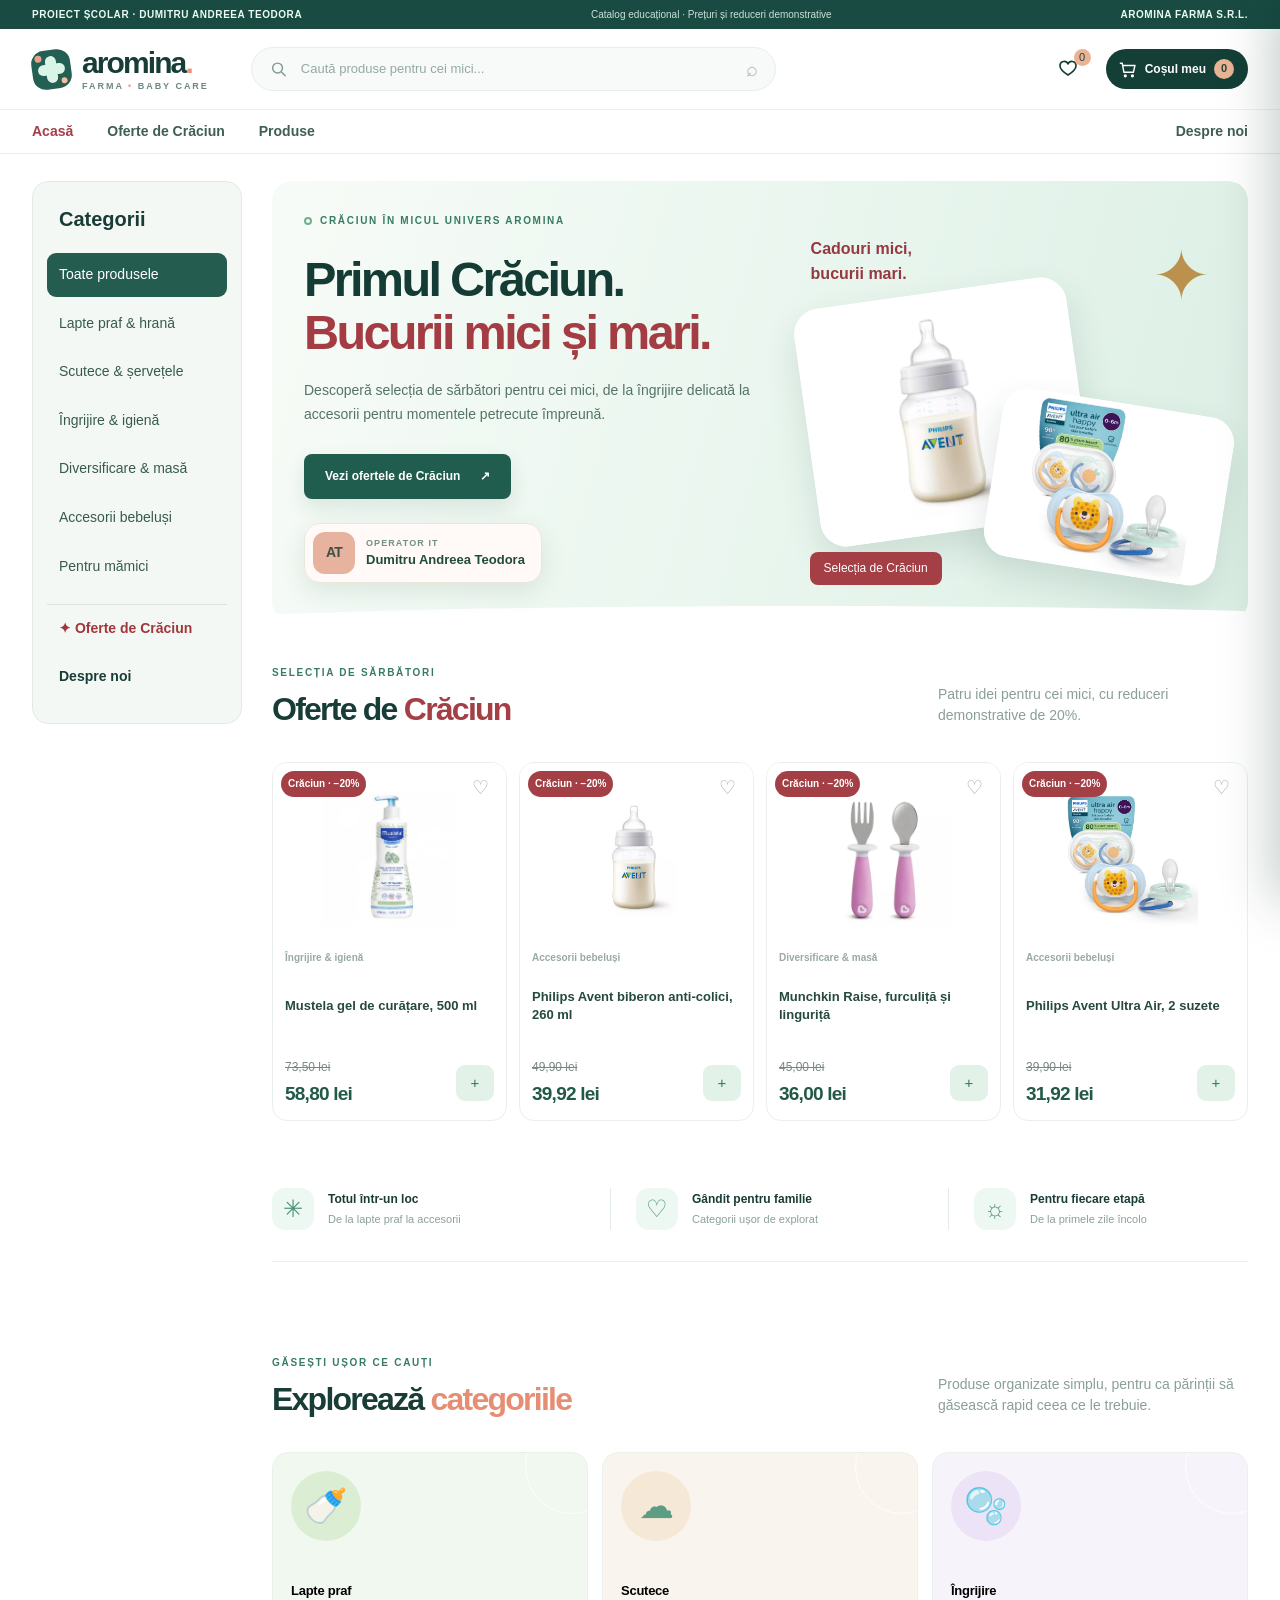
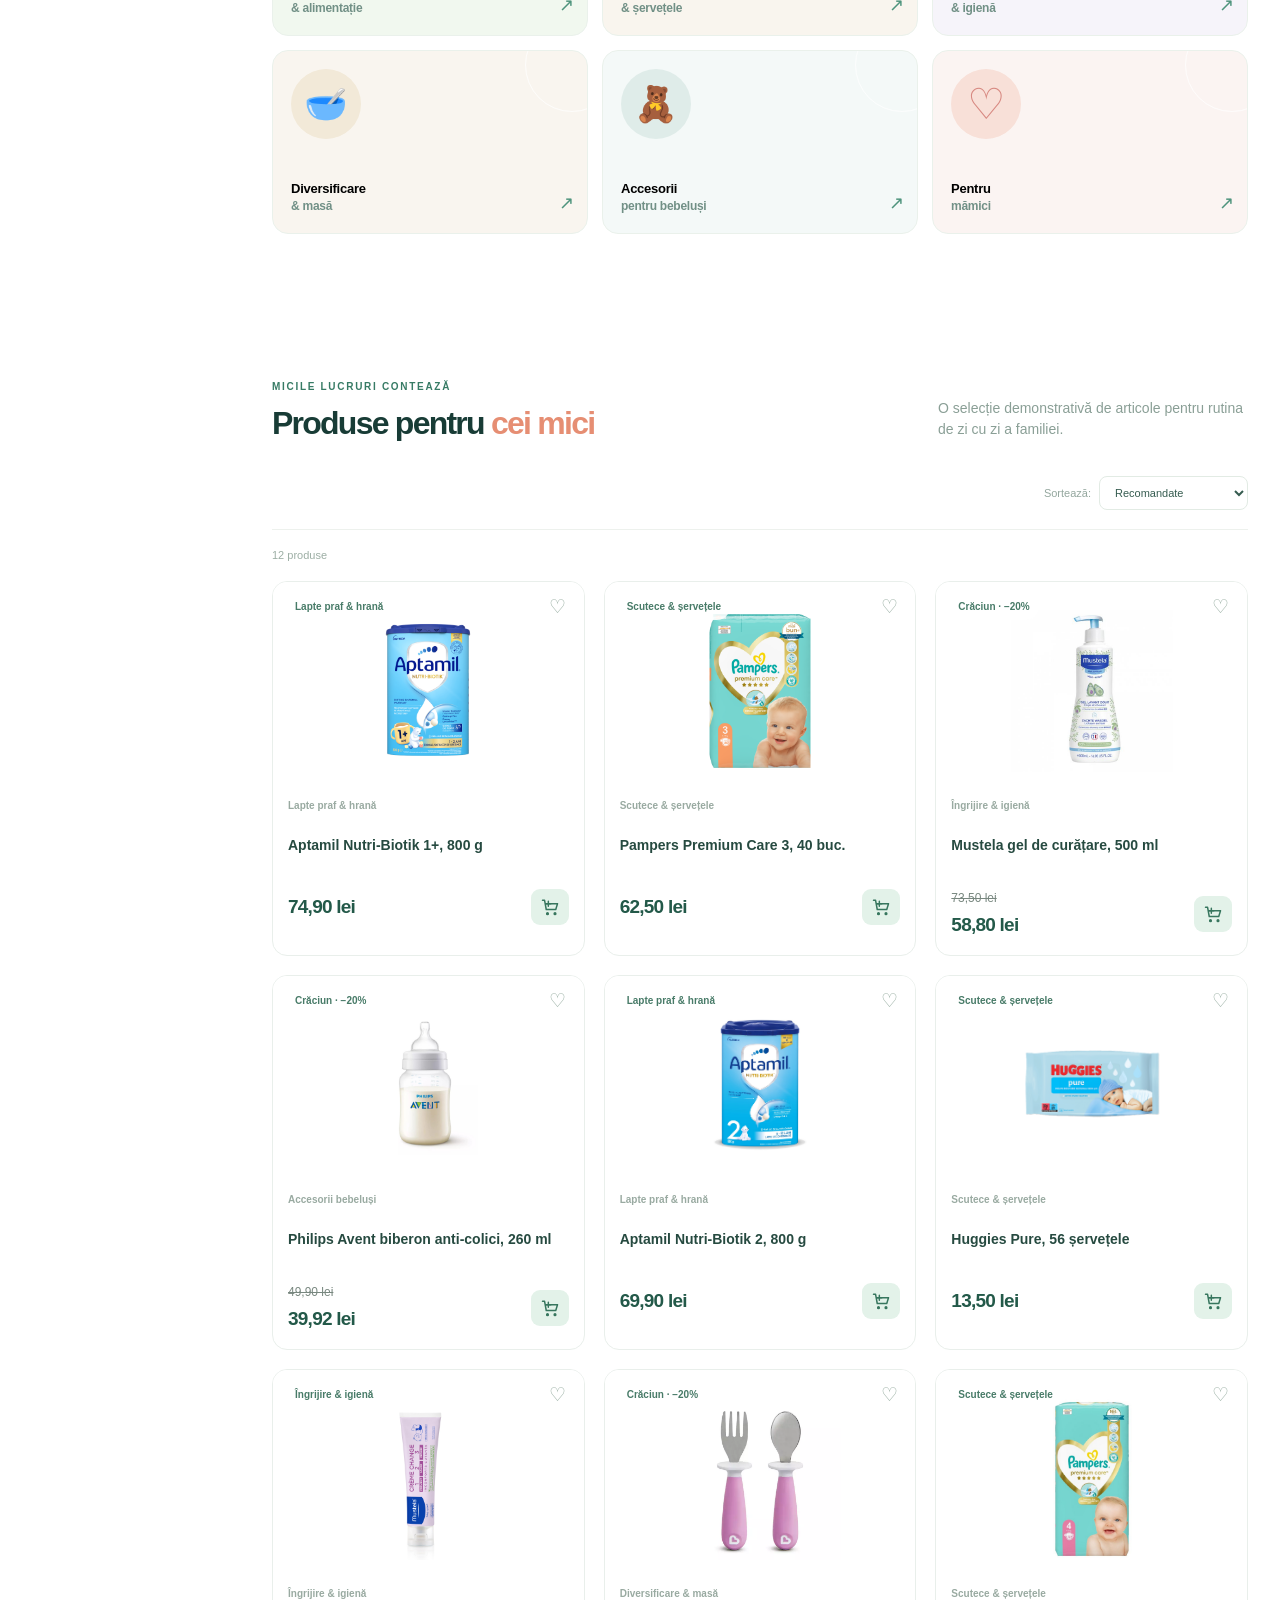
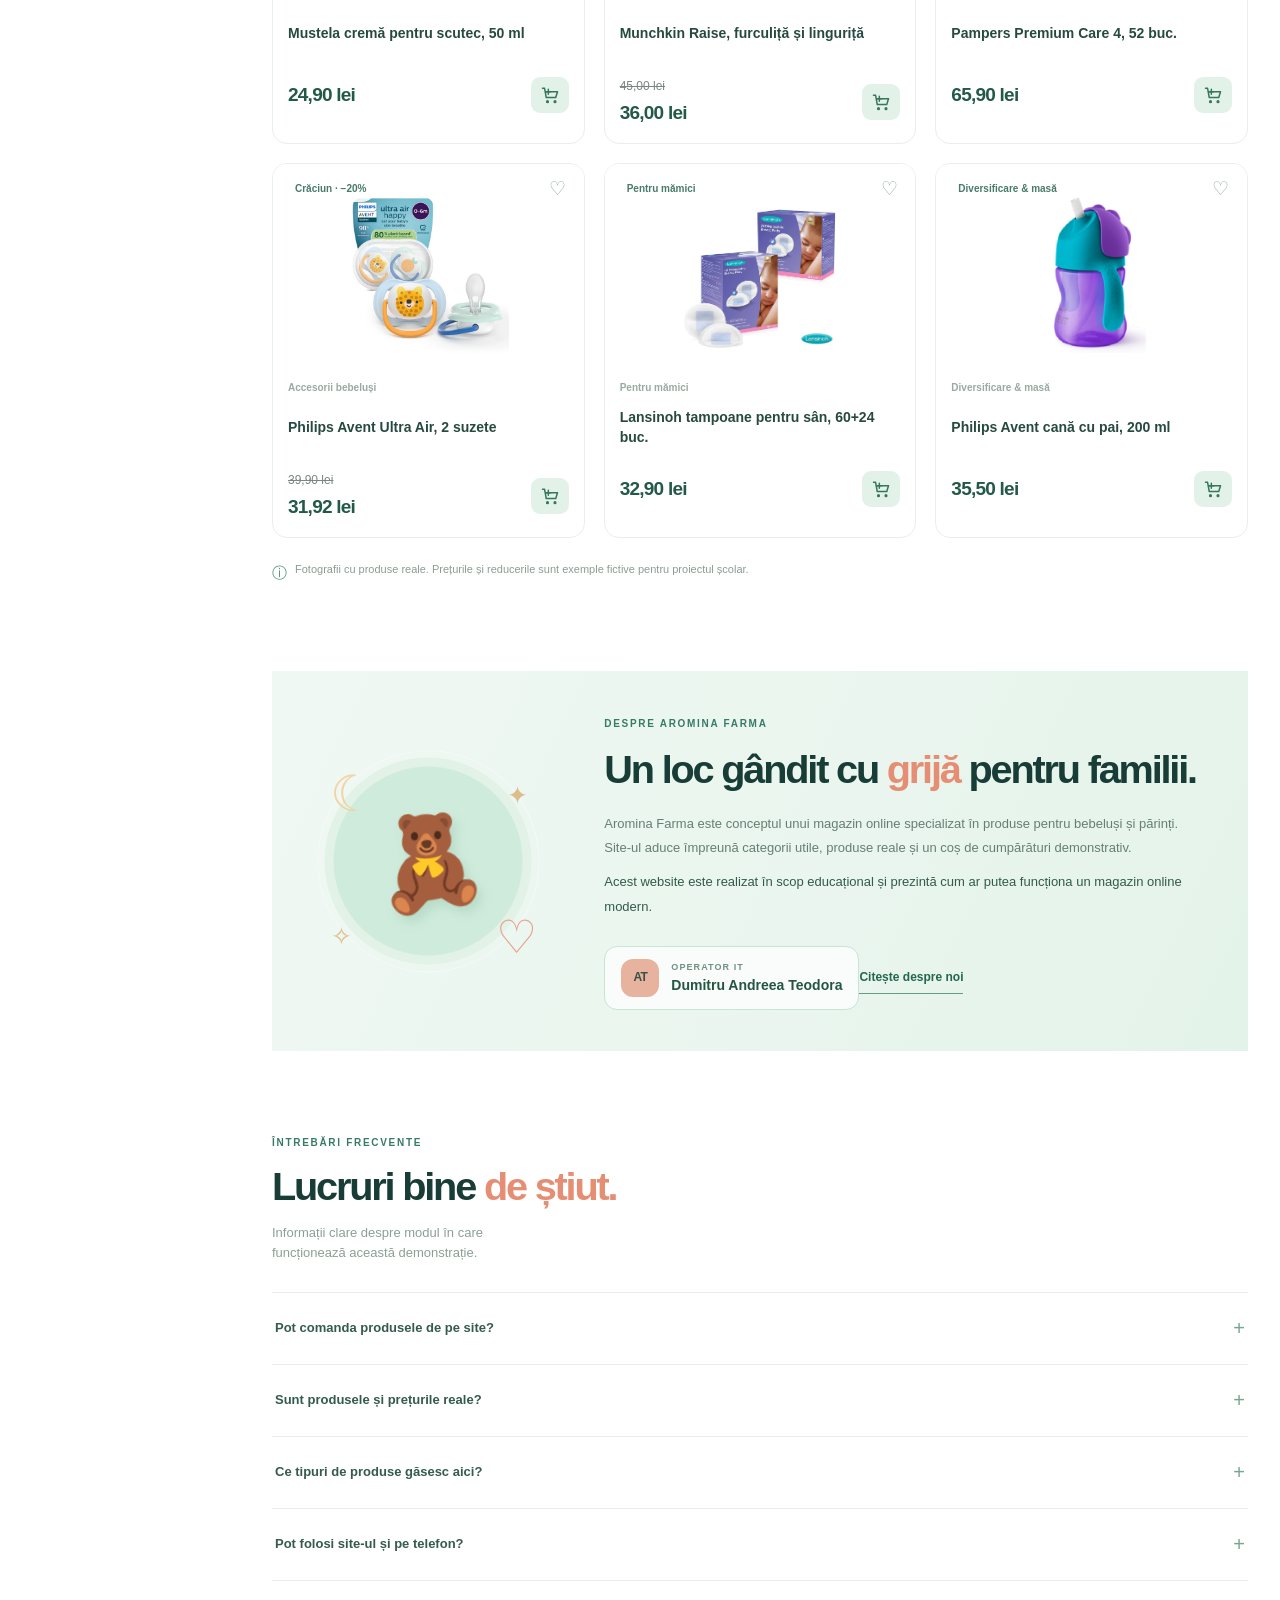
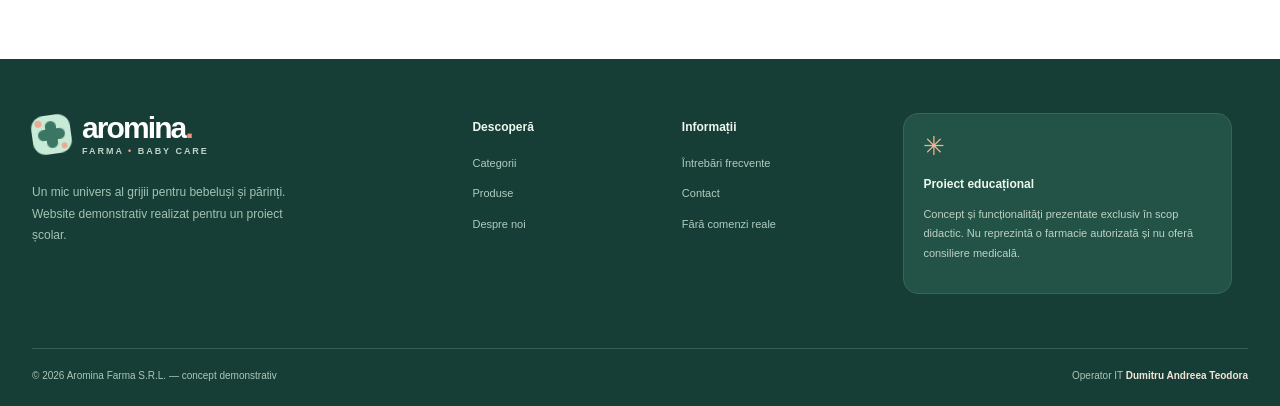
==== commit 6bb69fb4: "Adaugă categorii laterale, produse reale, pagina Despre noi și oferte de Crăciun" ====
--- a/index.html
+++ b/index.html
@@ -11,10 +11,10 @@
   <script src="app.js" defer></script>
 </head>
 <body>
-  <div class="demo-strip"><span>PROIECT ȘCOLAR · DUMITRU ANDREEA TEODORA</span><span class="strip-mid">Produsele, prețurile și disponibilitatea sunt fictive. Nu se efectuează vânzări.</span><span>AROMINA FARMA S.R.L.</span></div>
+  <div class="demo-strip"><span>PROIECT ȘCOLAR · DUMITRU ANDREEA TEODORA</span><span class="strip-mid">Catalog educațional · Prețuri și reduceri demonstrative</span><span>AROMINA FARMA S.R.L.</span></div>
   <header class="site-header">
     <div class="header-primary container">
-      <a class="brand" href="#acasa" aria-label="Aromina Farma - prima pagină">
+      <a class="brand" href="index.html" aria-label="Aromina Farma - prima pagină">
         <span class="brand-mark"><span></span><span></span><span></span><span></span></span>
         <span class="brand-stack"><strong>aromina<span>.</span></strong><small>FARMA <em>•</em> BABY CARE</small></span>
       </a>
@@ -30,40 +30,41 @@
       </div>
     </div>
     <nav class="header-nav" aria-label="Navigare principală"><div class="container nav-links">
-      <a class="nav-home" href="#acasa">Acasă</a>
-      <button type="button" data-cat-nav="lapte">Lapte praf & hrană</button>
-      <button type="button" data-cat-nav="scutece">Scutece & șervețele</button>
-      <button type="button" data-cat-nav="ingrijire">Îngrijire & igienă</button>
-      <button type="button" data-cat-nav="accesorii">Accesorii</button>
-      <button type="button" data-cat-nav="mamici">Pentru mămici</button>
-      <a class="nav-about" href="#despre">Despre noi</a>
+      <a class="nav-home" href="index.html" aria-current="page">Acasă</a>
+      <a href="#oferte-craciun">Oferte de Crăciun</a><a href="#produse">Produse</a><a class="nav-about" href="despre-noi.html">Despre noi</a>
     </div></nav>
   </header>
-  <main>
+  <div class="shop-layout container"><aside class="category-sidebar" aria-label="Meniul categoriilor"><h2>Categorii</h2><nav aria-label="Categorii de produse">
+<button data-filter="all" aria-pressed="true">Toate produsele</button>
+<button data-filter="lapte" aria-pressed="false">Lapte praf & hrană</button>
+<button data-filter="scutece" aria-pressed="false">Scutece & șervețele</button>
+<button data-filter="ingrijire" aria-pressed="false">Îngrijire & igienă</button>
+<button data-filter="alimentatie" aria-pressed="false">Diversificare & masă</button>
+<button data-filter="accesorii" aria-pressed="false">Accesorii bebeluși</button>
+<button data-filter="mamici" aria-pressed="false">Pentru mămici</button>
+</nav><a class="sidebar-christmas" href="index.html#oferte-craciun">✦ Oferte de Crăciun</a><a class="sidebar-about" href="despre-noi.html">Despre noi</a></aside><main class="shop-main">
     <section class="hero" id="acasa">
       <div class="container hero-inner">
         <div class="hero-copy">
-          <div class="eyebrow"><span class="eyebrow-dot"></span> MICUL UNIVERS AROMINA FARMA</div>
-          <h1>Lucruri mici.<br><em>Grijă mare.</em></h1>
-          <p>Tot ce ai nevoie pentru începuturile cele mai frumoase: alimentație, îngrijire, scutece și accesorii pentru bebeluși, într-un singur loc.</p>
-          <div class="hero-actions"><a href="#produse" class="btn btn-primary">Descoperă produsele <span aria-hidden="true">↗</span></a><a href="#categorii" class="btn btn-soft">Explorează categoriile <span aria-hidden="true">→</span></a></div>
+          <div class="eyebrow"><span class="eyebrow-dot"></span> CRĂCIUN ÎN MICUL UNIVERS AROMINA</div>
+          <h1>Primul Crăciun.<br><em>Bucurii mici și mari.</em></h1>
+          <p>Descoperă selecția de sărbători pentru cei mici, de la îngrijire delicată la accesorii pentru momentele petrecute împreună.</p>
+          <div class="hero-actions"><a href="#oferte-craciun" class="btn btn-primary">Vezi ofertele de Crăciun <span aria-hidden="true">↗</span></a><a href="#categorii" class="btn btn-soft">Explorează categoriile <span aria-hidden="true">→</span></a></div>
           <div class="project-author"><span class="project-author-mark" aria-hidden="true">AT</span><span class="project-author-details"><small>OPERATOR IT</small><strong>Dumitru Andreea Teodora</strong></span></div>
         </div>
-        <div class="hero-art" aria-label="Ilustrație cu produse pentru bebeluși" role="img">
-          <div class="hero-sun"></div>
-          <div class="hero-orbit orbit-1"></div><div class="hero-orbit orbit-2"></div>
-          <div class="hero-circle"></div>
-          <div class="hero-sparkle sparkle-one">✳</div><div class="hero-sparkle sparkle-two">✦</div>
-          <div class="hero-item hero-tin"><div class="tin-lid"></div><small>aromina</small><strong>BABY<br>MILK</strong><span>1</span><i>🍼</i></div>
-          <div class="hero-item hero-bottle"><div class="bottle-cap"></div><div class="bottle-neck"></div><div class="bottle-body"><small>aromina</small><b>baby<br>care</b><i>✳</i></div></div>
-          <div class="hero-item hero-wipes"><small>aromina baby</small><b>soft & gentle</b><span>72 buc.</span><i>♡</i></div>
-          <div class="float-card"><span class="float-heart">♥</span><span><b>Puțină grijă,</b><small>în fiecare zi.</small></span></div>
-          <div class="hero-caption">Îngrijire cu drag, de la prima zi ♡</div>
-        </div>
+        <div class="holiday-visual">
+  <span class="holiday-star" aria-hidden="true">✦</span>
+  <div class="holiday-bubble">Cadouri mici,<br>bucurii mari.</div>
+  <img class="holiday-photo main-photo" src="assets/product-4.png" alt="Philips Avent biberon anti-colici, 260 ml" width="400" height="400">
+  <img class="holiday-photo second-photo" src="assets/product-10.jpg" alt="Philips Avent Ultra Air, 2 suzete" width="400" height="400">
+  <span class="holiday-ribbon">Selecția de Crăciun</span>
+</div>
       </div>
       <div class="hero-bottom-wave"></div>
     </section>
 
+    <section class="section christmas-offers" id="oferte-craciun">
+<div class="container"><div class="section-heading"><div><span class="section-kicker">SELECȚIA DE SĂRBĂTORI</span><h2>Oferte de <em>Crăciun</em></h2></div><p>Patru idei pentru cei mici, cu reduceri demonstrative de 20%.</p></div><div class="product-grid" id="offerGrid"></div></div></section>
     <section class="benefits container" aria-label="Avantajele proiectului"><div class="benefit"><span class="benefit-icon">✳</span><div><strong>Totul într-un loc</strong><small>De la lapte praf la accesorii</small></div></div><div class="benefit"><span class="benefit-icon">♡</span><div><strong>Gândit pentru familie</strong><small>Categorii ușor de explorat</small></div></div><div class="benefit"><span class="benefit-icon">☼</span><div><strong>Pentru fiecare etapă</strong><small>De la primele zile încolo</small></div></div></section>
 
     <section class="section categories-section" id="categorii"><div class="container">
@@ -80,17 +81,17 @@
 
     <section class="section products-section" id="produse"><div class="container">
       <div class="section-heading product-heading"><div><span class="section-kicker">MICILE LUCRURI CONTEAZĂ</span><h2>Produse pentru <em>cei mici</em></h2></div><p>O selecție demonstrativă de articole pentru rutina de zi cu zi a familiei.</p></div>
-      <div class="catalog-bar"><div class="filter-pills" id="filterPills" aria-label="Filtrează produsele"><button class="pill active" data-filter="all" aria-pressed="true">Toate</button><button class="pill" data-filter="lapte" aria-pressed="false">Lapte praf</button><button class="pill" data-filter="scutece" aria-pressed="false">Scutece</button><button class="pill" data-filter="ingrijire" aria-pressed="false">Îngrijire</button><button class="pill" data-filter="accesorii" aria-pressed="false">Accesorii</button><button class="pill" data-filter="alimentatie" aria-pressed="false">Alimentație</button><button class="pill" data-filter="mamici" aria-pressed="false">Mămici</button></div><div class="catalog-sort"><label for="sortSelect">Sortează:</label><select id="sortSelect"><option value="featured">Recomandate</option><option value="asc">Preț crescător</option><option value="desc">Preț descrescător</option><option value="alpha">Nume A–Z</option></select></div></div>
+      <div class="catalog-bar"><div class="catalog-sort"><label for="sortSelect">Sortează:</label><select id="sortSelect"><option value="featured">Recomandate</option><option value="asc">Preț crescător</option><option value="desc">Preț descrescător</option><option value="alpha">Nume A–Z</option></select></div></div>
       <div class="catalog-meta"><span id="resultCount">12 produse</span><button id="clearFilters" hidden>Șterge filtrele ×</button></div>
       <div class="product-grid" id="productGrid" aria-live="polite"></div>
-      <div class="catalog-note"><span>ⓘ</span> Produsele și prețurile afișate sunt exemple fictive, exclusiv pentru acest proiect școlar. Nu sunt disponibile pentru comandă.</div>
+      <div class="catalog-note"><span>ⓘ</span> Fotografii cu produse reale. Prețurile și reducerile sunt exemple fictive pentru proiectul școlar.</div>
     </div></section>
 
-    <section class="story-band" id="despre"><div class="container story-inner"><div class="story-illustration"><span class="story-moon">☾</span><span class="story-star star-1">✦</span><span class="story-star star-2">✧</span><span class="story-heart">♡</span><div class="story-baby">🧸</div></div><div class="story-text"><span class="section-kicker">DESPRE AROMINA FARMA</span><h2>Un loc gândit cu <em>grijă</em> pentru familii.</h2><p>Aromina Farma este conceptul unui magazin online specializat în produse pentru bebeluși și părinți. Site-ul aduce împreună categorii utile, o căutare rapidă și un coș de cumpărături demonstrativ.</p><p class="story-highlight">Acest website este realizat în scop educațional și prezintă cum ar putea funcționa un magazin online modern.</p><div class="story-author"><span class="story-author-icon" aria-hidden="true">AT</span><span><small>OPERATOR IT</small><strong>Dumitru Andreea Teodora</strong></span></div><a href="#produse" class="story-link">Vezi colecția de produse <span>↗</span></a></div></div></section>
+    <section class="story-band" id="despre"><div class="container story-inner"><div class="story-illustration"><span class="story-moon">☾</span><span class="story-star star-1">✦</span><span class="story-star star-2">✧</span><span class="story-heart">♡</span><div class="story-baby">🧸</div></div><div class="story-text"><span class="section-kicker">DESPRE AROMINA FARMA</span><h2>Un loc gândit cu <em>grijă</em> pentru familii.</h2><p>Aromina Farma este conceptul unui magazin online specializat în produse pentru bebeluși și părinți. Site-ul aduce împreună categorii utile, produse reale și un coș de cumpărături demonstrativ.</p><p class="story-highlight">Acest website este realizat în scop educațional și prezintă cum ar putea funcționa un magazin online modern.</p><div class="story-author"><span class="story-author-icon" aria-hidden="true">AT</span><span><small>OPERATOR IT</small><strong>Dumitru Andreea Teodora</strong></span></div><a href="despre-noi.html" class="story-link">Citește despre noi</a></div></div></section>
 
-    <section class="section faq-section" id="intrebari"><div class="container faq-inner"><div><span class="section-kicker">ÎNTREBĂRI FRECVENTE</span><h2>Lucruri bine <em>de știut.</em></h2><p>Informații clare despre modul în care funcționează această demonstrație.</p></div><div class="faq-list"><details><summary>Pot comanda produsele de pe site?<span>+</span></summary><p>Nu. Site-ul este un proiect școlar, iar funcțiile de adăugare în coș sunt demonstrative. Nu se procesează comenzi sau plăți.</p></details><details><summary>Sunt prețurile și produsele reale?<span>+</span></summary><p>Nu. Numele produselor, ambalajele, prețurile și disponibilitatea sunt exemple fictive folosite pentru prezentare.</p></details><details><summary>Ce tipuri de produse găsesc aici?<span>+</span></summary><p>Lapte praf, scutece, șervețele, produse de igienă, accesorii de hrănire și articole pentru mămici.</p></details><details><summary>Pot folosi site-ul și pe telefon?<span>+</span></summary><p>Da. Aspectul și navigarea sunt adaptate atât pentru telefoane, cât și pentru tablete și calculatoare.</p></details></div></div></section>
-  </main>
-  <footer class="footer" id="contact"><div class="container footer-main"><div class="footer-about"><a class="brand brand-footer" href="#acasa"><span class="brand-mark"><span></span><span></span><span></span><span></span></span><span class="brand-stack"><strong>aromina<span>.</span></strong><small>FARMA <em>•</em> BABY CARE</small></span></a><p>Un mic univers al grijii pentru bebeluși și părinți. Website demonstrativ realizat pentru un proiect școlar.</p></div><div class="footer-column"><strong>Descoperă</strong><a href="#categorii">Categorii</a><a href="#produse">Produse</a><a href="#despre">Despre noi</a></div><div class="footer-column"><strong>Informații</strong><a href="#intrebari">Întrebări frecvente</a><a href="#contact">Contact</a><span>Fără comenzi reale</span></div><div class="footer-demo"><span class="demo-icon">✳</span><strong>Proiect educațional</strong><p>Concept și funcționalități prezentate exclusiv în scop didactic. Nu reprezintă o farmacie autorizată și nu oferă consiliere medicală.</p></div></div><div class="container footer-bottom"><span>© <span id="year">2026</span> Aromina Farma S.R.L. — concept demonstrativ</span><span>Operator IT <strong>Dumitru Andreea Teodora</strong></span></div></footer>
+    <section class="section faq-section" id="intrebari"><div class="container faq-inner"><div><span class="section-kicker">ÎNTREBĂRI FRECVENTE</span><h2>Lucruri bine <em>de știut.</em></h2><p>Informații clare despre modul în care funcționează această demonstrație.</p></div><div class="faq-list"><details><summary>Pot comanda produsele de pe site?<span>+</span></summary><p>Nu. Site-ul este un proiect școlar, iar funcțiile de adăugare în coș sunt demonstrative. Nu se procesează comenzi sau plăți.</p></details><details><summary>Sunt produsele și prețurile reale?<span>+</span></summary><p>Produsele și fotografiile sunt reale. Prețurile și reducerile sunt fictive, create pentru prezentarea proiectului școlar.</p></details><details><summary>Ce tipuri de produse găsesc aici?<span>+</span></summary><p>Lapte praf, scutece, șervețele, produse de igienă, accesorii de hrănire și articole pentru mămici.</p></details><details><summary>Pot folosi site-ul și pe telefon?<span>+</span></summary><p>Da. Aspectul și navigarea sunt adaptate atât pentru telefoane, cât și pentru tablete și calculatoare.</p></details></div></div></section>
+  </main></div>
+  <footer class="footer" id="contact"><div class="container footer-main"><div class="footer-about"><a class="brand brand-footer" href="index.html"><span class="brand-mark"><span></span><span></span><span></span><span></span></span><span class="brand-stack"><strong>aromina<span>.</span></strong><small>FARMA <em>•</em> BABY CARE</small></span></a><p>Un mic univers al grijii pentru bebeluși și părinți. Website demonstrativ realizat pentru un proiect școlar.</p></div><div class="footer-column"><strong>Descoperă</strong><a href="#categorii">Categorii</a><a href="#produse">Produse</a><a href="despre-noi.html">Despre noi</a></div><div class="footer-column"><strong>Informații</strong><a href="#intrebari">Întrebări frecvente</a><a href="#contact">Contact</a><span>Fără comenzi reale</span></div><div class="footer-demo"><span class="demo-icon">✳</span><strong>Proiect educațional</strong><p>Concept și funcționalități prezentate exclusiv în scop didactic. Nu reprezintă o farmacie autorizată și nu oferă consiliere medicală.</p></div></div><div class="container footer-bottom"><span>© <span id="year">2026</span> Aromina Farma S.R.L. — concept demonstrativ</span><span>Operator IT <strong>Dumitru Andreea Teodora</strong></span></div></footer>
   <div class="overlay" id="overlay" hidden></div>
   <aside class="cart-drawer" id="cartDrawer" role="dialog" aria-modal="true" aria-label="Coșul demonstrativ" aria-hidden="true" tabindex="-1"><div class="drawer-header"><div><span class="section-kicker">AROMINA FARMA</span><h3>Coșul meu <span id="drawerCount">(0)</span></h3></div><button class="close-button" id="closeCart" aria-label="Închide coșul">×</button></div><div class="cart-items" id="cartItems"></div><div class="drawer-footer" id="cartFooter"><div class="cart-total"><span>Total demonstrativ</span><strong id="cartTotal">0,00 lei</strong></div><p>Acest coș nu permite efectuarea unei comenzi reale.</p><button class="btn btn-primary checkout-btn" id="checkoutButton">Finalizează (demo) <span>→</span></button></div></aside>
   <div class="product-modal" id="productModal" role="dialog" aria-modal="true" aria-labelledby="modalName" aria-hidden="true" tabindex="-1"><button class="modal-close close-button" id="closeModal" aria-label="Închide detaliile">×</button><div id="modalContents"></div></div>
--- a/styles.css
+++ b/styles.css
@@ -17,3 +17,47 @@
 .story-author strong{font-size:14px;line-height:1.35;color:#245543}
 .footer-bottom strong{font-weight:750;color:#f1e4d8}
 @media(max-width:600px){.project-author{margin-top:20px}.project-author-details strong{font-size:12px}.story-author{padding:10px}.story-author strong{font-size:12px}.story-author small{font-size:8px}.demo-strip{letter-spacing:.03em}}
+
+/* Navigare laterală și pagini de prezentare */
+.shop-layout{display:grid;grid-template-columns:210px minmax(0,1fr);gap:30px;padding-top:28px;align-items:start}
+.shop-main{min-width:0}.shop-main .container{width:100%}
+.category-sidebar{position:sticky;top:145px;background:#f4f8f5;border:1px solid #e1ebe4;border-radius:16px;padding:22px 14px}
+.category-sidebar h2{font-size:20px;margin:0 12px 18px}
+.category-sidebar nav{display:flex;flex-direction:column;gap:5px}
+.category-sidebar button{display:block;text-align:left;background:transparent;border:0;border-radius:9px;padding:12px;color:#365b4c;font-size:14px;line-height:1.4}
+.category-sidebar button:hover,.category-sidebar button.active{background:#245c50;color:#fff}
+.sidebar-christmas,.sidebar-about{display:block;padding:13px 12px;font-size:14px;font-weight:700}
+.sidebar-christmas{border-top:1px solid #d9e4db;margin-top:16px;color:#a1373b}
+.hero{border-radius:20px}.hero-inner{height:440px;padding:32px;grid-template-columns:55% 45%;gap:0}
+.hero h1{font-size:clamp(35px,3.8vw,55px);letter-spacing:-.055em}.hero h1 em{color:#a43d43}
+.hero-copy>p{font-size:14px;line-height:1.7}.hero-actions .btn-soft{display:none}
+.holiday-visual{position:relative;height:340px;isolation:isolate}
+.holiday-photo{position:absolute;object-fit:contain;background:white;border-radius:26px;box-shadow:0 16px 35px #163e3520}
+.main-photo{width:67%;height:240px;left:0;top:55px;transform:rotate(-8deg)}
+.second-photo{width:57%;height:170px;right:-10px;bottom:5px;transform:rotate(9deg)}
+.holiday-star{position:absolute;right:5px;top:-15px;color:#bb914d;font-size:70px}
+.holiday-bubble{position:absolute;top:0;left:5px;font-size:16px;font-weight:750;color:#963840;z-index:2}
+.holiday-ribbon{position:absolute;left:4px;bottom:-8px;z-index:3;padding:7px 14px;background:#a33f45;color:#fff;font-size:12px;border-radius:8px}
+.christmas-offers{padding:38px 0}.christmas-offers h2 em{color:#a33f45}
+.section-heading p{font-size:14px}.section-heading h2{font-size:32px}
+.product-grid{grid-template-columns:repeat(3,minmax(0,1fr))}.christmas-offers .product-grid{grid-template-columns:repeat(4,minmax(0,1fr));gap:12px}
+.product-visual,.modal-art{background:#fff}.product-visual:before,.product-visual:after{display:none}
+.product-photo{width:100%;height:100%;object-fit:contain;display:block;padding:28px 16px 12px}
+.product-visual>.product-photo{height:202px}.product-name{height:auto;min-height:55px;font-size:14px}
+.product-tag{font-size:10px;max-width:77%}.offer-card .product-tag{background:#a33f45;color:white}
+.offer-card .product-visual,.offer-card .product-visual>.product-photo{height:175px}
+.offer-card .product-info{padding:12px}.offer-card .product-name{font-size:13px;min-height:72px}
+.offer-card .product-tag{top:8px;left:8px;max-width:calc(100% - 47px);padding:5px 7px;font-size:10px}
+.price-stack{display:flex;flex-direction:column;gap:2px}.price-stack del{font-size:12px;color:#78877f}
+.cart-thumbnail .product-photo{padding:5px}.modal-art .product-photo{max-height:350px;padding:0}
+.source-link{text-decoration:underline}.nav-links a{font-size:14px}.nav-home{color:inherit!important}.nav-links [aria-current=page]{color:#a33f45!important}
+.catalog-bar{justify-content:flex-end}.category-grid{grid-template-columns:repeat(3,minmax(0,1fr))}
+.faq-inner{grid-template-columns:1fr;gap:16px}.story-inner{grid-template-columns:32% minmax(0,1fr);gap:20px}.story-illustration{transform:scale(.7);width:100%}.story-text{padding:35px 20px 35px 0}
+.about-page{padding-bottom:60px}.about-intro{padding:40px;background:#edf6ef;border-radius:20px}
+.about-intro h1{font-size:clamp(30px,3.6vw,48px);line-height:1.2;letter-spacing:-.04em}.about-intro em{font-style:normal;color:#a33f45}
+.about-intro p,.about-page p{font-size:16px;line-height:1.8;color:#4e6d60}
+.about-columns{display:grid;grid-template-columns:1fr 1fr;gap:32px;margin-top:36px}.about-page h2{font-size:25px}
+.about-author{background:#fcf2ec;padding:24px;border-radius:16px}.about-details{margin-top:36px;padding-top:18px;border-top:1px solid #dde9e1}
+button:focus-visible,a:focus-visible{outline:3px solid #c87653;outline-offset:3px}
+@media(max-width:1100px){.shop-layout{grid-template-columns:190px minmax(0,1fr);gap:20px}.hero-inner{padding:24px;height:auto;min-height:400px}.christmas-offers .product-grid{grid-template-columns:repeat(2,minmax(0,1fr))}.product-grid{grid-template-columns:repeat(2,minmax(0,1fr))}.holiday-visual{height:300px}.main-photo{height:200px}.second-photo{height:140px}.offer-card .product-name{min-height:50px}}
+@media(max-width:700px){.shop-layout{display:block;padding-top:18px}.category-sidebar{position:static;margin-bottom:20px;padding:14px}.category-sidebar h2{font-size:17px;margin:0 6px 10px}.category-sidebar nav{display:grid;grid-template-columns:repeat(2,minmax(0,1fr));gap:5px}.category-sidebar button{font-size:13px;padding:9px}.sidebar-christmas,.sidebar-about{display:inline-block;font-size:13px;padding:9px;border:0;margin:4px 0 0}.hero-inner{display:grid;grid-template-columns:1fr;padding:22px}.hero{padding:0}.hero h1{font-size:40px}.holiday-visual{height:250px;width:100%;max-width:310px;margin:20px auto 10px}.main-photo{height:175px;top:40px}.second-photo{height:140px}.holiday-star{font-size:50px}.holiday-bubble{font-size:14px}.product-grid,.christmas-offers .product-grid{grid-template-columns:repeat(2,minmax(0,1fr))}.product-name,.offer-card .product-name{font-size:13px;min-height:72px}.product-visual>.product-photo{height:165px}.category-grid{grid-template-columns:repeat(2,minmax(0,1fr))}.story-inner{display:flex}.story-text{padding:0 20px 30px}.about-columns{grid-template-columns:1fr}.about-intro{padding:24px}.header-nav{overflow:visible}.nav-links{width:100%;gap:17px}.nav-links a{font-size:12px}.nav-about{margin-left:auto}.project-author-details strong{font-size:11px}}
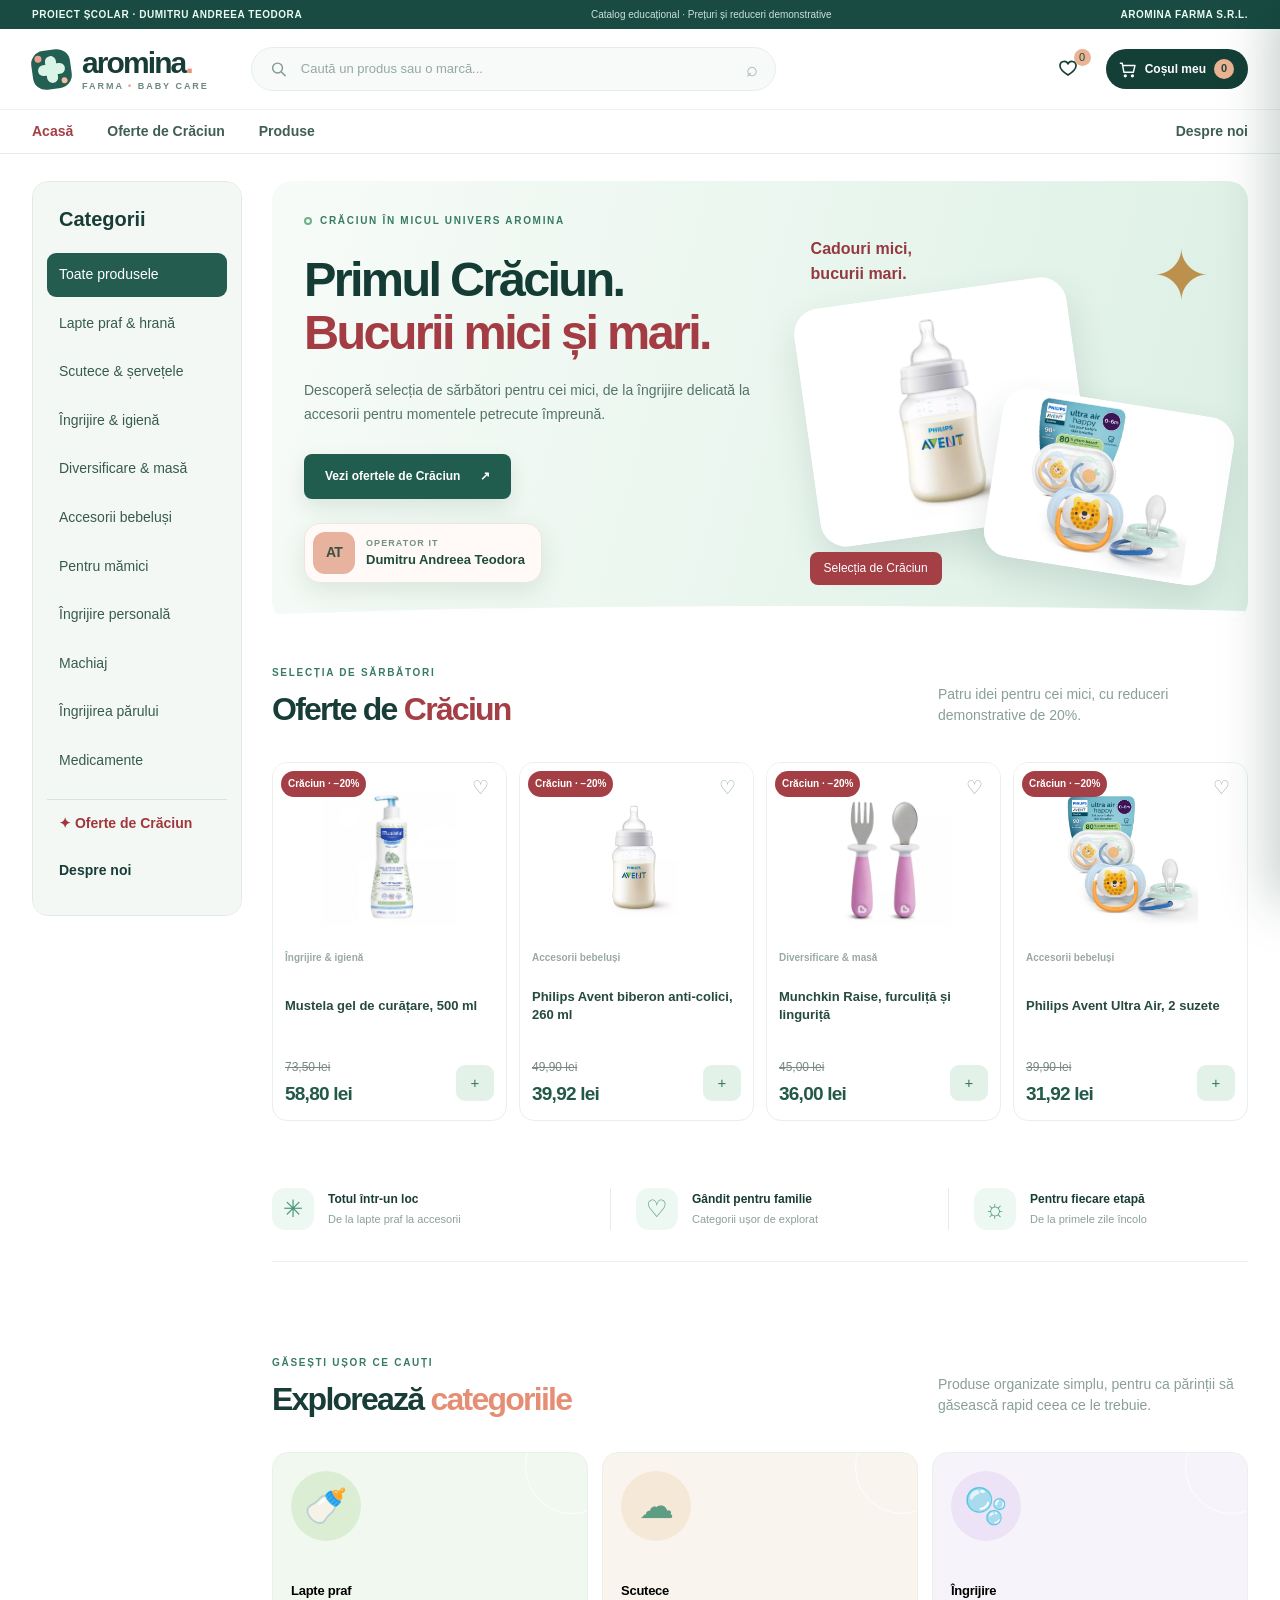
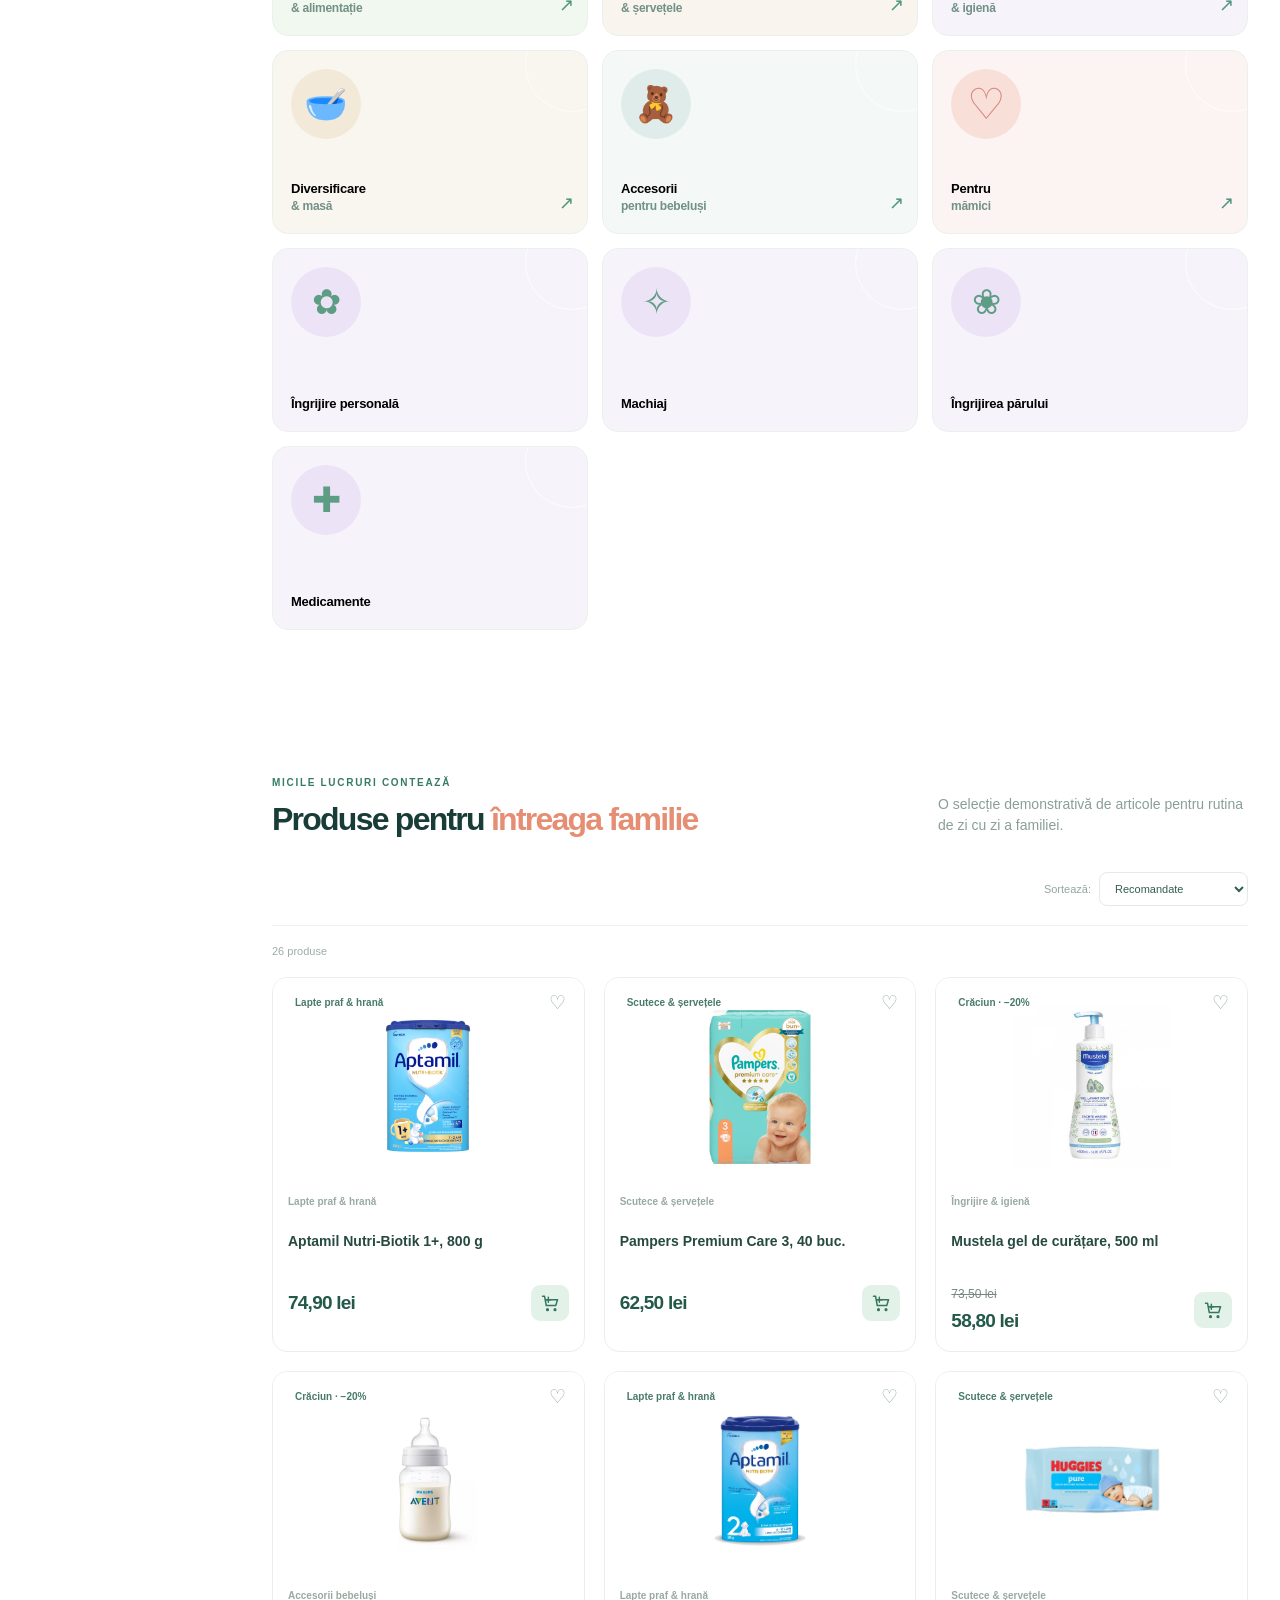
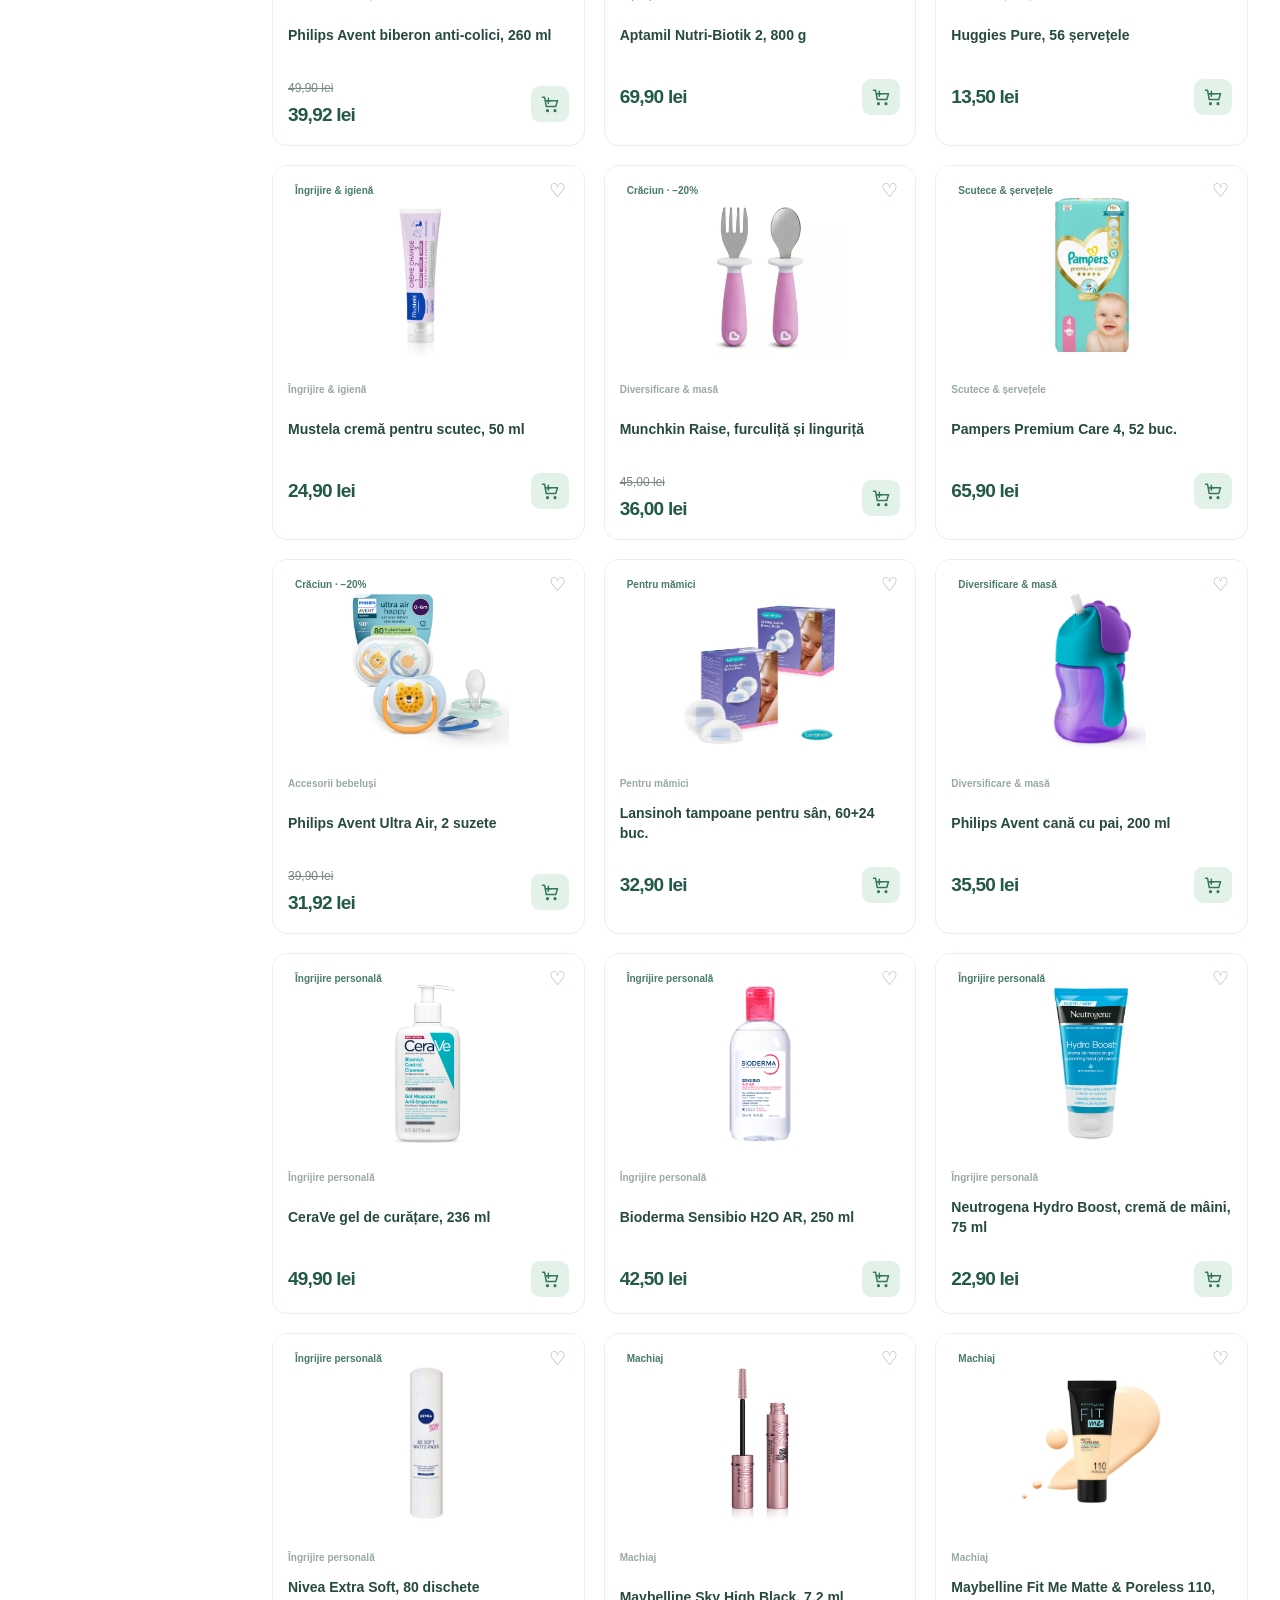
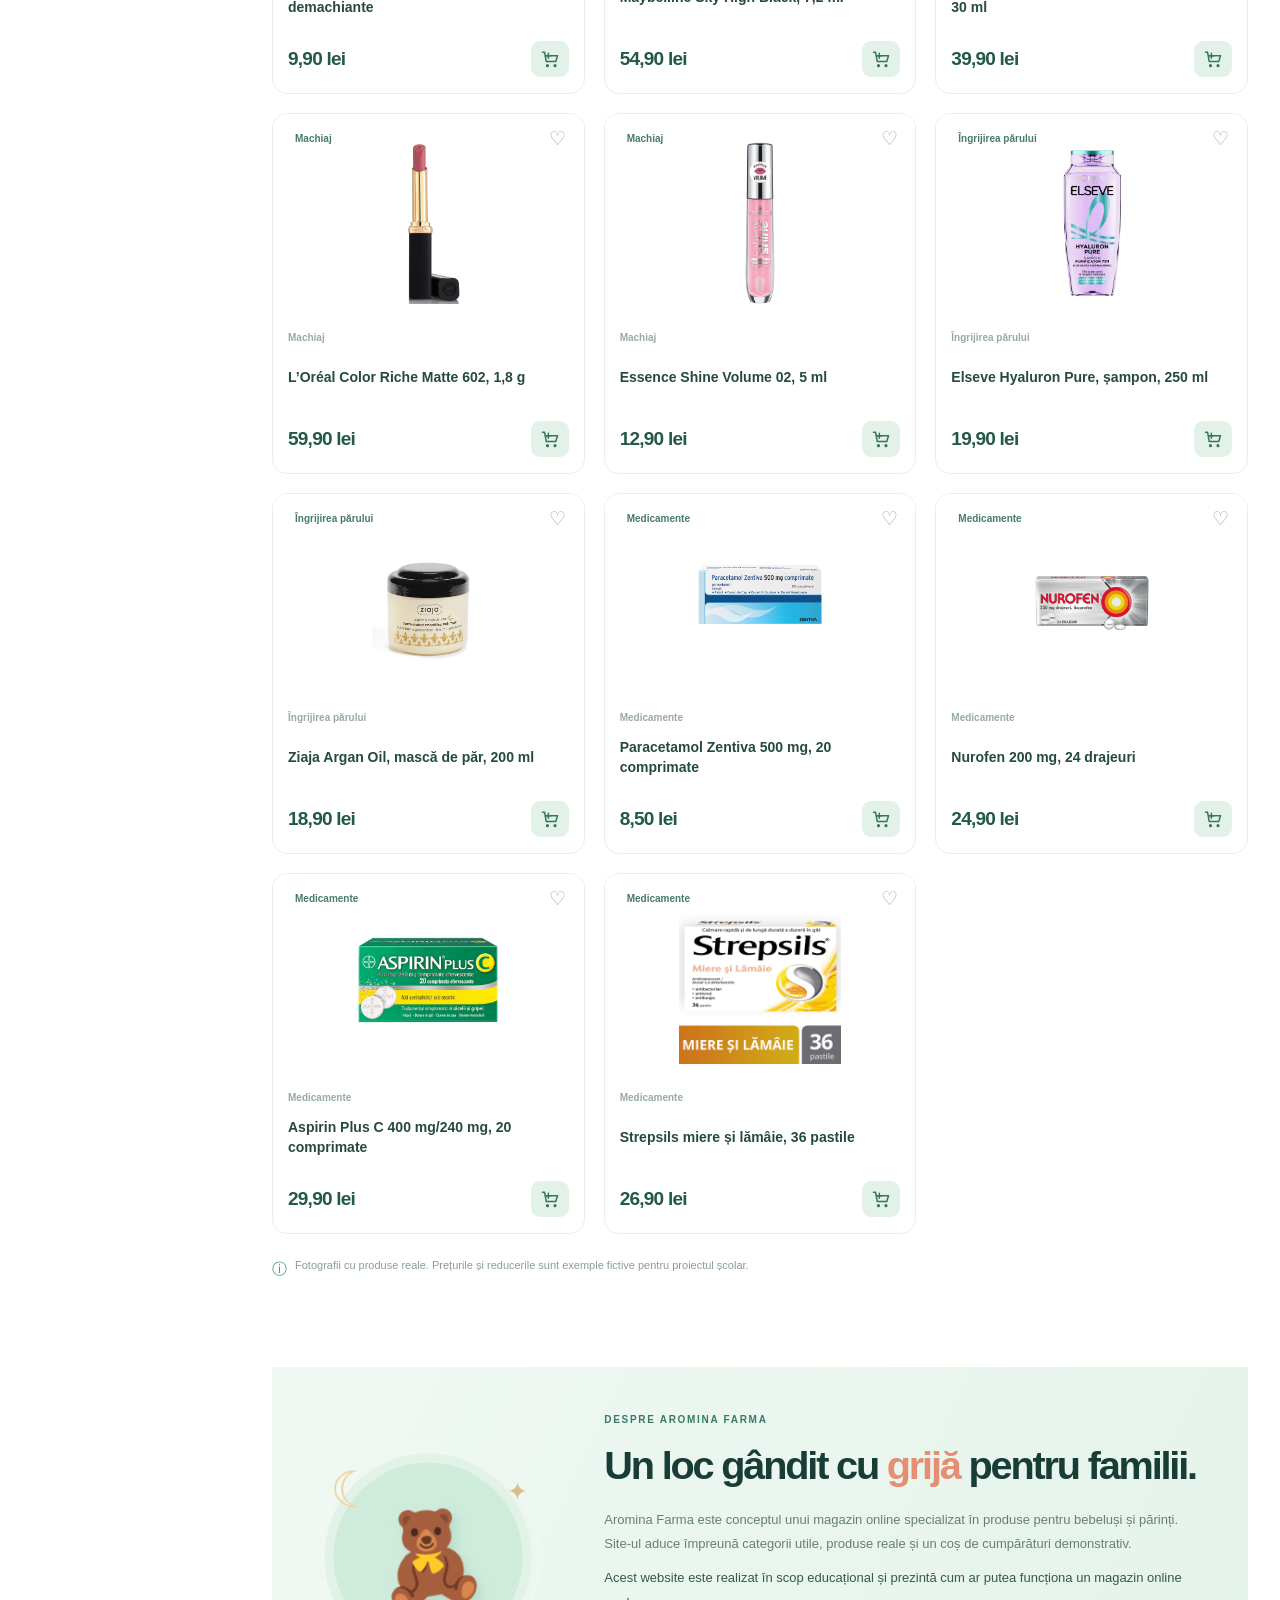
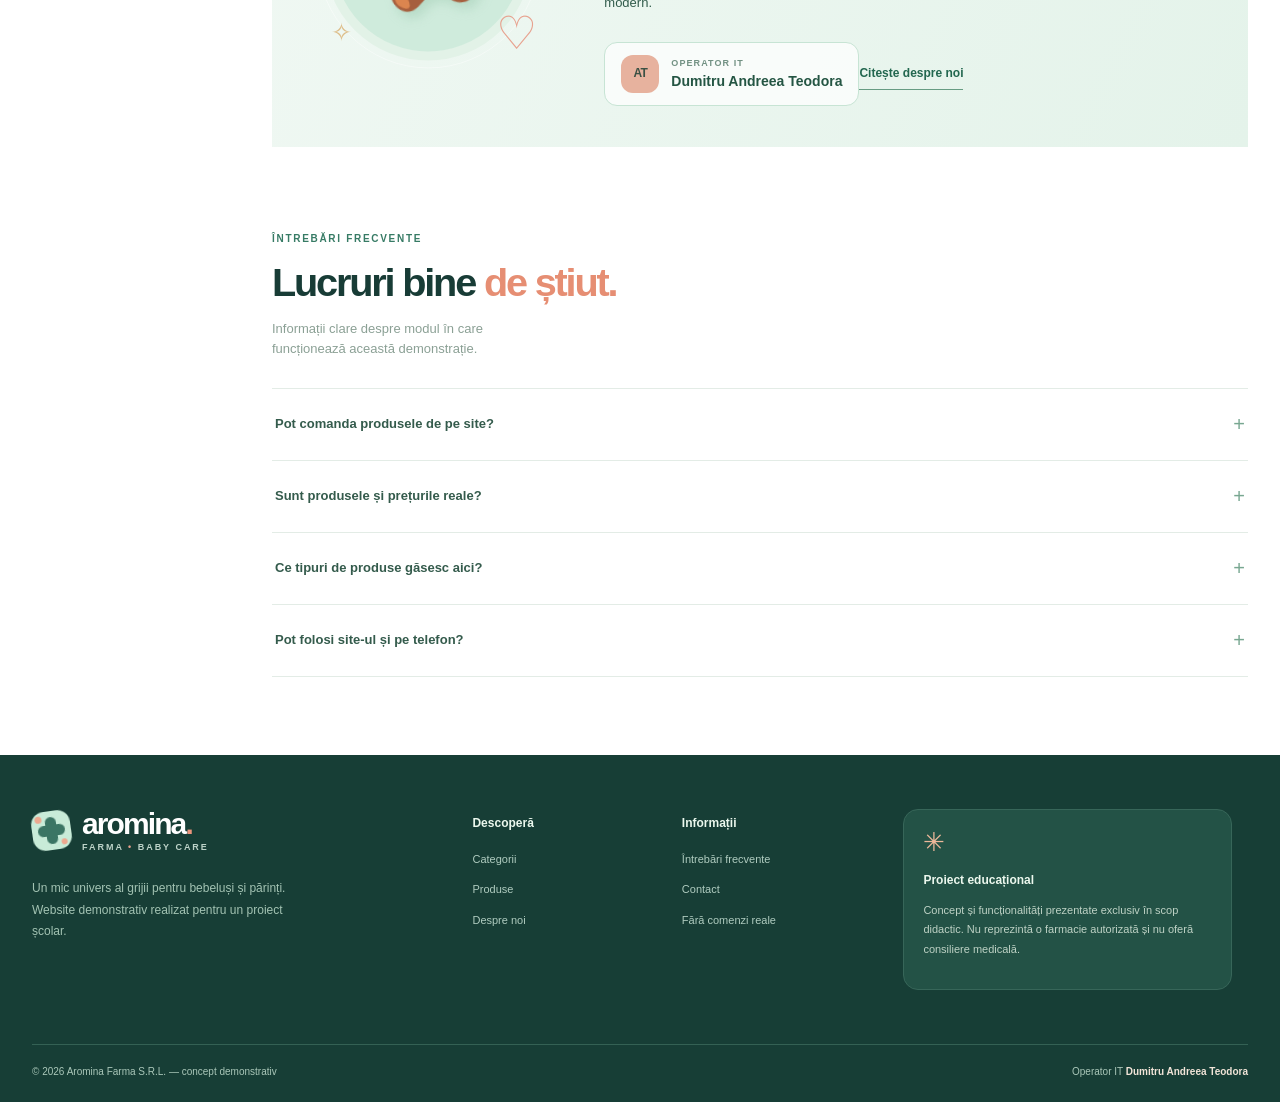
==== commit fa910feb: "Adaugă îngrijire personală, machiaj, păr și medicamente în catalog" ====
--- a/index.html
+++ b/index.html
@@ -3,12 +3,12 @@
 <head>
   <meta charset="UTF-8" />
   <meta name="viewport" content="width=device-width, initial-scale=1" />
-  <meta name="description" content="Aromina Farma S.R.L. — concept de magazin online pentru bebeluși, proiect școlar realizat de Dumitru Andreea Teodora." />
+  <meta name="description" content="Aromina Farma S.R.L. — concept de magazin online pentru întreaga familie, proiect școlar realizat de Dumitru Andreea Teodora." />
   <meta name="author" content="Dumitru Andreea Teodora" />
   <meta name="theme-color" content="#194b43" />
   <title>Aromina Farma — proiect Dumitru Andreea Teodora</title>
-  <link rel="stylesheet" href="styles.css" />
-  <script src="app.js" defer></script>
+  <link rel="stylesheet" href="styles.css?v=20261125-3" />
+  <script src="app.js?v=20261125-3" defer></script>
 </head>
 <body>
   <div class="demo-strip"><span>PROIECT ȘCOLAR · DUMITRU ANDREEA TEODORA</span><span class="strip-mid">Catalog educațional · Prețuri și reduceri demonstrative</span><span>AROMINA FARMA S.R.L.</span></div>
@@ -20,7 +20,7 @@
       </a>
       <div class="header-search">
         <svg viewBox="0 0 24 24" aria-hidden="true"><circle cx="10.8" cy="10.8" r="6.2"/><path d="m16 16 4.5 4.5"/></svg>
-        <input id="searchInput" type="search" placeholder="Caută produse pentru cei mici..." aria-label="Caută produse" autocomplete="off" />
+        <input id="searchInput" type="search" placeholder="Caută un produs sau o marcă..." aria-label="Caută produse" autocomplete="off" />
         <kbd>⌕</kbd>
       </div>
       <div class="header-actions">
@@ -42,7 +42,10 @@
 <button data-filter="alimentatie" aria-pressed="false">Diversificare & masă</button>
 <button data-filter="accesorii" aria-pressed="false">Accesorii bebeluși</button>
 <button data-filter="mamici" aria-pressed="false">Pentru mămici</button>
-</nav><a class="sidebar-christmas" href="index.html#oferte-craciun">✦ Oferte de Crăciun</a><a class="sidebar-about" href="despre-noi.html">Despre noi</a></aside><main class="shop-main">
+<button data-filter="personala" aria-pressed="false">Îngrijire personală</button>
+<button data-filter="machiaj" aria-pressed="false">Machiaj</button>
+<button data-filter="par" aria-pressed="false">Îngrijirea părului</button>
+<button data-filter="medicamente" aria-pressed="false">Medicamente</button></nav><a class="sidebar-christmas" href="index.html#oferte-craciun">✦ Oferte de Crăciun</a><a class="sidebar-about" href="despre-noi.html">Despre noi</a></aside><main class="shop-main">
     <section class="hero" id="acasa">
       <div class="container hero-inner">
         <div class="hero-copy">
@@ -76,20 +79,24 @@
         <button class="category-card category-feeding" data-category="alimentatie"><span class="cat-icon">🥣</span><span class="cat-label">Diversificare <small>& masă</small></span><span class="cat-arrow">↗</span></button>
         <button class="category-card category-accessories" data-category="accesorii"><span class="cat-icon">🧸</span><span class="cat-label">Accesorii <small>pentru bebeluși</small></span><span class="cat-arrow">↗</span></button>
         <button class="category-card category-mom" data-category="mamici"><span class="cat-icon">♡</span><span class="cat-label">Pentru <small>mămici</small></span><span class="cat-arrow">↗</span></button>
+<button class="category-card category-care" data-category="personala"><span class="cat-icon" aria-hidden="true">✿</span><span class="cat-label">Îngrijire personală</span></button>
+<button class="category-card category-care" data-category="machiaj"><span class="cat-icon" aria-hidden="true">✧</span><span class="cat-label">Machiaj</span></button>
+<button class="category-card category-care" data-category="par"><span class="cat-icon" aria-hidden="true">❀</span><span class="cat-label">Îngrijirea părului</span></button>
+<button class="category-card category-care" data-category="medicamente"><span class="cat-icon" aria-hidden="true">✚</span><span class="cat-label">Medicamente</span></button>
       </div>
     </div></section>
 
     <section class="section products-section" id="produse"><div class="container">
-      <div class="section-heading product-heading"><div><span class="section-kicker">MICILE LUCRURI CONTEAZĂ</span><h2>Produse pentru <em>cei mici</em></h2></div><p>O selecție demonstrativă de articole pentru rutina de zi cu zi a familiei.</p></div>
+      <div class="section-heading product-heading"><div><span class="section-kicker">MICILE LUCRURI CONTEAZĂ</span><h2>Produse pentru <em>întreaga familie</em></h2></div><p>O selecție demonstrativă de articole pentru rutina de zi cu zi a familiei.</p></div>
       <div class="catalog-bar"><div class="catalog-sort"><label for="sortSelect">Sortează:</label><select id="sortSelect"><option value="featured">Recomandate</option><option value="asc">Preț crescător</option><option value="desc">Preț descrescător</option><option value="alpha">Nume A–Z</option></select></div></div>
-      <div class="catalog-meta"><span id="resultCount">12 produse</span><button id="clearFilters" hidden>Șterge filtrele ×</button></div>
+      <div class="catalog-meta"><span id="resultCount">26 produse</span><button id="clearFilters" hidden>Șterge filtrele ×</button></div>
       <div class="product-grid" id="productGrid" aria-live="polite"></div>
       <div class="catalog-note"><span>ⓘ</span> Fotografii cu produse reale. Prețurile și reducerile sunt exemple fictive pentru proiectul școlar.</div>
     </div></section>
 
     <section class="story-band" id="despre"><div class="container story-inner"><div class="story-illustration"><span class="story-moon">☾</span><span class="story-star star-1">✦</span><span class="story-star star-2">✧</span><span class="story-heart">♡</span><div class="story-baby">🧸</div></div><div class="story-text"><span class="section-kicker">DESPRE AROMINA FARMA</span><h2>Un loc gândit cu <em>grijă</em> pentru familii.</h2><p>Aromina Farma este conceptul unui magazin online specializat în produse pentru bebeluși și părinți. Site-ul aduce împreună categorii utile, produse reale și un coș de cumpărături demonstrativ.</p><p class="story-highlight">Acest website este realizat în scop educațional și prezintă cum ar putea funcționa un magazin online modern.</p><div class="story-author"><span class="story-author-icon" aria-hidden="true">AT</span><span><small>OPERATOR IT</small><strong>Dumitru Andreea Teodora</strong></span></div><a href="despre-noi.html" class="story-link">Citește despre noi</a></div></div></section>
 
-    <section class="section faq-section" id="intrebari"><div class="container faq-inner"><div><span class="section-kicker">ÎNTREBĂRI FRECVENTE</span><h2>Lucruri bine <em>de știut.</em></h2><p>Informații clare despre modul în care funcționează această demonstrație.</p></div><div class="faq-list"><details><summary>Pot comanda produsele de pe site?<span>+</span></summary><p>Nu. Site-ul este un proiect școlar, iar funcțiile de adăugare în coș sunt demonstrative. Nu se procesează comenzi sau plăți.</p></details><details><summary>Sunt produsele și prețurile reale?<span>+</span></summary><p>Produsele și fotografiile sunt reale. Prețurile și reducerile sunt fictive, create pentru prezentarea proiectului școlar.</p></details><details><summary>Ce tipuri de produse găsesc aici?<span>+</span></summary><p>Lapte praf, scutece, șervețele, produse de igienă, accesorii de hrănire și articole pentru mămici.</p></details><details><summary>Pot folosi site-ul și pe telefon?<span>+</span></summary><p>Da. Aspectul și navigarea sunt adaptate atât pentru telefoane, cât și pentru tablete și calculatoare.</p></details></div></div></section>
+    <section class="section faq-section" id="intrebari"><div class="container faq-inner"><div><span class="section-kicker">ÎNTREBĂRI FRECVENTE</span><h2>Lucruri bine <em>de știut.</em></h2><p>Informații clare despre modul în care funcționează această demonstrație.</p></div><div class="faq-list"><details><summary>Pot comanda produsele de pe site?<span>+</span></summary><p>Nu. Site-ul este un proiect școlar, iar funcțiile de adăugare în coș sunt demonstrative. Nu se procesează comenzi sau plăți.</p></details><details><summary>Sunt produsele și prețurile reale?<span>+</span></summary><p>Produsele și fotografiile sunt reale. Prețurile și reducerile sunt fictive, create pentru prezentarea proiectului școlar.</p></details><details><summary>Ce tipuri de produse găsesc aici?<span>+</span></summary><p>Lapte praf, scutece, accesorii pentru bebeluși, îngrijire personală, machiaj, produse pentru păr și medicamente.</p></details><details><summary>Pot folosi site-ul și pe telefon?<span>+</span></summary><p>Da. Aspectul și navigarea sunt adaptate atât pentru telefoane, cât și pentru tablete și calculatoare.</p></details></div></div></section>
   </main></div>
   <footer class="footer" id="contact"><div class="container footer-main"><div class="footer-about"><a class="brand brand-footer" href="index.html"><span class="brand-mark"><span></span><span></span><span></span><span></span></span><span class="brand-stack"><strong>aromina<span>.</span></strong><small>FARMA <em>•</em> BABY CARE</small></span></a><p>Un mic univers al grijii pentru bebeluși și părinți. Website demonstrativ realizat pentru un proiect școlar.</p></div><div class="footer-column"><strong>Descoperă</strong><a href="#categorii">Categorii</a><a href="#produse">Produse</a><a href="despre-noi.html">Despre noi</a></div><div class="footer-column"><strong>Informații</strong><a href="#intrebari">Întrebări frecvente</a><a href="#contact">Contact</a><span>Fără comenzi reale</span></div><div class="footer-demo"><span class="demo-icon">✳</span><strong>Proiect educațional</strong><p>Concept și funcționalități prezentate exclusiv în scop didactic. Nu reprezintă o farmacie autorizată și nu oferă consiliere medicală.</p></div></div><div class="container footer-bottom"><span>© <span id="year">2026</span> Aromina Farma S.R.L. — concept demonstrativ</span><span>Operator IT <strong>Dumitru Andreea Teodora</strong></span></div></footer>
   <div class="overlay" id="overlay" hidden></div>
--- a/styles.css
+++ b/styles.css
@@ -61,3 +61,8 @@
 button:focus-visible,a:focus-visible{outline:3px solid #c87653;outline-offset:3px}
 @media(max-width:1100px){.shop-layout{grid-template-columns:190px minmax(0,1fr);gap:20px}.hero-inner{padding:24px;height:auto;min-height:400px}.christmas-offers .product-grid{grid-template-columns:repeat(2,minmax(0,1fr))}.product-grid{grid-template-columns:repeat(2,minmax(0,1fr))}.holiday-visual{height:300px}.main-photo{height:200px}.second-photo{height:140px}.offer-card .product-name{min-height:50px}}
 @media(max-width:700px){.shop-layout{display:block;padding-top:18px}.category-sidebar{position:static;margin-bottom:20px;padding:14px}.category-sidebar h2{font-size:17px;margin:0 6px 10px}.category-sidebar nav{display:grid;grid-template-columns:repeat(2,minmax(0,1fr));gap:5px}.category-sidebar button{font-size:13px;padding:9px}.sidebar-christmas,.sidebar-about{display:inline-block;font-size:13px;padding:9px;border:0;margin:4px 0 0}.hero-inner{display:grid;grid-template-columns:1fr;padding:22px}.hero{padding:0}.hero h1{font-size:40px}.holiday-visual{height:250px;width:100%;max-width:310px;margin:20px auto 10px}.main-photo{height:175px;top:40px}.second-photo{height:140px}.holiday-star{font-size:50px}.holiday-bubble{font-size:14px}.product-grid,.christmas-offers .product-grid{grid-template-columns:repeat(2,minmax(0,1fr))}.product-name,.offer-card .product-name{font-size:13px;min-height:72px}.product-visual>.product-photo{height:165px}.category-grid{grid-template-columns:repeat(2,minmax(0,1fr))}.story-inner{display:flex}.story-text{padding:0 20px 30px}.about-columns{grid-template-columns:1fr}.about-intro{padding:24px}.header-nav{overflow:visible}.nav-links{width:100%;gap:17px}.nav-links a{font-size:12px}.nav-about{margin-left:auto}.project-author-details strong{font-size:11px}}
+
+@media(max-width:700px){.header-nav .nav-links{width:calc(100% - 36px);display:grid;grid-template-columns:auto 1fr auto auto;gap:12px}.header-nav .nav-links a{font-size:11px;white-space:normal}.header-nav .nav-about{margin-left:0}}
+
+.category-sidebar{max-height:calc(100dvh - 165px);overflow-y:auto;scrollbar-width:thin}
+@media(max-width:700px){.category-sidebar{max-height:none;overflow:visible}}
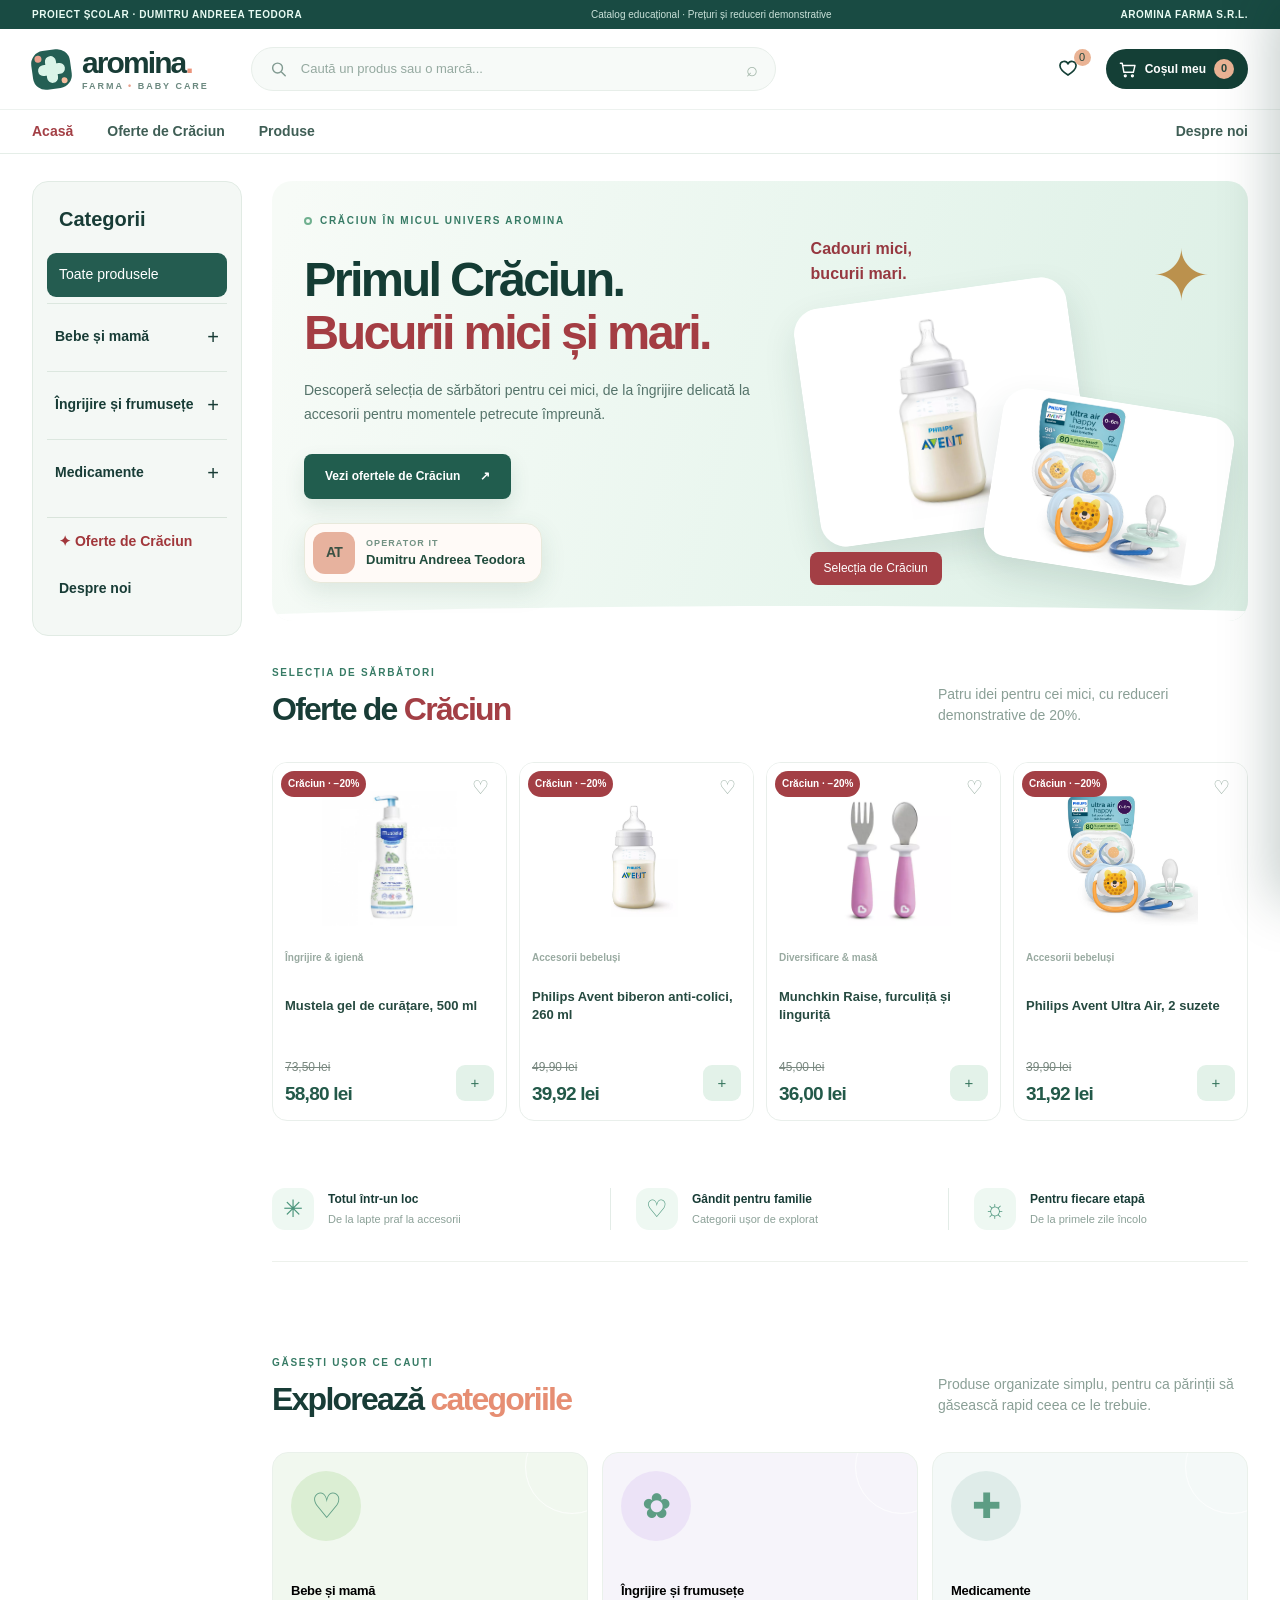
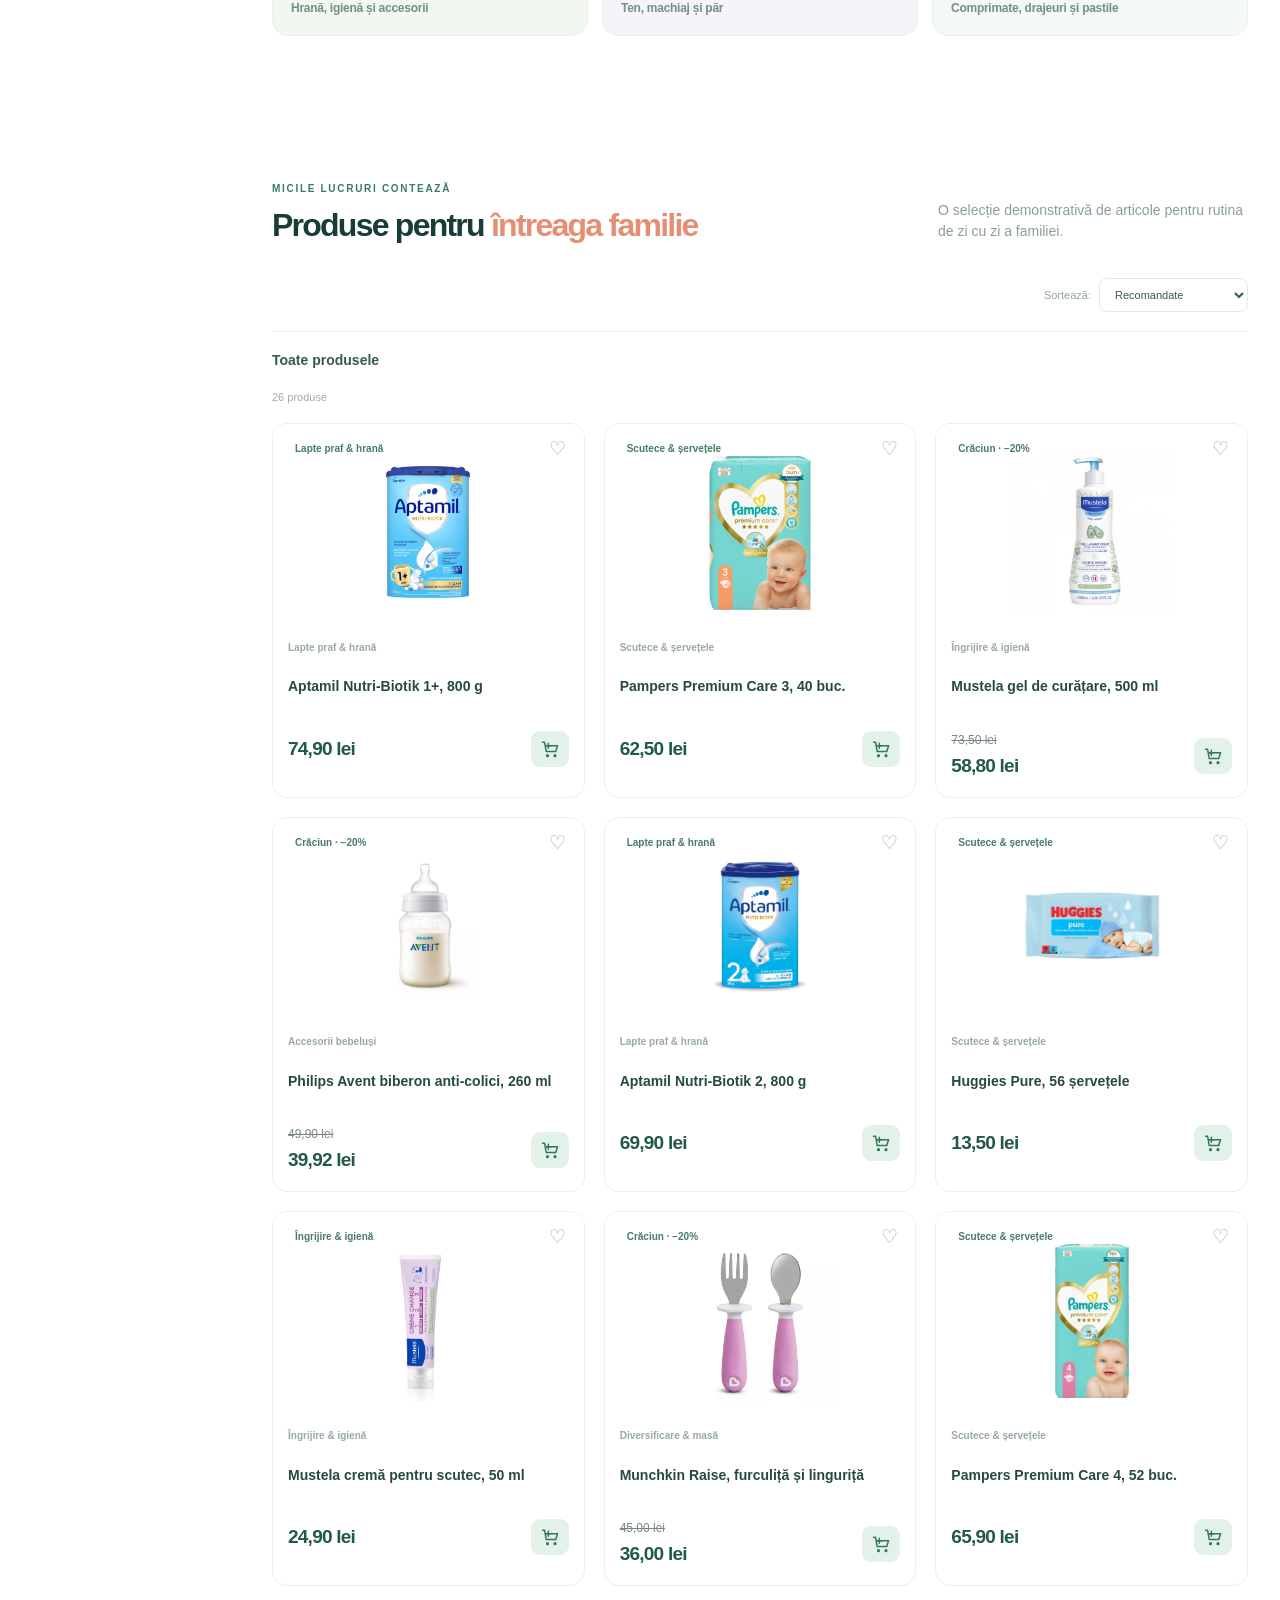
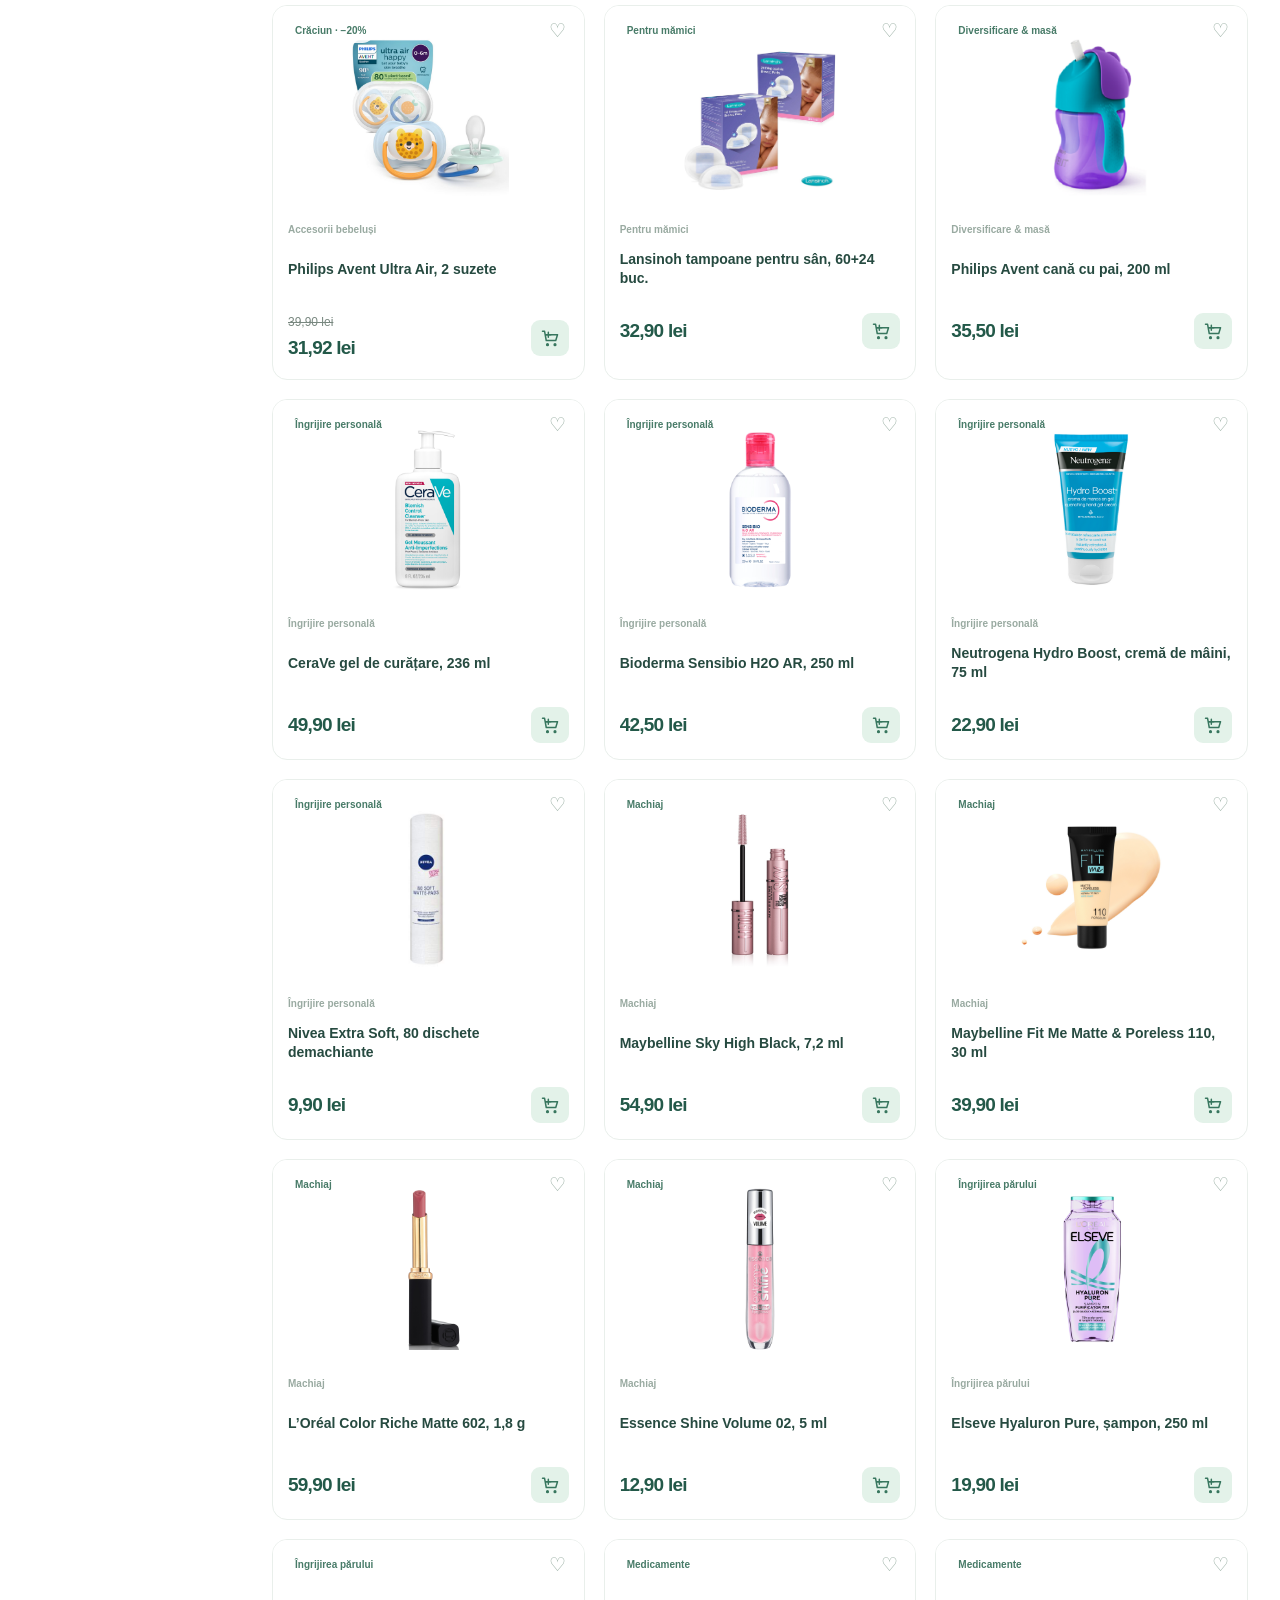
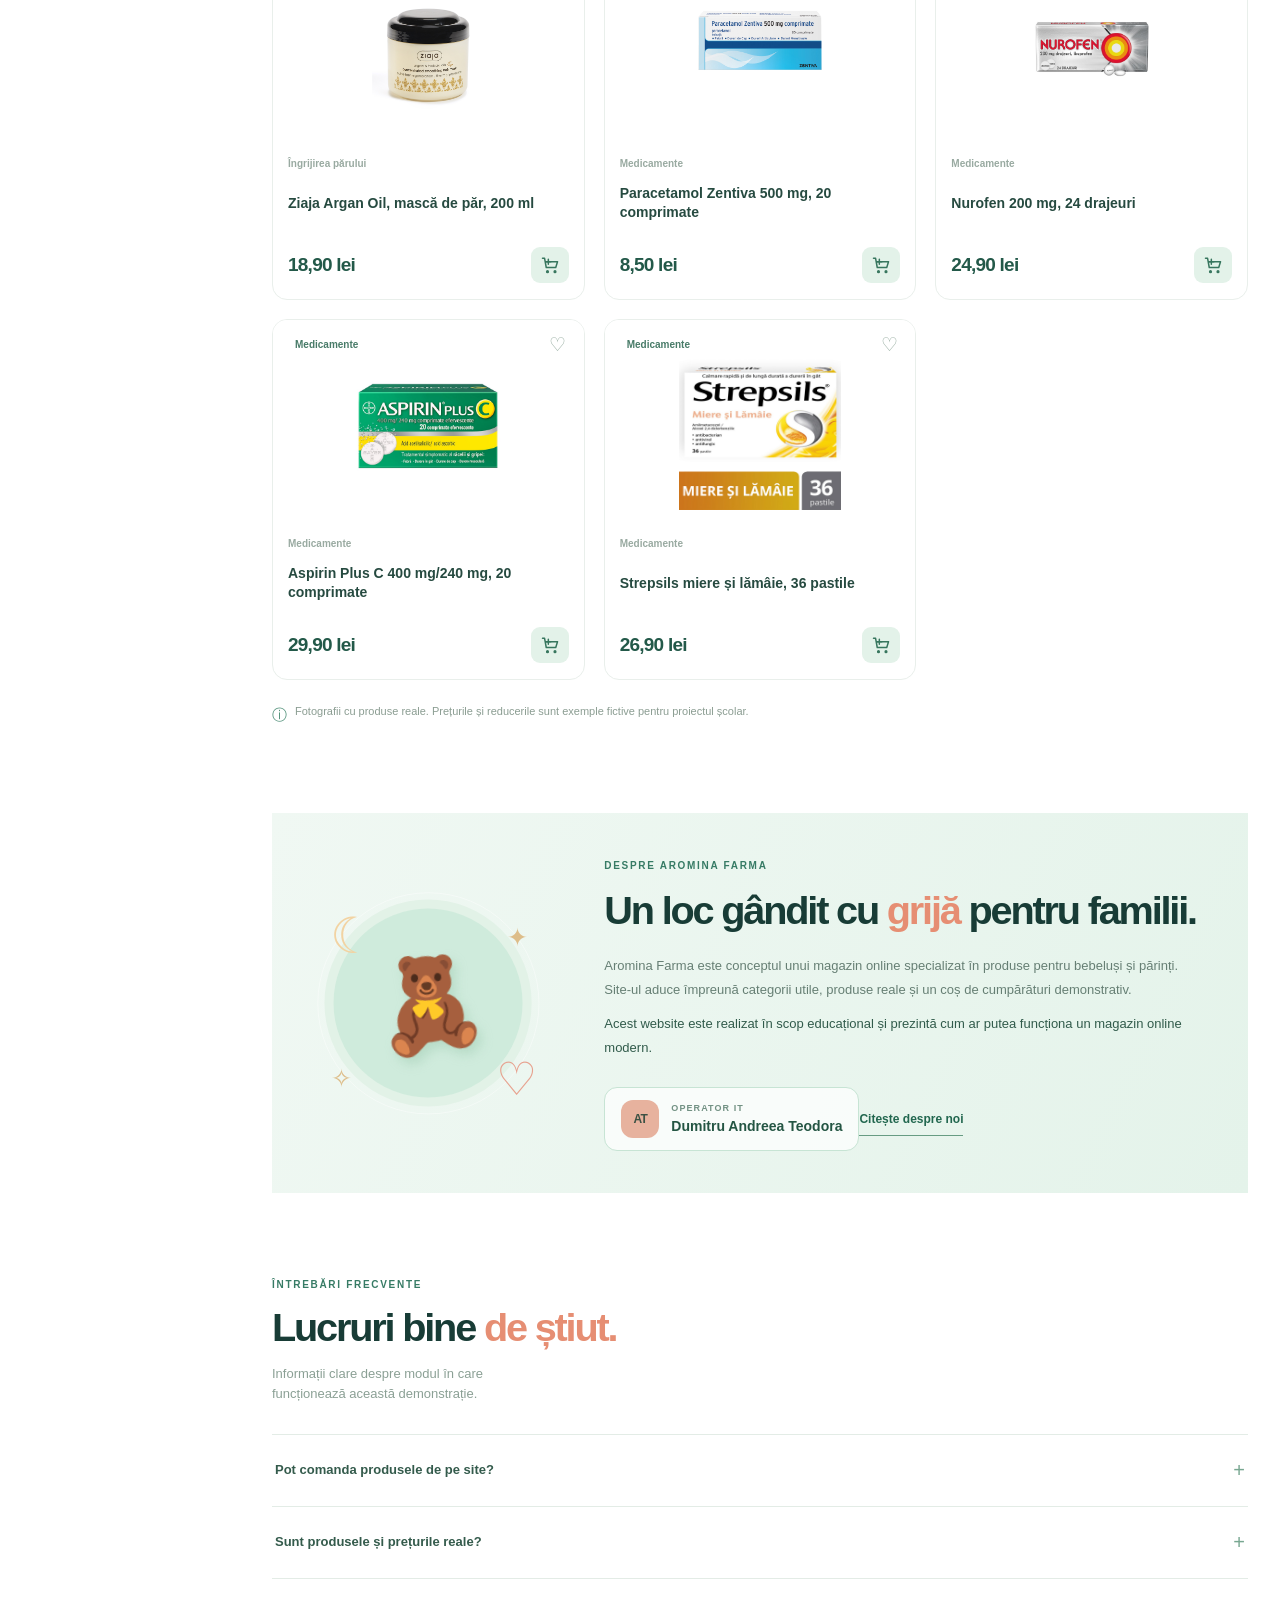
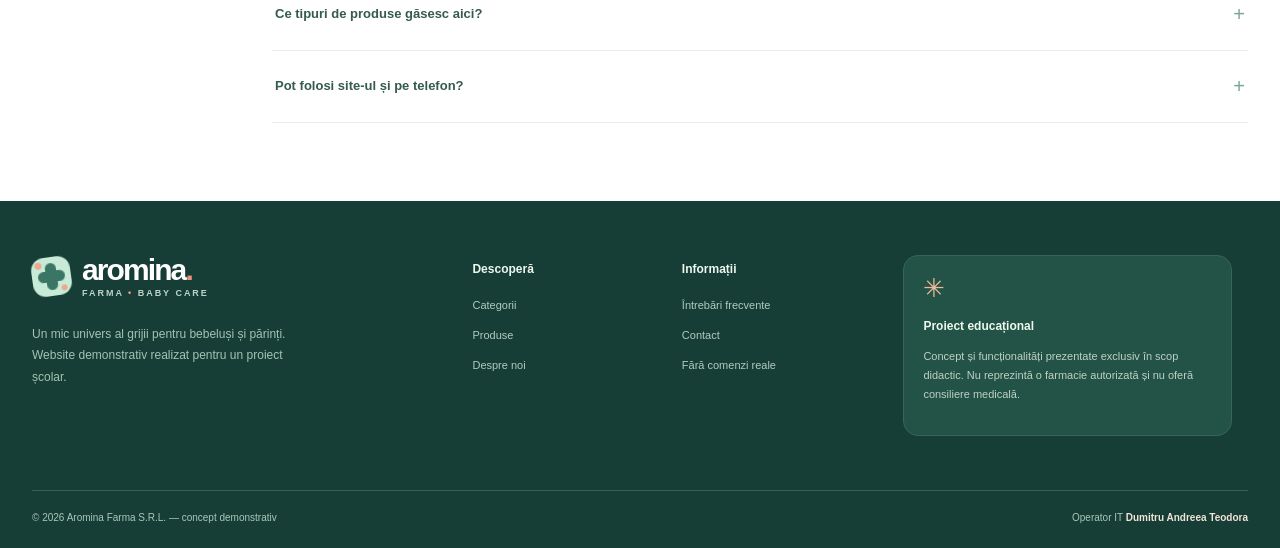
==== commit 508d86c5: "Organizează catalogul în categorii principale și subcategorii" ====
--- a/index.html
+++ b/index.html
@@ -7,8 +7,8 @@
   <meta name="author" content="Dumitru Andreea Teodora" />
   <meta name="theme-color" content="#194b43" />
   <title>Aromina Farma — proiect Dumitru Andreea Teodora</title>
-  <link rel="stylesheet" href="styles.css?v=20261125-3" />
-  <script src="app.js?v=20261125-3" defer></script>
+  <link rel="stylesheet" href="styles.css?v=20261125-4" />
+  <script src="app.js?v=20261125-4" defer></script>
 </head>
 <body>
   <div class="demo-strip"><span>PROIECT ȘCOLAR · DUMITRU ANDREEA TEODORA</span><span class="strip-mid">Catalog educațional · Prețuri și reduceri demonstrative</span><span>AROMINA FARMA S.R.L.</span></div>
@@ -34,18 +34,7 @@
       <a href="#oferte-craciun">Oferte de Crăciun</a><a href="#produse">Produse</a><a class="nav-about" href="despre-noi.html">Despre noi</a>
     </div></nav>
   </header>
-  <div class="shop-layout container"><aside class="category-sidebar" aria-label="Meniul categoriilor"><h2>Categorii</h2><nav aria-label="Categorii de produse">
-<button data-filter="all" aria-pressed="true">Toate produsele</button>
-<button data-filter="lapte" aria-pressed="false">Lapte praf & hrană</button>
-<button data-filter="scutece" aria-pressed="false">Scutece & șervețele</button>
-<button data-filter="ingrijire" aria-pressed="false">Îngrijire & igienă</button>
-<button data-filter="alimentatie" aria-pressed="false">Diversificare & masă</button>
-<button data-filter="accesorii" aria-pressed="false">Accesorii bebeluși</button>
-<button data-filter="mamici" aria-pressed="false">Pentru mămici</button>
-<button data-filter="personala" aria-pressed="false">Îngrijire personală</button>
-<button data-filter="machiaj" aria-pressed="false">Machiaj</button>
-<button data-filter="par" aria-pressed="false">Îngrijirea părului</button>
-<button data-filter="medicamente" aria-pressed="false">Medicamente</button></nav><a class="sidebar-christmas" href="index.html#oferte-craciun">✦ Oferte de Crăciun</a><a class="sidebar-about" href="despre-noi.html">Despre noi</a></aside><main class="shop-main">
+  <div class="shop-layout container"><aside class="category-sidebar" aria-label="Meniul categoriilor"><h2>Categorii</h2><nav aria-label="Categorii de produse"><button data-filter="all" aria-pressed="true">Toate produsele</button><details class="category-group" data-group="bebe"><summary>Bebe și mamă</summary><div class="subcategory-list"><button class="category-all" data-filter="bebe" aria-pressed="false">Toate din această categorie</button><button data-filter="lapte" aria-pressed="false">Lapte praf și hrană</button><button data-filter="scutece" aria-pressed="false">Scutece și șervețele</button><button data-filter="ingrijire" aria-pressed="false">Igienă pentru bebe</button><button data-filter="alimentatie" aria-pressed="false">Diversificare și masă</button><button data-filter="accesorii" aria-pressed="false">Accesorii pentru bebe</button><button data-filter="mamici" aria-pressed="false">Pentru mămici</button></div></details><details class="category-group" data-group="frumusete"><summary>Îngrijire și frumusețe</summary><div class="subcategory-list"><button class="category-all" data-filter="frumusete" aria-pressed="false">Toate din această categorie</button><button data-filter="personala" aria-pressed="false">Îngrijire personală</button><button data-filter="machiaj" aria-pressed="false">Machiaj</button><button data-filter="par" aria-pressed="false">Îngrijirea părului</button></div></details><details class="category-group" data-group="medicamente"><summary>Medicamente</summary><div class="subcategory-list"><button class="category-all" data-filter="medicamente" aria-pressed="false">Toate din această categorie</button><button data-filter="comprimate" aria-pressed="false">Comprimate</button><button data-filter="drajeuri" aria-pressed="false">Drajeuri</button><button data-filter="gat" aria-pressed="false">Pastile pentru gât</button></div></details></nav><a class="sidebar-christmas" href="index.html#oferte-craciun">✦ Oferte de Crăciun</a><a class="sidebar-about" href="despre-noi.html">Despre noi</a></aside><main class="shop-main">
     <section class="hero" id="acasa">
       <div class="container hero-inner">
         <div class="hero-copy">
@@ -72,24 +61,13 @@
 
     <section class="section categories-section" id="categorii"><div class="container">
       <div class="section-heading"><div><span class="section-kicker">GĂSEȘTI UȘOR CE CAUȚI</span><h2>Explorează <em>categoriile</em></h2></div><p>Produse organizate simplu, pentru ca părinții să găsească rapid ceea ce le trebuie.</p></div>
-      <div class="category-grid">
-        <button class="category-card category-milk" data-category="lapte"><span class="cat-icon">🍼</span><span class="cat-label">Lapte praf <small>& alimentație</small></span><span class="cat-arrow">↗</span></button>
-        <button class="category-card category-diapers" data-category="scutece"><span class="cat-icon">☁</span><span class="cat-label">Scutece <small>& șervețele</small></span><span class="cat-arrow">↗</span></button>
-        <button class="category-card category-care" data-category="ingrijire"><span class="cat-icon">🫧</span><span class="cat-label">Îngrijire <small>& igienă</small></span><span class="cat-arrow">↗</span></button>
-        <button class="category-card category-feeding" data-category="alimentatie"><span class="cat-icon">🥣</span><span class="cat-label">Diversificare <small>& masă</small></span><span class="cat-arrow">↗</span></button>
-        <button class="category-card category-accessories" data-category="accesorii"><span class="cat-icon">🧸</span><span class="cat-label">Accesorii <small>pentru bebeluși</small></span><span class="cat-arrow">↗</span></button>
-        <button class="category-card category-mom" data-category="mamici"><span class="cat-icon">♡</span><span class="cat-label">Pentru <small>mămici</small></span><span class="cat-arrow">↗</span></button>
-<button class="category-card category-care" data-category="personala"><span class="cat-icon" aria-hidden="true">✿</span><span class="cat-label">Îngrijire personală</span></button>
-<button class="category-card category-care" data-category="machiaj"><span class="cat-icon" aria-hidden="true">✧</span><span class="cat-label">Machiaj</span></button>
-<button class="category-card category-care" data-category="par"><span class="cat-icon" aria-hidden="true">❀</span><span class="cat-label">Îngrijirea părului</span></button>
-<button class="category-card category-care" data-category="medicamente"><span class="cat-icon" aria-hidden="true">✚</span><span class="cat-label">Medicamente</span></button>
-      </div>
+      <div class="category-grid"><button class="category-card category-milk" data-category="bebe"><span class="cat-icon" aria-hidden="true">♡</span><span class="cat-label">Bebe și mamă<small>Hrană, igienă și accesorii</small></span></button><button class="category-card category-care" data-category="frumusete"><span class="cat-icon" aria-hidden="true">✿</span><span class="cat-label">Îngrijire și frumusețe<small>Ten, machiaj și păr</small></span></button><button class="category-card category-accessories" data-category="medicamente"><span class="cat-icon" aria-hidden="true">✚</span><span class="cat-label">Medicamente<small>Comprimate, drajeuri și pastile</small></span></button></div>
     </div></section>
 
     <section class="section products-section" id="produse"><div class="container">
       <div class="section-heading product-heading"><div><span class="section-kicker">MICILE LUCRURI CONTEAZĂ</span><h2>Produse pentru <em>întreaga familie</em></h2></div><p>O selecție demonstrativă de articole pentru rutina de zi cu zi a familiei.</p></div>
       <div class="catalog-bar"><div class="catalog-sort"><label for="sortSelect">Sortează:</label><select id="sortSelect"><option value="featured">Recomandate</option><option value="asc">Preț crescător</option><option value="desc">Preț descrescător</option><option value="alpha">Nume A–Z</option></select></div></div>
-      <div class="catalog-meta"><span id="resultCount">26 produse</span><button id="clearFilters" hidden>Șterge filtrele ×</button></div>
+      <p class="category-path" id="categoryPath" aria-live="polite">Toate produsele</p><div class="catalog-meta"><span id="resultCount">26 produse</span><button id="clearFilters" hidden>Șterge filtrele ×</button></div>
       <div class="product-grid" id="productGrid" aria-live="polite"></div>
       <div class="catalog-note"><span>ⓘ</span> Fotografii cu produse reale. Prețurile și reducerile sunt exemple fictive pentru proiectul școlar.</div>
     </div></section>
--- a/styles.css
+++ b/styles.css
@@ -66,3 +66,6 @@
 
 .category-sidebar{max-height:calc(100dvh - 165px);overflow-y:auto;scrollbar-width:thin}
 @media(max-width:700px){.category-sidebar{max-height:none;overflow:visible}}
+
+/* Categorii principale cu subcategorii extensibile */
+.category-sidebar nav{display:flex;flex-direction:column;gap:6px}.category-group{border-top:1px solid #dce7df;padding-top:6px}.category-group summary{padding:12px 8px;font-size:14px;font-weight:750;cursor:pointer;list-style:none;display:flex;justify-content:space-between;align-items:center;gap:8px}.category-group summary::-webkit-details-marker{display:none}.category-group summary:after{content:"+";font-size:20px;font-weight:400}.category-group[open] summary:after{content:"−"}.subcategory-list{display:flex;flex-direction:column;gap:3px;padding:0 0 9px 8px;border-left:2px solid #d5e4da;margin-left:7px}.category-sidebar .subcategory-list button{font-size:13px;padding:9px 10px}.category-sidebar .category-all{font-size:12px;text-decoration:underline}.category-path{font-size:14px;font-weight:650;color:#365b4c;margin:18px 0 0}.category-group summary:focus-visible{outline:3px solid #c87653;outline-offset:2px}@media(max-width:700px){.subcategory-list{display:grid;grid-template-columns:repeat(2,minmax(0,1fr))}.subcategory-list .category-all{grid-column:1/-1}.category-group summary{font-size:14px}.category-grid{grid-template-columns:1fr}.category-card{min-height:110px}}
